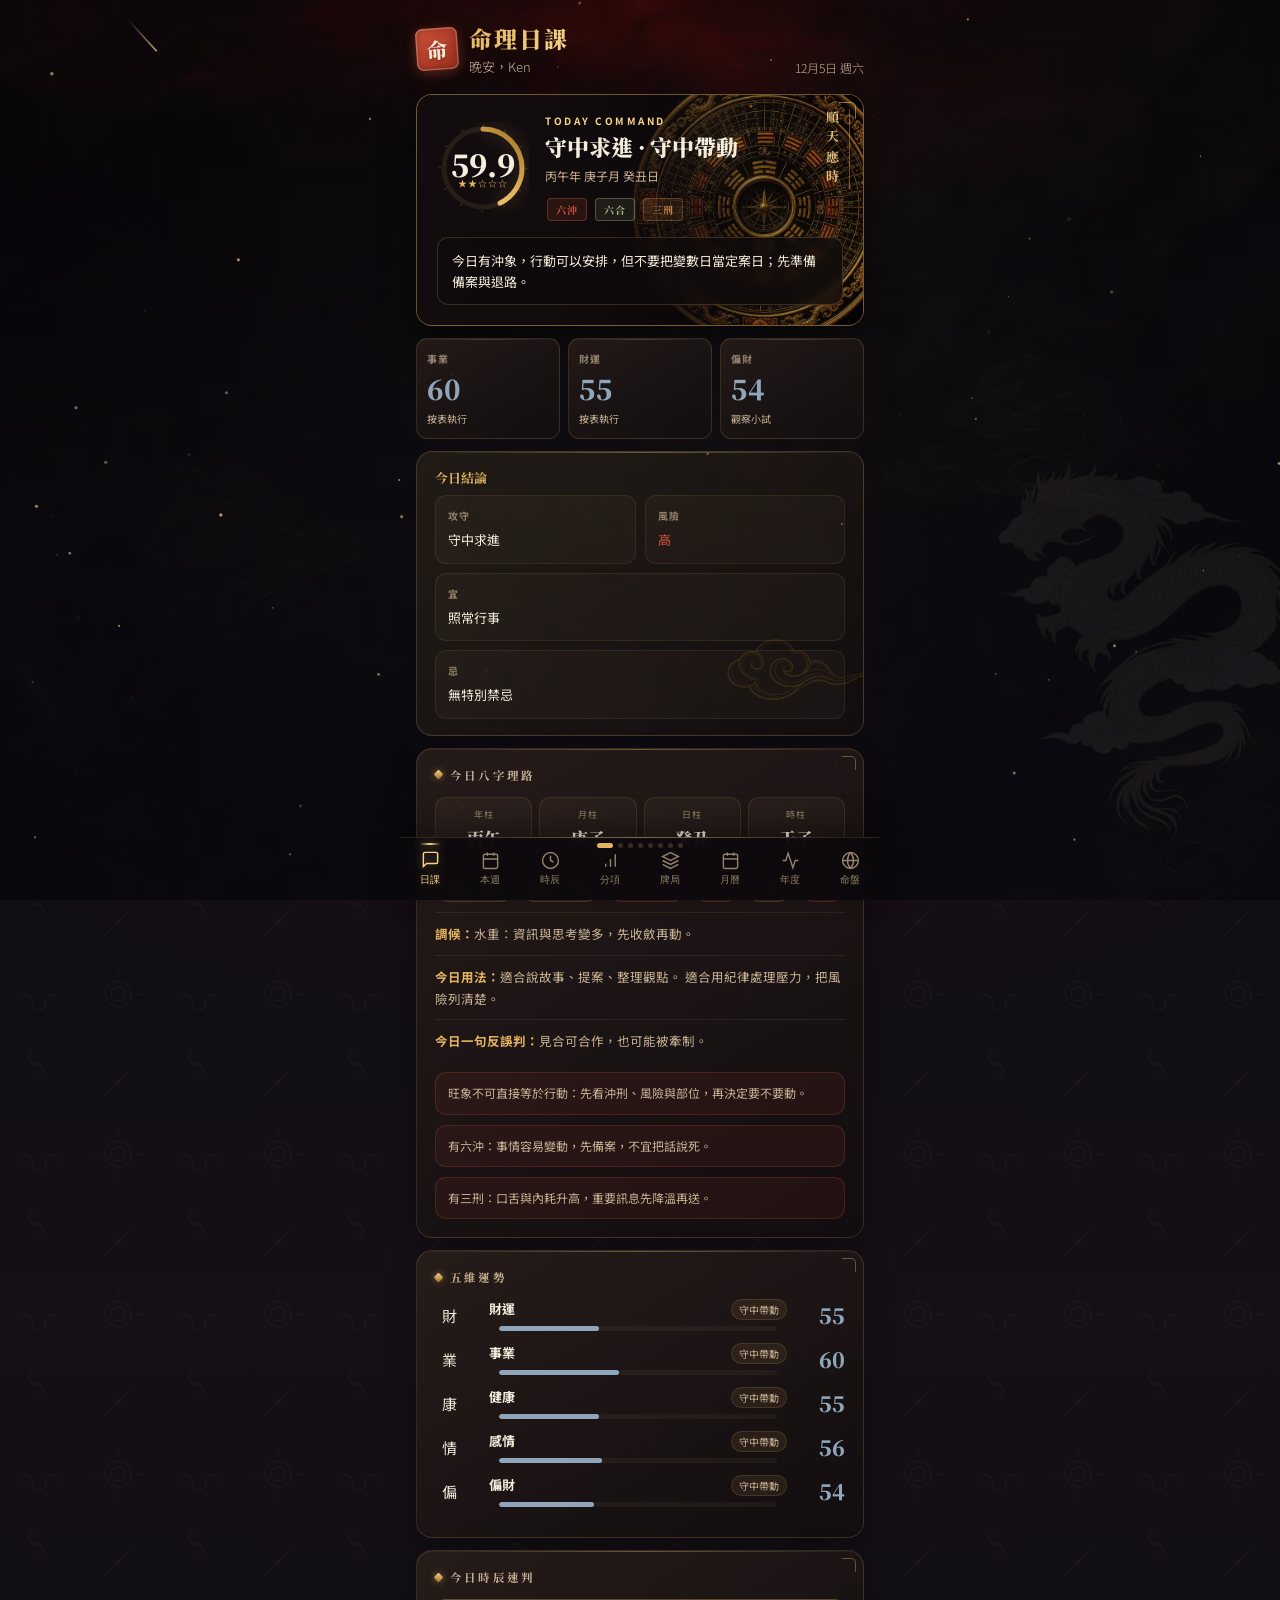
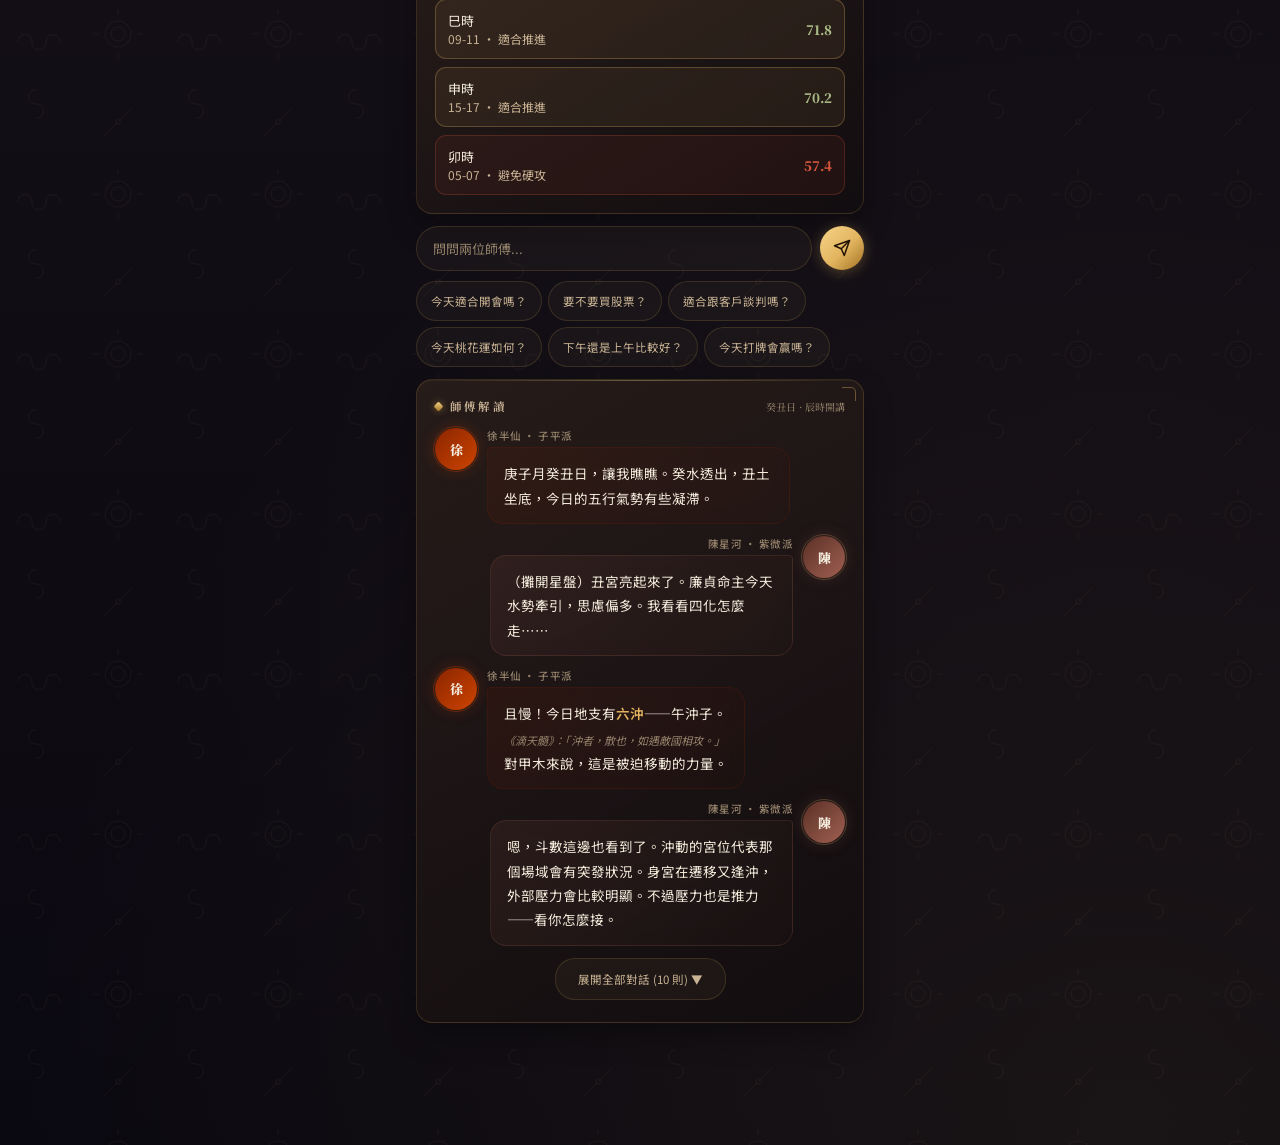
==== ken-bazi-app/index.html @ fc34e9b9 "ken-bazi v9.0: 美術大躍進（滿版羅盤 hero、全頁藝術橫幅＋硃砂頁印、金龍水印、SW v9.0）" ====
<!DOCTYPE html>
<html lang="zh-TW">
<head>
<meta charset="UTF-8">
<meta name="viewport" content="width=device-width, initial-scale=1.0, viewport-fit=cover">
<meta name="apple-mobile-web-app-capable" content="yes">
<meta name="theme-color" content="#0a0810">
<meta name="apple-mobile-web-app-status-bar-style" content="black-translucent">
<link rel="manifest" href="manifest.json">
<link rel="icon" href="favicon.ico" type="image/x-icon">
<link rel="apple-touch-icon" href="icon-192.png">
<title>Ken 命理 Dashboard</title>
<link rel="preconnect" href="https://fonts.googleapis.com">
<link href="https://fonts.googleapis.com/css2?family=Noto+Serif+TC:wght@400;700;900&family=Noto+Sans+TC:wght@300;400;500;600;700&display=swap" rel="stylesheet">
<style>
:root{--bg:#0a0810;--bg2:#120e17;--bg3:#1c1621;--bg4:#28202b;--card:linear-gradient(150deg,rgba(40,29,26,.92),rgba(18,13,16,.975));--card-border:rgba(224,178,95,.16);--text:#f4ecdc;--text2:#c9b394;--text3:#94826a;--accent:#e2b45f;--accent2:#a17122;--gold-hi:#f6d488;--gold-soft:rgba(226,180,95,.12);--cinnabar:#d4553c;--red:#d4553c;--red-bg:rgba(212,85,60,.13);--green:#a9b985;--green-bg:rgba(169,185,133,.11);--blue:#8fa6ba;--blue-bg:rgba(143,166,186,.1);--purple:#a06052;--purple-bg:rgba(160,96,82,.1);--orange:#c98544;--orange-bg:rgba(201,133,68,.12);--fire:#d4553c;--earth:#e2b45f;--metal:#d8cdb6;--water:#7e95a9;--wood:#82a887;--radius:16px;--radius-sm:11px;--font-display:'Noto Serif TC',serif;--font-body:'Noto Sans TC',sans-serif;color-scheme:dark}
input[type=date]{color-scheme:dark}
*{margin:0;padding:0;box-sizing:border-box;-webkit-tap-highlight-color:transparent}
body{font-family:var(--font-body);background:radial-gradient(circle at 50% -12%,rgba(160,51,34,.26),transparent 44%),radial-gradient(circle at 88% 100%,rgba(226,180,95,.07),transparent 38%),url("data:image/svg+xml,%3Csvg xmlns='http://www.w3.org/2000/svg' width='160' height='160'%3E%3Cg fill='none' stroke='%23e2b45f' stroke-opacity='.05'%3E%3Cpath d='M18 42c0-10 14-10 14 0s14 10 14 0 14-10 14 0'/%3E%3Ccircle cx='118' cy='34' r='7'/%3E%3Ccircle cx='118' cy='34' r='13'/%3E%3Cpath d='M118 15v-6M118 59v-6M99 34h-6M143 34h-6'/%3E%3Cpath d='M36 118c10 0 10-14 0-14s-10-14 0-14'/%3E%3Ccircle cx='118' cy='122' r='2.5'/%3E%3Cpath d='M104 136l28-28'/%3E%3C/g%3E%3C/svg%3E"),linear-gradient(180deg,#0a0810 0%,#151017 48%,#0a0810 100%);color:var(--text);min-height:100vh;overflow-x:hidden;-webkit-font-smoothing:antialiased;text-rendering:optimizeLegibility}
button{cursor:pointer}
:focus-visible{outline:2px solid var(--accent);outline-offset:2px;border-radius:4px}
.score-main,.kpi-value,.cat-score-pro,.cat-score,.hr-sc,.spec-score,.cal-stats .csv,.yr-stats .ysv,.yr-card .yr-avg,.wk-day .wd-sc,.hour-mini-score{font-variant-numeric:tabular-nums}
@media (prefers-reduced-motion:reduce){*,*::before,*::after{animation-duration:.01ms!important;animation-iteration-count:1!important;transition-duration:.01ms!important}#star-canvas{display:none}}
#star-canvas{position:fixed;inset:0;z-index:0;pointer-events:none}
.app{max-width:480px;margin:0 auto;padding-top:env(safe-area-inset-top,0);padding-bottom:110px;position:relative;z-index:1}
.nav{position:fixed;bottom:0;left:50%;transform:translateX(-50%);width:100%;max-width:480px;background:rgba(12,9,12,.95);backdrop-filter:blur(24px) saturate(1.15);-webkit-backdrop-filter:blur(24px) saturate(1.15);border-top:1px solid rgba(226,180,95,.14);display:flex;justify-content:space-around;padding:6px 0 calc(env(safe-area-inset-bottom,8px) + 10px);z-index:100;box-shadow:0 -10px 30px rgba(0,0,0,.35)}
.nav::before{content:'';position:absolute;top:-1px;left:8%;right:8%;height:1px;background:linear-gradient(90deg,transparent,rgba(246,212,136,.4),transparent)}
.nb{display:flex;flex-direction:column;align-items:center;justify-content:center;font-size:10px;color:var(--text3);flex:1;min-width:0;max-width:64px;min-height:46px;padding:6px 2px 3px;cursor:pointer;border:none;background:none;transition:color .25s,text-shadow .25s;position:relative;letter-spacing:.3px;border-radius:10px}
.nb:active{color:var(--text2)}
.nb.active{color:var(--gold-hi);text-shadow:0 0 12px rgba(226,180,95,.4)}.nb.active::before{content:'';position:absolute;top:-1px;left:50%;transform:translateX(-50%);width:22px;height:2px;background:linear-gradient(90deg,transparent,var(--gold-hi),transparent);border-radius:2px;box-shadow:0 0 8px rgba(246,212,136,.5)}
.nb svg{width:19px;height:19px;margin-bottom:3px;transition:all .3s}.nb.active svg{filter:drop-shadow(0 0 5px rgba(246,212,136,.45));transform:translateY(-1px)}
.card{background:var(--card);border:1px solid var(--card-border);border-radius:var(--radius);margin:12px 16px;padding:18px;position:relative;overflow:hidden;box-shadow:0 12px 30px rgba(0,0,0,.32),inset 0 1px 0 rgba(246,212,136,.05);background-image:linear-gradient(150deg,rgba(40,29,26,.92),rgba(18,13,16,.975)),linear-gradient(115deg,transparent 20%,rgba(226,180,95,.028) 40%,transparent 62%)}
.card::before{content:'';position:absolute;top:0;left:0;right:0;height:1px;background:linear-gradient(90deg,transparent 6%,rgba(246,212,136,.3) 50%,transparent 94%)}
.card::after{content:'';position:absolute;top:7px;right:7px;width:13px;height:13px;border-top:1px solid rgba(226,180,95,.4);border-right:1px solid rgba(226,180,95,.4);border-top-right-radius:5px;pointer-events:none}
.card-title{font-size:11.5px;color:var(--text2);font-weight:700;letter-spacing:2.2px;margin-bottom:14px;display:flex;align-items:center;gap:8px;font-family:var(--font-display)}
.card-title::before{content:'';width:7px;height:7px;flex-shrink:0;background:linear-gradient(135deg,var(--gold-hi),var(--accent2));transform:rotate(45deg);border-radius:1.5px;box-shadow:0 0 7px rgba(226,180,95,.5)}
.hdr{padding:22px 16px 6px;display:flex;justify-content:space-between;align-items:flex-end}
.hdr-left{display:flex;align-items:center;gap:11px}
.hdr-seal{width:42px;height:42px;flex-shrink:0;background:linear-gradient(140deg,#cf5138,#992f1f);color:#f6e9d6;font-family:var(--font-display);font-weight:900;font-size:21px;display:flex;align-items:center;justify-content:center;border-radius:7px;box-shadow:0 3px 12px rgba(201,79,53,.4),inset 0 0 0 1.5px rgba(246,233,214,.28),inset 0 0 10px rgba(60,10,4,.45);transform:rotate(-4deg);text-shadow:0 1px 2px rgba(60,10,4,.4)}
.hdr-logo{font-family:var(--font-display);font-size:23px;font-weight:900;letter-spacing:2px;background:linear-gradient(135deg,var(--accent),var(--gold-hi),var(--accent2));background-size:200% 200%;-webkit-background-clip:text;-webkit-text-fill-color:transparent;animation:shimmer 4s ease infinite}
@keyframes shimmer{0%,100%{background-position:0% 50%}50%{background-position:100% 50%}}
.hdr-date{font-size:12px;color:var(--text2);font-weight:300}
.sec{display:none;opacity:0;transform:translateY(6px);transition:opacity .35s ease,transform .35s ease}.sec.on{display:block;opacity:1;transform:none}
/* Chat */
.chat-wrap{padding:0 16px}.chat-day{text-align:center;margin:18px 0 10px}
.chat-day span{font-size:10px;color:var(--text3);background:linear-gradient(135deg,rgba(38,27,24,.85),rgba(18,13,16,.92));padding:5px 16px;border-radius:20px;border:1px solid rgba(226,180,95,.1);letter-spacing:1px}
.msg-row{display:flex;gap:10px;margin:12px 0;align-items:flex-start;opacity:0;transform:translateY(8px);transition:all .5s cubic-bezier(.4,0,.2,1)}.msg-row.vis{opacity:1;transform:none}
.msg-row.right{flex-direction:row-reverse}
.avatar{width:42px;height:42px;border-radius:50%;flex-shrink:0;display:flex;align-items:center;justify-content:center;font-size:13px;font-family:var(--font-display);font-weight:900;position:relative}
.avatar::after{content:'';position:absolute;inset:-2px;border-radius:50%;border:1.5px solid transparent;pointer-events:none}
.avatar.xu{background:linear-gradient(135deg,#8b2500,#cc4400);box-shadow:0 0 16px rgba(204,68,0,.28)}.avatar.xu::after{border-color:rgba(204,68,0,.32)}
.avatar.chen{background:linear-gradient(135deg,#5b3026,#a06052);box-shadow:0 0 16px rgba(160,96,82,.25)}.avatar.chen::after{border-color:rgba(226,180,95,.25)}
.msg-body{max-width:74%}.msg-name{font-size:10.5px;color:var(--text3);margin-bottom:4px;font-weight:500;letter-spacing:.5px}.msg-row.right .msg-name{text-align:right}
.bubble{padding:13px 16px;border-radius:16px;font-size:13.5px;line-height:1.8;word-break:break-word;backdrop-filter:blur(8px)}
.msg-row:not(.right) .bubble{background:linear-gradient(135deg,rgba(139,37,0,.12),rgba(139,37,0,.04));border:1px solid rgba(139,37,0,.18);border-top-left-radius:4px}
.msg-row.right .bubble{background:linear-gradient(135deg,rgba(160,96,82,.12),rgba(63,41,27,.09));border:1px solid rgba(160,96,82,.2);border-top-right-radius:4px}
.bubble .quote{font-family:var(--font-display);font-style:italic;color:var(--accent);font-size:12.5px;display:block;margin:8px 0 4px;padding:6px 0 6px 12px;border-left:2px solid rgba(226,180,95,.4);background:rgba(226,180,95,.04);border-radius:0 6px 6px 0}
.bubble em{color:var(--accent);font-style:normal;font-weight:600}.bubble .ref{font-size:11px;color:var(--text3);display:block;margin-top:6px;font-style:italic}
.chat-toggle{text-align:center;margin:8px 0 4px}.chat-toggle-btn{background:rgba(246,212,136,.04);border:1px solid var(--card-border);color:var(--text2);padding:12px 22px;border-radius:20px;font-size:11.5px;cursor:pointer;transition:all .2s;font-family:var(--font-body)}.chat-toggle-btn:active{background:rgba(246,212,136,.08)}
.h-chat-collapsed .msg-row:nth-child(n+5){display:none}
/* Q&A */
.qa-wrap{margin:12px 16px;position:relative}
.qa-input-row{display:flex;gap:8px}
.qa-input{flex:1;background:rgba(246,212,136,.035);border:1px solid var(--card-border);color:var(--text);padding:12px 16px;border-radius:24px;font-size:13px;font-family:var(--font-body);outline:none;transition:border-color .3s}
.qa-input:focus{border-color:rgba(226,180,95,.4)}
.qa-input::placeholder{color:var(--text3)}
.qa-send{width:44px;height:44px;border-radius:50%;background:linear-gradient(135deg,var(--gold-hi),var(--accent) 55%,var(--accent2));border:none;color:#221204;cursor:pointer;display:flex;align-items:center;justify-content:center;flex-shrink:0;transition:transform .2s,box-shadow .2s;box-shadow:0 2px 14px rgba(226,180,95,.32)}.qa-send:active{transform:scale(.9)}.qa-send svg{width:18px;height:18px}
.qa-tags{display:flex;gap:6px;flex-wrap:wrap;margin-top:10px}
.qa-tag{background:rgba(246,212,136,.035);border:1px solid var(--card-border);color:var(--text2);padding:11px 14px;border-radius:20px;font-size:11.5px;cursor:pointer;transition:all .2s;font-family:var(--font-body)}.qa-tag:active{background:rgba(226,180,95,.1);border-color:rgba(226,180,95,.25);color:var(--accent)}
.qa-response{margin-top:12px;display:none}.qa-response.show{display:block}
/* Typing animation */
.typing-dot{display:inline-flex;gap:3px;padding:8px 12px}.typing-dot span{width:5px;height:5px;border-radius:50%;background:var(--text3);animation:typingBounce 1.4s infinite}
.typing-dot span:nth-child(2){animation-delay:.2s}.typing-dot span:nth-child(3){animation-delay:.4s}
@keyframes typingBounce{0%,60%,100%{transform:translateY(0)}30%{transform:translateY(-4px)}}
/* Verdict */
.verdict-box{background:linear-gradient(135deg,rgba(226,180,95,.1),rgba(80,42,22,.08));border:1px solid rgba(226,180,95,.22);border-radius:var(--radius);padding:16px 18px;margin:12px 16px;overflow:hidden;position:relative}
.verdict-box::before{content:'';position:absolute;top:0;left:0;right:0;height:1px;background:linear-gradient(90deg,transparent,rgba(246,212,136,.35),transparent)}
.verdict-box h4{font-size:13px;color:var(--accent);margin-bottom:8px;font-weight:700;font-family:var(--font-display)}
.verdict-row{display:flex;justify-content:space-between;padding:5px 0;font-size:13px}.verdict-row .vl{color:var(--text2);font-weight:500}
/* Cat bars */
.cat-row{display:flex;align-items:center;margin:10px 0}.cat-icon{width:28px;font-size:15px;text-align:center;flex-shrink:0}.cat-name{width:34px;font-size:12px;font-weight:600;flex-shrink:0}
.cat-track{flex:1;height:5px;background:rgba(246,212,136,.05);border-radius:3px;margin:0 10px;overflow:hidden}.cat-fill{height:100%;border-radius:3px;transition:width 1s cubic-bezier(.4,0,.2,1)}
.cat-score{width:30px;text-align:right;font-size:13px;font-weight:700;font-family:var(--font-display)}
.radar-wrap{display:flex;justify-content:center;padding:10px 0}
/* Hours */
.hr-grid{display:grid;grid-template-columns:repeat(3,1fr);gap:8px}
.hr-card{background:rgba(246,212,136,.025);border:1px solid var(--card-border);border-radius:var(--radius-sm);padding:14px 8px;text-align:center;cursor:pointer;transition:all .3s}
.hr-card:active{transform:scale(.96)}.hr-card.best{border-color:rgba(226,180,95,.38);background:rgba(226,180,95,.06);animation:pulse-gold 2.5s infinite}.hr-card.worst{border-color:rgba(212,85,60,.25);background:rgba(212,85,60,.04)}
@keyframes pulse-gold{0%,100%{box-shadow:0 0 0 0 rgba(226,180,95,.18)}50%{box-shadow:0 0 0 8px rgba(226,180,95,0)}}
.hr-hz{font-family:var(--font-display);font-size:18px;font-weight:900}.hr-time{font-size:10px;color:var(--text3);margin:3px 0 8px}.hr-sc{font-size:22px;font-weight:800}
.hr-star{font-size:10px;color:var(--accent);letter-spacing:1px;margin-top:2px}.hr-badge{font-size:9.5px;margin-top:4px;display:inline-block;padding:2px 7px;border-radius:5px}
/* Spec */
.spec-hero{text-align:center;padding:24px 0}.spec-score{font-family:var(--font-display);font-size:56px;font-weight:900}.spec-verdict{font-size:15px;font-weight:600;margin-top:6px}
.spec-stars{font-size:14px;color:var(--accent);letter-spacing:3px;margin-top:4px}
.spec-row{display:flex;justify-content:space-between;padding:11px 0;border-bottom:1px solid rgba(246,212,136,.05);font-size:13px}.spec-row:last-child{border:none}
.strategy{background:rgba(246,212,136,.03);border-radius:var(--radius-sm);padding:16px;font-size:13px;line-height:1.8;margin-top:12px;border:1px solid rgba(226,180,95,.08)}.strategy .warn{color:var(--orange);font-size:12px;margin-top:10px;display:block;padding-top:8px;border-top:1px solid rgba(246,212,136,.06)}
/* Calendar */
.cal-nav{display:flex;justify-content:space-between;align-items:center;margin-bottom:14px}.cal-nav h3{font-family:var(--font-display);font-size:17px;font-weight:700}
.cal-btn{background:rgba(246,212,136,.04);border:1px solid var(--card-border);color:var(--text);min-width:44px;height:44px;padding:0 10px;border-radius:var(--radius-sm);font-size:14px;cursor:pointer;display:flex;align-items:center;justify-content:center;transition:all .2s;gap:2px}.cal-btn:active{background:rgba(246,212,136,.08)}.cal-btn.cal-today-btn{font-size:12px;font-weight:700;color:var(--accent);border-color:rgba(226,180,95,.28)}
.cal-wk{display:grid;grid-template-columns:repeat(7,1fr);text-align:center;margin-bottom:6px}.cal-wk span{font-size:10px;color:var(--text3);padding:6px 0;font-weight:600}
.cal-grid{display:grid;grid-template-columns:repeat(7,1fr);gap:3px}
.cal-cell{aspect-ratio:1;display:flex;flex-direction:column;align-items:center;justify-content:center;border-radius:var(--radius-sm);cursor:pointer;position:relative;transition:all .2s;background:rgba(246,212,136,.015)}
.cal-cell:active{transform:scale(.9)}.cal-cell.today{border:1.5px solid var(--accent);box-shadow:0 0 12px rgba(226,180,95,.18)}.cal-cell.cmp-sel{border:1.5px solid var(--accent);box-shadow:0 0 12px rgba(226,180,95,.2)}
.cal-cell.empty{pointer-events:none;opacity:0}.cal-cell .cd{font-weight:700;font-size:13px}.cal-cell .cs{font-size:9px;margin-top:1px;font-weight:600}
.cal-cell .cdot{width:4px;height:4px;border-radius:50%;position:absolute;bottom:3px}
.cal-cell .jq-mark{position:absolute;top:2px;right:3px;font-size:8px;color:var(--accent);font-weight:700}
.cal-stats{display:flex;justify-content:space-around;text-align:center;padding:8px 0}
.cal-stats .csv{font-family:var(--font-display);font-size:26px;font-weight:900}.cal-stats .csl{font-size:10px;color:var(--text2);margin-top:3px}
.trend-wrap{height:60px;display:flex;align-items:flex-end;gap:1px;padding:0 2px}
.trend-bar{flex:1;border-radius:2px 2px 0 0;transition:height .6s ease;min-width:2px;cursor:pointer;position:relative}
.trend-bar:hover::after,.trend-bar:active::after{content:attr(data-tip);position:absolute;bottom:calc(100% + 4px);left:50%;transform:translateX(-50%);background:var(--bg3);color:var(--text);font-size:10px;padding:3px 7px;border-radius:4px;white-space:nowrap;border:1px solid var(--card-border);z-index:5}
.compare-bar{display:none;margin:12px 16px;padding:12px 16px;background:linear-gradient(135deg,rgba(226,180,95,.1),rgba(226,180,95,.03));border:1px solid rgba(226,180,95,.2);border-radius:var(--radius-sm);font-size:12px;color:var(--accent);align-items:center;justify-content:space-between}
.compare-bar.on{display:flex}
.compare-bar button{background:var(--blue);color:#000;border:none;padding:5px 12px;border-radius:8px;font-size:11px;font-weight:700;cursor:pointer}
.compare-bar .cmp-cancel{background:rgba(246,212,136,.08);color:var(--text2);margin-left:6px}
/* Year */
.yr-grid{display:grid;grid-template-columns:repeat(3,1fr);gap:10px}
.yr-card{background:rgba(246,212,136,.025);border:1px solid var(--card-border);border-radius:var(--radius-sm);padding:16px 10px;text-align:center;cursor:pointer;transition:all .3s}
.yr-card:active{transform:scale(.96)}.yr-card .yr-mon{font-size:11px;color:var(--text2);font-weight:600;margin-bottom:6px}
.yr-card .yr-avg{font-family:var(--font-display);font-size:26px;font-weight:900}.yr-card .yr-star{font-size:9px;color:var(--accent);letter-spacing:1px;margin-top:3px}
.yr-spark{display:flex;align-items:flex-end;justify-content:center;gap:2px;height:40px;margin-top:8px}
.yr-spark .yr-bar{width:6px;border-radius:3px 3px 0 0;transition:height .8s cubic-bezier(.4,0,.2,1)}
.yr-stats{display:flex;justify-content:space-around;text-align:center;padding:8px 0}
.yr-stats .ysv{font-family:var(--font-display);font-size:26px;font-weight:900}.yr-stats .ysl{font-size:10px;color:var(--text2);margin-top:3px}
/* Week */
.wk-days{display:grid;grid-template-columns:repeat(7,minmax(0,1fr));gap:5px;margin-bottom:16px}
.wk-day{text-align:center;padding:12px 2px;min-width:0;overflow:hidden;border-radius:var(--radius-sm);background:rgba(246,212,136,.025);border:1px solid var(--card-border);cursor:pointer;transition:all .3s}
.wk-day:active{transform:scale(.95)}.wk-day.wk-best{border-color:rgba(226,180,95,.38);background:rgba(226,180,95,.06);animation:pulse-gold 2.5s infinite}
.wk-day.wk-today{border-color:var(--accent)}.wk-day .wd-name{font-size:10px;color:var(--text3);font-weight:600}.wk-day .wd-date{font-size:11px;color:var(--text2);margin:3px 0}
.wk-day .wd-sc{font-family:var(--font-display);font-size:20px;font-weight:900}.wk-day .wd-star{font-size:9px;color:var(--accent)}
.wk-rank{margin-top:8px}.wk-rank-row{display:flex;align-items:center;gap:10px;padding:8px 0;border-bottom:1px solid rgba(246,212,136,.05)}.wk-rank-row:last-child{border:none}
.wk-rank-num{width:24px;height:24px;border-radius:50%;display:flex;align-items:center;justify-content:center;font-size:12px;font-weight:900;flex-shrink:0}
/* Cats detail */
.cat-card{margin:12px 16px;cursor:pointer;transition:all .3s}.cat-card:active{transform:scale(.98)}
.cat-card-hdr{display:flex;align-items:center;justify-content:space-between;margin-bottom:10px}
.cat-card-title{font-size:16px;font-weight:700}.cat-card-score{font-family:var(--font-display);font-size:30px;font-weight:900}
.cat-advice{font-size:13px;color:var(--text2);line-height:1.8}
/* Natal */
.natal-pillar{display:flex;justify-content:center;gap:8px;margin:16px 0}
.pillar{text-align:center;background:linear-gradient(170deg,rgba(246,212,136,.05),rgba(246,212,136,.015));border:1px solid rgba(226,180,95,.18);border-radius:var(--radius-sm);padding:14px 16px;min-width:65px;transition:all .3s;position:relative;box-shadow:inset 0 1px 0 rgba(246,212,136,.08)}.pillar:active{transform:scale(.95)}
.pillar-label{font-size:9px;color:var(--text3);letter-spacing:1px;margin-bottom:8px;font-weight:600}
.pillar-g{font-family:var(--font-display);font-size:22px;font-weight:900;margin-bottom:2px}
.pillar-z{font-family:var(--font-display);font-size:22px;font-weight:900;color:var(--text2)}
.elem-tag{display:inline-block;font-size:9px;padding:2px 8px;border-radius:10px;margin-top:6px;font-weight:600}
/* Ten Gods */
.tengod-grid{display:grid;grid-template-columns:repeat(5,1fr);gap:6px;margin:12px 0}
.tg-cell{text-align:center;padding:10px 4px;border-radius:var(--radius-sm);border:1px solid var(--card-border);background:rgba(246,212,136,.025);cursor:pointer;transition:all .3s}
.tg-cell:active{transform:scale(.95)}.tg-cell.tg-active{border-color:rgba(226,180,95,.38);background:rgba(226,180,95,.06)}
.tg-name{font-family:var(--font-display);font-size:14px;font-weight:900}.tg-label{font-size:9px;color:var(--text3);margin-top:4px}
/* Compass */
.compass-wrap{display:flex;justify-content:center;padding:10px 0}
/* Fortune stick */
.stick-area{text-align:center;padding:20px 0}
.stick-btn{background:linear-gradient(140deg,#d4553c,#a03322);color:#f8ecd9;border:1px solid rgba(246,233,214,.18);padding:14px 32px;border-radius:var(--radius);font-size:15px;font-weight:900;font-family:var(--font-display);cursor:pointer;box-shadow:0 4px 20px rgba(212,85,60,.3),inset 0 0 12px rgba(60,10,4,.3);transition:all .3s;position:relative;overflow:hidden;letter-spacing:2px}
.stick-btn:active{transform:scale(.95)}
.stick-btn.shaking{animation:shake .5s ease}
@keyframes shake{0%,100%{transform:rotate(0)}20%{transform:rotate(-8deg)}40%{transform:rotate(8deg)}60%{transform:rotate(-5deg)}80%{transform:rotate(5deg)}}
.stick-result{margin-top:20px;opacity:0;transform:translateY(10px);transition:all .5s ease}.stick-result.show{opacity:1;transform:none}
/* Badges & misc */
.badge{display:inline-block;font-size:10px;padding:3px 8px;border-radius:4px;font-weight:700;margin:2px;font-family:var(--font-display);letter-spacing:1px;border:1px solid}
.b-chong{background:var(--red-bg);color:var(--red);border-color:rgba(212,85,60,.35)}.b-he{background:var(--green-bg);color:var(--green);border-color:rgba(169,185,133,.35)}.b-xing{background:var(--orange-bg);color:var(--orange);border-color:rgba(201,133,68,.35)}
.modal-bg{display:none;position:fixed;inset:0;background:rgba(4,2,6,.7);backdrop-filter:blur(8px);z-index:200;align-items:flex-end;justify-content:center}
.modal-bg.on{display:flex}
.modal-box{background:linear-gradient(180deg,#161019,#0f0b12);border:1px solid rgba(226,180,95,.2);border-radius:18px 18px 0 0;width:100%;max-width:480px;max-height:78vh;overflow-y:auto;animation:slideUp .3s ease;padding-bottom:env(safe-area-inset-bottom,0);box-shadow:0 -12px 40px rgba(0,0,0,.5)}
.modal-box::before{content:'';display:block;width:36px;height:4px;border-radius:2px;background:rgba(226,180,95,.35);margin:10px auto 0}
@keyframes slideUp{from{transform:translateY(100%)}to{transform:none}}
.modal-hdr{display:flex;justify-content:space-between;align-items:center;padding:20px 20px 12px;border-bottom:1px solid rgba(226,180,95,.1);position:sticky;top:0;background:#161019;z-index:1}
.modal-hdr h3{font-family:var(--font-display);font-size:17px;font-weight:700}
.modal-close{background:rgba(246,212,136,.06);border:none;color:var(--text);width:40px;height:40px;border-radius:50%;cursor:pointer;font-size:15px;display:flex;align-items:center;justify-content:center}.modal-close:active{background:rgba(246,212,136,.12)}
.modal-body{padding:16px 20px 28px}
.pg-title{padding:22px 16px 2px;font-family:var(--font-display);font-size:21px;font-weight:900;display:flex;align-items:center;gap:10px;letter-spacing:1px}
.pg-title::before{content:'';width:5px;height:20px;border-radius:2px;background:linear-gradient(180deg,var(--gold-hi),var(--accent2));box-shadow:0 0 8px rgba(226,180,95,.4);flex-shrink:0}
.pg-sub{padding:2px 16px 10px 31px;font-size:12px;color:var(--text2);font-weight:300}
.date-row{display:flex;gap:8px;padding:6px 16px}
.date-row input{background:rgba(246,212,136,.035);border:1px solid var(--card-border);color:var(--text);padding:10px 14px;min-height:44px;border-radius:var(--radius-sm);font-size:13px;flex:1;font-family:var(--font-body)}
.date-row button{background:linear-gradient(135deg,var(--gold-hi),var(--accent) 55%,var(--accent2));color:#221204;border:none;padding:10px 20px;min-height:44px;border-radius:var(--radius-sm);font-weight:700;font-size:13px;cursor:pointer;font-family:var(--font-body);box-shadow:0 2px 12px rgba(226,180,95,.25)}.date-row button:active{transform:scale(.97)}
.range-row{display:flex;gap:6px;padding:6px 16px;align-items:center;flex-wrap:wrap}
.range-row input{background:rgba(246,212,136,.035);border:1px solid var(--card-border);color:var(--text);padding:8px 10px;min-height:42px;border-radius:var(--radius-sm);font-size:12px;flex:1;font-family:var(--font-body);min-width:120px}
.range-row button{background:linear-gradient(135deg,var(--gold-hi),var(--accent) 55%,var(--accent2));color:#221204;border:none;padding:8px 14px;min-height:42px;border-radius:var(--radius-sm);font-weight:700;font-size:12px;cursor:pointer;font-family:var(--font-body)}
.home-hero{padding:18px 20px 20px;background:linear-gradient(150deg,rgba(60,38,24,.95),rgba(16,11,13,.98));border-color:rgba(226,180,95,.28)}
.home-hero::after{width:16px;height:16px;border-top-width:1.5px;border-right-width:1.5px;border-color:rgba(246,212,136,.5)}
.hero-top{display:flex;align-items:center;gap:16px}.score-orb{width:92px;height:92px;flex-shrink:0;position:relative}.score-orb svg{width:92px;height:92px;transform:rotate(-90deg)}.score-main{position:absolute;top:48%;left:50%;transform:translate(-50%,-55%);font-family:var(--font-display);font-size:30px;font-weight:900;width:100%;text-align:center;color:var(--text)}.score-stars{position:absolute;top:52%;left:50%;transform:translate(-50%,52%);font-size:9px;color:var(--accent);letter-spacing:1px}
.hero-copy{flex:1;min-width:0}.hero-label{font-size:10px;color:var(--gold-hi);letter-spacing:2.5px;font-weight:700;margin-bottom:6px}.hero-headline{font-family:var(--font-display);font-size:22px;font-weight:900;line-height:1.2}.hero-sub{font-size:12px;color:var(--text2);margin-top:6px;line-height:1.6}.hero-badges{margin-top:9px}
.strategy-line{margin-top:14px;padding:12px 14px;border-radius:var(--radius-sm);background:rgba(226,180,95,.09);border:1px solid rgba(226,180,95,.2);font-size:13px;line-height:1.65;color:var(--text)}
.kpi-grid{display:grid;grid-template-columns:repeat(3,1fr);gap:8px;margin:12px 16px}.kpi-card{background:linear-gradient(150deg,rgba(40,29,26,.85),rgba(18,13,16,.92));border:1px solid var(--card-border);border-radius:var(--radius-sm);padding:12px 10px;min-width:0;position:relative;overflow:hidden}.kpi-card::before{content:'';position:absolute;top:0;left:0;right:0;height:1px;background:linear-gradient(90deg,transparent,rgba(246,212,136,.2),transparent)}.kpi-label{font-size:10px;color:var(--text3);font-weight:700;letter-spacing:1px}.kpi-value{font-family:var(--font-display);font-size:27px;font-weight:900;margin-top:3px}.kpi-note{font-size:10px;color:var(--text2);margin-top:3px;white-space:nowrap;overflow:hidden;text-overflow:ellipsis}
.decision-grid{display:grid;grid-template-columns:1fr 1fr;gap:9px}.decision-item{padding:12px;border-radius:var(--radius-sm);background:rgba(246,212,136,.03);border:1px solid rgba(226,180,95,.1)}.decision-item.wide{grid-column:1/-1}.decision-label{font-size:10px;color:var(--text3);letter-spacing:1px;font-weight:700;margin-bottom:6px}.decision-text{font-size:13px;line-height:1.65;color:var(--text)}
.cat-row.pro{display:grid;grid-template-columns:44px 1fr 48px;gap:10px;align-items:center;margin:12px 0}.cat-meta{min-width:0}.cat-meta-top{display:flex;justify-content:space-between;gap:8px;margin-bottom:6px}.cat-name-pro{font-size:13px;font-weight:700}.cat-tag{font-size:10px;color:var(--text2);background:rgba(226,180,95,.09);border:1px solid rgba(226,180,95,.15);border-radius:999px;padding:2px 7px;white-space:nowrap}.cat-score-pro{text-align:right;font-family:var(--font-display);font-size:21px;font-weight:900}
.hour-mini{display:grid;gap:8px}.hour-mini-row{display:flex;align-items:center;justify-content:space-between;gap:10px;padding:11px 12px;border-radius:var(--radius-sm);background:rgba(246,212,136,.03);border:1px solid rgba(226,180,95,.1);font-size:13px}.hour-mini-row.best{border-color:rgba(226,180,95,.28);background:rgba(226,180,95,.08)}.hour-mini-row.avoid{border-color:rgba(212,85,60,.24);background:rgba(212,85,60,.08)}.hour-mini-label{color:var(--text2);font-size:12px}.hour-mini-score{font-family:var(--font-display);font-weight:900}
.insight-card .card-title{display:flex;align-items:center}.section-hint{font-size:10px;color:var(--text3);letter-spacing:0;text-transform:none;font-weight:500;margin-left:auto}.risk-note{margin-top:10px;padding-top:10px;border-top:1px solid rgba(226,180,95,.12);font-size:11px;color:var(--text2);line-height:1.7}
.bazi-pillars-mini{display:grid;grid-template-columns:repeat(4,1fr);gap:7px;margin-bottom:12px}.mini-pillar{text-align:center;background:linear-gradient(170deg,rgba(246,212,136,.05),rgba(246,212,136,.015));border:1px solid rgba(226,180,95,.12);border-radius:var(--radius-sm);padding:10px 4px}.mini-pillar .pl{font-size:9px;color:var(--text3);letter-spacing:1px}.mini-pillar .gz{font-family:var(--font-display);font-size:17px;font-weight:900;margin-top:4px}.bazi-tags{display:flex;gap:7px;flex-wrap:wrap;margin:8px 0 10px}.bazi-tag{font-size:10.5px;border-radius:999px;padding:6px 11px;background:rgba(226,180,95,.09);border:1px solid rgba(226,180,95,.16);color:var(--text2)}.bazi-warning{border-color:rgba(212,85,60,.22);background:rgba(212,85,60,.09);color:var(--red)}.bazi-guide-row{padding:10px 0;border-top:1px solid rgba(226,180,95,.1);font-size:12.5px;line-height:1.75;color:var(--text2)}.bazi-guide-row strong{color:var(--accent);font-weight:700}.glossary-grid{display:grid;grid-template-columns:repeat(3,1fr);gap:7px}.glossary-chip{background:rgba(246,212,136,.03);border:1px solid rgba(226,180,95,.13);border-radius:var(--radius-sm);padding:13px 6px;text-align:center;font-size:12px;color:var(--text);cursor:pointer;font-family:var(--font-display);font-weight:700;letter-spacing:1px}.glossary-chip:active{transform:scale(.96);background:rgba(226,180,95,.1)}.guide-section{font-size:12.5px;line-height:1.8;color:var(--text2);padding:9px 0;border-bottom:1px solid rgba(226,180,95,.1)}.guide-section:last-child{border:none}.guide-section h4{font-size:12px;color:var(--accent);margin-bottom:3px}.compass-legend{display:grid;grid-template-columns:1fr 1fr;gap:7px;margin-top:12px}.compass-item{padding:9px 10px;border-radius:var(--radius-sm);background:rgba(246,212,136,.03);border:1px solid rgba(226,180,95,.12);font-size:12px;line-height:1.55}.compass-item strong{font-family:var(--font-display);font-size:15px}.anti-misread{margin-top:10px;padding:10px 12px;border-radius:var(--radius-sm);border:1px solid rgba(212,85,60,.22);background:rgba(212,85,60,.08);font-size:12px;line-height:1.7;color:var(--text2)}
@keyframes fadeUp{from{opacity:0;transform:translateY(14px)}to{opacity:1;transform:none}}
.card,.verdict-box,.cat-card{animation:fadeUp .6s ease both}
@keyframes countPulse{0%{transform:scale(1)}50%{transform:scale(1.08)}100%{transform:scale(1)}}.count-done{animation:countPulse .4s ease}
.page-dots{position:fixed;bottom:calc(env(safe-area-inset-bottom,8px) + 52px);left:50%;transform:translateX(-50%);display:flex;gap:5px;z-index:101}
.page-dot{width:5px;height:5px;border-radius:50%;background:rgba(246,212,136,.18);transition:all .3s}
.page-dot.active{width:16px;border-radius:3px;background:var(--accent)}
.sec.slide-left{animation:slideLeft .3s ease both}
.sec.slide-right{animation:slideRight .3s ease both}
@keyframes slideLeft{from{opacity:0;transform:translateX(30px)}to{opacity:1;transform:none}}
@keyframes slideRight{from{opacity:0;transform:translateX(-30px)}to{opacity:1;transform:none}}
.greeting{font-size:13px;color:var(--text2);font-weight:300;margin-top:2px}
.card:active{transform:scale(.985);box-shadow:0 2px 12px rgba(0,0,0,.3)}
@keyframes luopanSpin{from{transform:rotate(0)}to{transform:rotate(360deg)}}
.luopan-ticks{transform-origin:center;animation:luopanSpin 120s linear infinite}
:root{--img-bg:url([data-uri]);--img-luopan:url([data-uri]);--img-cloud:url([data-uri]);--img-spec:url([data-uri]);--img-moon:url([data-uri]);--img-dragon:url([data-uri])}
body::before{content:'';position:fixed;inset:0;z-index:-1;background:linear-gradient(180deg,rgba(10,8,16,.4) 0%,rgba(10,8,16,.6) 55%,rgba(10,8,16,.85) 100%),var(--img-bg) center top/cover no-repeat;pointer-events:none}
body::after{content:'';position:fixed;right:-46px;bottom:52px;width:330px;height:396px;z-index:-1;background:var(--img-dragon) center/contain no-repeat;opacity:.06;pointer-events:none}
/* v9 home hero */
.home-hero{min-height:216px;border-color:rgba(226,180,95,.42);box-shadow:0 16px 36px rgba(0,0,0,.5),inset 0 0 0 1px rgba(226,180,95,.14)}
.hero-art{position:absolute;inset:0;background:#0d0910 var(--img-luopan) right -46px center/cover no-repeat}
.hero-art::after{content:'';position:absolute;inset:0;background:linear-gradient(90deg,rgba(18,12,14,.97) 30%,rgba(18,12,14,.58) 60%,rgba(18,12,14,.1))}
.home-hero .hero-top,.home-hero .strategy-line{position:relative;z-index:2}
.home-hero .strategy-line{background:rgba(14,10,12,.72);backdrop-filter:blur(3px)}
.hero-vert{position:absolute;top:14px;right:13px;z-index:2;writing-mode:vertical-rl;font-family:var(--font-display);font-weight:700;font-size:13px;letter-spacing:7px;color:rgba(246,212,136,.9);text-shadow:0 0 12px rgba(0,0,0,.9);border-right:1px solid rgba(226,180,95,.4);padding-right:7px}
/* v9 page hero banners */
.pg-hero{position:relative;margin:14px 16px 6px;height:120px;border-radius:var(--radius);overflow:hidden;border:1px solid rgba(226,180,95,.3);box-shadow:0 10px 26px rgba(0,0,0,.42);animation:fadeUp .5s ease both}
.pg-hero::before{content:'';position:absolute;inset:0;background:linear-gradient(90deg,rgba(10,7,10,.93) 16%,rgba(10,7,10,.5) 55%,rgba(10,7,10,.15))}
.pg-hero .pg-title{position:absolute;left:16px;bottom:30px;padding:0;z-index:2;font-size:24px;text-shadow:0 2px 12px rgba(0,0,0,.85)}
.pg-hero .pg-title::before{display:none}
.pg-hero .pg-sub{position:absolute;left:16px;bottom:10px;padding:0;z-index:2;color:#dcc9a6;font-weight:400;text-shadow:0 1px 8px rgba(0,0,0,.85)}
.ph-seal{position:absolute;right:12px;top:12px;z-index:2;width:38px;height:38px;background:linear-gradient(140deg,#cf5138,#992f1f);color:#f6e9d6;font-family:var(--font-display);font-weight:900;font-size:19px;display:flex;align-items:center;justify-content:center;border-radius:6px;box-shadow:0 3px 10px rgba(0,0,0,.5),inset 0 0 0 1.5px rgba(246,233,214,.28),inset 0 0 8px rgba(60,10,4,.45);transform:rotate(3deg)}
.ph-week{background:#0a0810 var(--img-bg) center 84%/cover no-repeat}
.ph-hours{background:#0a0810 var(--img-bg) center 52%/cover no-repeat}
.ph-cats{background:#0d0a10 var(--img-dragon) right -24px center/auto 170% no-repeat}
.ph-spec{background:#060406 var(--img-spec) right center/cover no-repeat}
.ph-cal{background:#060406 var(--img-moon) right center/cover no-repeat}
.ph-year{background:#0a0810 var(--img-bg) center 8%/cover no-repeat}
.ph-natal{height:152px;background:#060406 var(--img-luopan) right center/cover no-repeat}
/* cloud ornament moves to verdict box */
.verdict-box::after{content:'';position:absolute;right:-14px;bottom:-8px;width:150px;height:104px;background:var(--img-cloud) center/contain no-repeat;opacity:.13;pointer-events:none}
</style>
</head>
<body>
<canvas id="star-canvas"></canvas>
<div class="app">
<!-- HOME -->
<div id="s-home" class="sec on">
  <div class="hdr"><div class="hdr-left"><div class="hdr-seal" aria-hidden="true">命</div><div><div class="hdr-logo">命理日課</div><div class="greeting" id="h-greeting"></div></div></div><div class="hdr-date" id="h-date"></div></div>
  <div class="card home-hero" id="h-strip"><div class="hero-art" aria-hidden="true"></div><div class="hero-vert" aria-hidden="true">順天應時</div>
    <div class="hero-top">
      <div class="score-orb">
        <svg viewBox="0 0 92 92">
          <defs><linearGradient id="rg" x1="0%" y1="0%" x2="100%" y2="100%"><stop offset="0%" stop-color="#f6d488"/><stop offset="55%" stop-color="#e2b45f"/><stop offset="100%" stop-color="#a17122"/></linearGradient></defs>
          <circle cx="46" cy="46" r="43" fill="none" stroke="rgba(226,180,95,.2)" stroke-width="2.5" stroke-dasharray="1.2 21.3"/><circle cx="46" cy="46" r="39" fill="none" stroke="rgba(226,180,95,.1)" stroke-width="5"/>
          <circle id="h-ring" cx="46" cy="46" r="39" fill="none" stroke="url(#rg)" stroke-width="5" stroke-linecap="round" stroke-dasharray="245" stroke-dashoffset="245" style="transition:stroke-dashoffset 1.2s cubic-bezier(.4,0,.2,1);filter:drop-shadow(0 0 8px rgba(226,180,95,.3))"/>
        </svg>
        <div class="score-main" id="h-score">--</div>
        <div class="score-stars" id="h-stars"></div>
      </div>
      <div class="hero-copy">
        <div class="hero-label">TODAY COMMAND</div>
        <div class="hero-headline" id="h-headline"></div>
        <div class="hero-sub" id="h-gz-line"></div>
        <div class="hero-badges" id="h-badges"></div>
      </div>
    </div>
    <div class="strategy-line" id="h-strategy"></div>
  </div>
  <div class="kpi-grid" id="h-kpis"></div>
  <div class="verdict-box" id="h-verdict"></div>
  <div class="card"><div class="card-title">今日八字理路</div><div id="h-bazi-guide"></div></div>
  <div class="card"><div class="card-title">五維運勢</div><div id="h-cats"></div></div>
  <div class="card"><div class="card-title">今日時辰速判</div><div class="hour-mini" id="h-hours"></div></div>
  <div class="qa-wrap">
    <div class="qa-input-row"><input class="qa-input" id="qa-input" placeholder="問問兩位師傅..." maxlength="100" enterkeyhint="send" aria-label="向師傅提問"><button class="qa-send" onclick="askQA()" aria-label="送出問題"><svg viewBox="0 0 24 24" fill="none" stroke="currentColor" stroke-width="2" stroke-linecap="round" stroke-linejoin="round"><line x1="22" y1="2" x2="11" y2="13"/><polygon points="22 2 15 22 11 13 2 9 22 2"/></svg></button></div>
    <div class="qa-tags" id="qa-tags"></div>
    <div class="qa-response" id="qa-resp"></div>
  </div>
  <div class="card insight-card"><div class="card-title">師傅解讀 <span class="section-hint" id="h-chat-date"></span></div><div id="h-chat" class="h-chat-collapsed"></div><div class="chat-toggle" id="h-chat-toggle"></div></div>
</div>
<!-- WEEK -->
<div id="s-week" class="sec"><div class="pg-hero ph-week"><div class="ph-seal" aria-hidden="true">週</div><div class="pg-title">本週總覽</div><div class="pg-sub" id="wk-sub"></div></div><div class="card"><div id="wk-days"></div></div><div class="card"><div class="card-title">本週排行</div><div class="wk-rank" id="wk-rank"></div></div><div class="card"><div class="card-title">本週雷達</div><div class="radar-wrap" id="wk-radar"></div></div></div>
<!-- HOURS -->
<div id="s-hours" class="sec"><div class="pg-hero ph-hours"><div class="ph-seal" aria-hidden="true">辰</div><div class="pg-title">十二時辰</div><div class="pg-sub" id="hrs-sub"></div></div><div class="date-row"><input type="date" id="hrs-dt"><button onclick="loadHrs()">查詢</button></div><div class="card"><div class="hr-grid" id="hrs-grid"></div></div></div>
<!-- CATS -->
<div id="s-cats" class="sec"><div class="pg-hero ph-cats"><div class="ph-seal" aria-hidden="true">項</div><div class="pg-title">分項運勢</div><div class="pg-sub">點擊卡片展開詳細解讀</div></div><div class="card"><div class="radar-wrap" id="cats-radar"></div></div><div id="cats-list"></div></div>
<!-- SPEC -->
<div id="s-spec" class="sec"><div class="pg-hero ph-spec"><div class="ph-seal" aria-hidden="true">牌</div><div class="pg-title">投資 · 牌局</div><div class="pg-sub">偏財運分析與最佳時機</div></div><div class="date-row"><input type="date" id="sp-dt"><button onclick="loadSp()">查詢</button></div><div id="sp-body"></div></div>
<!-- CALENDAR -->
<div id="s-cal" class="sec">
  <div class="pg-hero ph-cal"><div class="ph-seal" aria-hidden="true">曆</div><div class="pg-title">月曆</div><div class="pg-sub">吉凶趨勢 · 點日期看詳解</div></div>
  <div class="compare-bar" id="cmp-bar"><span id="cmp-text">已選 0 天</span><div><button onclick="doCmp()">比較</button><button class="cmp-cancel" onclick="clearCmp()">取消</button></div></div>
  <div class="card"><div class="cal-nav"><button class="cal-btn" onclick="calN(-1)" aria-label="上個月">&#9664;</button><h3 id="cal-title"></h3><div style="display:flex;gap:6px"><button class="cal-btn cal-today-btn" onclick="calToday()" aria-label="回到今天">今</button><button class="cal-btn" onclick="calN(1)" aria-label="下個月">&#9654;</button></div></div><div class="cal-wk"><span>日</span><span>一</span><span>二</span><span>三</span><span>四</span><span>五</span><span>六</span></div><div class="cal-grid" id="cal-grid"></div></div>
  <div class="card"><div class="card-title">30 天趨勢</div><div class="trend-wrap" id="cal-trend"></div></div>
  <div class="card"><div class="card-title">月度統計</div><div id="cal-stats"></div></div>
  <div style="padding:6px 16px"><button onclick="toggleCmp()" id="cmp-btn" style="background:rgba(216,167,76,.08);border:1px solid rgba(216,167,76,.16);color:var(--accent);padding:12px 16px;border-radius:var(--radius-sm);font-size:12.5px;font-weight:600;width:100%;cursor:pointer;font-family:var(--font-body);display:flex;align-items:center;justify-content:center;gap:7px"><svg viewBox="0 0 24 24" fill="none" stroke="currentColor" stroke-width="2" stroke-linecap="round" style="width:15px;height:15px"><path d="M12 20V10M18 20V4M6 20v-4"/></svg>比較兩日運勢</button></div>
  <div class="card"><div class="card-title">自訂區間統計</div><div class="range-row"><input type="date" id="rng-from"><span style="color:var(--text3)">→</span><input type="date" id="rng-to"><button onclick="calcRange()">計算</button></div><div id="rng-result" style="margin-top:12px"></div></div>
</div>
<!-- YEAR -->
<div id="s-year" class="sec"><div class="pg-hero ph-year"><div class="ph-seal" aria-hidden="true">年</div><div class="pg-title">年度趨勢</div><div class="pg-sub" id="yr-sub"></div></div><div class="card"><div class="card-title">月均分趨勢</div><div class="yr-spark" id="yr-spark"></div></div><div class="card"><div class="yr-grid" id="yr-grid"></div></div><div class="card" style="margin-top:20px"><div class="card-title">年度統計</div><div class="yr-stats" id="yr-stats"></div></div></div>
<!-- NATAL -->
<div id="s-natal" class="sec">
  <div class="pg-hero ph-natal"><div class="ph-seal" aria-hidden="true">盤</div><div class="pg-title">個人命盤</div><div class="pg-sub">甲木日主 · 身強 · 喜用火土金</div></div>
  <div class="card"><div class="card-title">八字四柱</div><div class="natal-pillar" id="natal-pillars"></div></div>
  <div class="card"><div class="card-title">十神關係</div><div class="tengod-grid" id="tengod-grid"></div><div id="tengod-detail" style="margin-top:10px;font-size:12px;color:var(--text2);line-height:1.8"></div></div>
  <div class="card"><div class="card-title">八字小百科</div><div class="glossary-grid" id="bazi-glossary"></div></div>
  <div class="card"><div class="card-title">用神分析</div><div id="natal-yongshen"></div></div>
  <div class="card"><div class="card-title">今日方位與財位</div><div class="compass-wrap" id="compass-wrap"></div><div id="compass-detail" style="font-size:12px;color:var(--text2);margin-top:8px"></div></div>
  <div class="card"><div class="card-title">紫微斗數</div><div id="natal-ziwei"></div></div>
  <div class="card"><div class="card-title">大限 · 流年</div><div id="natal-daxian"></div></div>
  <div class="card"><div class="card-title">今日求籤</div><div class="stick-area" id="stick-area"><button class="stick-btn" onclick="drawStick()"><svg viewBox="0 0 24 24" fill="none" stroke="currentColor" stroke-width="2" stroke-linecap="round" style="width:17px;height:17px;vertical-align:-3px;margin-right:7px"><path d="M7 21V8M12 21V4M17 21V8"/><path d="M5 8h4M10 4h4M15 8h4"/></svg>搖籤問事</button><div class="stick-result" id="stick-result"></div></div></div>
</div>
</div>
<!-- NAV -->
<div class="page-dots" id="page-dots"></div>
<nav class="nav" id="main-nav">
  <button class="nb active" onclick="go('home')" id="n-home"><svg viewBox="0 0 24 24" fill="none" stroke="currentColor" stroke-width="1.8"><path d="M21 15a2 2 0 01-2 2H7l-4 4V5a2 2 0 012-2h14a2 2 0 012 2z"/></svg>日課</button>
  <button class="nb" onclick="go('week')" id="n-week"><svg viewBox="0 0 24 24" fill="none" stroke="currentColor" stroke-width="1.8"><rect x="3" y="4" width="18" height="18" rx="2"/><path d="M3 10h18M8 2v4M16 2v4"/></svg>本週</button>
  <button class="nb" onclick="go('hours')" id="n-hours"><svg viewBox="0 0 24 24" fill="none" stroke="currentColor" stroke-width="1.8"><circle cx="12" cy="12" r="10"/><polyline points="12 6 12 12 16 14"/></svg>時辰</button>
  <button class="nb" onclick="go('cats')" id="n-cats"><svg viewBox="0 0 24 24" fill="none" stroke="currentColor" stroke-width="1.8"><path d="M12 20V10M18 20V4M6 20v-4"/></svg>分項</button>
  <button class="nb" onclick="go('spec')" id="n-spec"><svg viewBox="0 0 24 24" fill="none" stroke="currentColor" stroke-width="1.8"><path d="M12 2L2 7l10 5 10-5-10-5zM2 17l10 5 10-5M2 12l10 5 10-5"/></svg>牌局</button>
  <button class="nb" onclick="go('cal')" id="n-cal"><svg viewBox="0 0 24 24" fill="none" stroke="currentColor" stroke-width="1.8"><rect x="3" y="4" width="18" height="18" rx="2"/><line x1="16" y1="2" x2="16" y2="6"/><line x1="8" y1="2" x2="8" y2="6"/><line x1="3" y1="10" x2="21" y2="10"/></svg>月曆</button>
  <button class="nb" onclick="go('year')" id="n-year"><svg viewBox="0 0 24 24" fill="none" stroke="currentColor" stroke-width="1.8"><polyline points="22 12 18 12 15 21 9 3 6 12 2 12"/></svg>年度</button>
  <button class="nb" onclick="go('natal')" id="n-natal"><svg viewBox="0 0 24 24" fill="none" stroke="currentColor" stroke-width="1.8"><circle cx="12" cy="12" r="10"/><path d="M12 2a15 15 0 010 20M12 2a15 15 0 000 20M2 12h20"/></svg>命盤</button>
</nav>
<div class="modal-bg" id="modal" onclick="if(event.target===this)closeM()"><div class="modal-box"><div class="modal-hdr"><h3 id="m-title"></h3><button class="modal-close" onclick="closeM()" aria-label="關閉視窗">✕</button></div><div class="modal-body" id="m-body"></div></div></div>
<script>
var TG=["甲","乙","丙","丁","戊","己","庚","辛","壬","癸"];
var DZ=["子","丑","寅","卯","辰","巳","午","未","申","酉","戌","亥"];
var GW={甲:"木",乙:"木",丙:"火",丁:"火",戊:"土",己:"土",庚:"金",辛:"金",壬:"水",癸:"水"};
var ZW={子:"水",丑:"土",寅:"木",卯:"木",辰:"土",巳:"火",午:"火",未:"土",申:"金",酉:"金",戌:"土",亥:"水"};
var ZC={子:["癸"],丑:["己","癸","辛"],寅:["甲","丙","戊"],卯:["乙"],辰:["戊","乙","癸"],巳:["丙","庚","戊"],午:["丁","己"],未:["己","丁","乙"],申:["庚","壬","戊"],酉:["辛"],戌:["戊","辛","丁"],亥:["壬","甲"]};
var FAV=new Set(["火","土","金"]);
var LC=[["子","午"],["丑","未"],["寅","申"],["卯","酉"],["辰","戌"],["巳","亥"]];
var LH=[["子","丑"],["寅","亥"],["卯","戌"],["辰","酉"],["巳","申"],["午","未"]];
var SX=[["寅","巳","申"],["丑","戌","未"],["子","卯"]];
var GHP=[["甲","己"],["乙","庚"],["丙","辛"],["丁","壬"],["戊","癸"]];
var GAN_TEN_GOD={甲:"比肩",乙:"劫財",丙:"食神",丁:"傷官",戊:"偏財",己:"正財",庚:"七殺",辛:"正官",壬:"偏印",癸:"正印"};
var baziGlossary={
  "六沖":{meaning:"地支正面相沖，像兩股力量互相推開。它主變動、翻案、移動、臨時狀況，不等於一定壞。",ken:"Ken 盤中有申、子、卯、丑，被沖時常落在客戶變動、溝通反覆、行程改動或心態浮動。",use:"用來提醒先準備備案、保留彈性、不要把話說死。",misuse:"不要看到沖就認定必凶；也不要在沖日硬敲長約、重倉或攤牌。"},
  "六合":{meaning:"地支相合，主黏著、合作、牽引、彼此有情。合不一定好，也可能拖住或讓界線變模糊。",ken:"合到財、官時利於談條件與建立關係；合到忌神時，容易被情緒、人情或舊問題黏住。",use:"適合談合作、修復關係、把分散資源收回來。",misuse:"不要把合當成保證成交；合也可能代表拖延、依賴或被綁住。"},
  "三刑":{meaning:"刑是內部摩擦、規則卡點、口舌與心理拉扯。它不像沖那麼外顯，但容易讓人不爽或鑽牛角尖。",ken:"子卯刑是本命重點，遇到刑動時要特別注意溝通語氣、情緒反應和過度解讀。",use:"用來提醒降溫、少硬話、重要訊息先寫草稿再送。",misuse:"不要用刑來恐嚇自己；刑日不是不能做事，是不能用情緒做事。"},
  "三合":{meaning:"三個地支形成一組五行局，代表某種能量被放大。半合也會引動該五行。",ken:"申子半合水是本命重點，水被引動時資訊多、想法多，但也容易焦慮和拖延。",use:"看哪一種五行被放大，再決定是推進、整理、表達或降溫。",misuse:"不要看到合局就覺得一定順；如果合出忌神，反而要減少沉溺。"},
  "天干五合":{meaning:"天干相合，代表表層事件、角色或意圖有牽連。合有合作，也有被牽制。",ken:"天干合到火土金多半可用；合到水木時，要留意想太多或同儕競爭分資源。",use:"看當天事情是否容易談成、被拉住、或需要協調。",misuse:"不要只看合就說好，還要看合出的五行對 Ken 是喜還是忌。"},
  "藏干":{meaning:"地支裡藏著天干，代表事情背後的動機、資源和壓力。",ken:"申中藏庚壬戊，代表壓力、資訊和財務資源常混在一起；子中癸水會放大思考和焦慮。",use:"用來看表面分數之外，底下真正被觸發的是財、官、印還是比劫。",misuse:"不要把藏干當成單一結論；它是背景，不是直接保證結果。"},
  "十神":{meaning:"十神是日主與其他天干的關係，轉成現代語言就是角色和事件類型。",ken:"財看資源與客戶，官殺看主管與規則，食傷看表達，印看文件支援，比劫看競爭與衝動。",use:"用來判斷今天主要該處理哪一類事。",misuse:"不要只看十神名稱下結論；要配合月令、調候、沖合刑和現實狀態。"},
  "調候":{meaning:"調候是看冷熱燥濕是否平衡。Ken 甲木生子月，寒木最需要火來暖局。",ken:"丙丁火出現時，表達、啟動、曝光通常較順，但火太急也會變成躁進。",use:"火起日適合開口、提案、整理方向；水重日適合收斂、睡飽、少看盤。",misuse:"看到丙丁火不能直接衝、加碼或硬碰硬；火是照明，不是免死金牌。"},
  "喜忌":{meaning:"喜忌是對命局有幫助或增加負擔的五行方向，不是絕對吉凶。",ken:"Ken 以火土金為喜，水木為忌；但喜神過猛或遇沖刑，仍然要控風險。",use:"用來判斷當日能量是否順手，以及該往表達、財務、規則哪邊走。",misuse:"不要看到喜神就放大部位或忽略現實條件。"},
  "財星":{meaning:"甲木剋土，土為財星。財不只錢，也代表客戶、資源、預算、條件與交換。",ken:"戊土偏財透月，Ken 本命商務與資源議題明顯；財動日適合談條件，但要守住底線。",use:"適合整理預算、談價格、盤點資源、規劃現金流。",misuse:"財星動不等於會賺錢，更不等於可以重倉、追損或賭。"},
  "官殺":{meaning:"金剋甲木，官殺代表規則、主管、制度、壓力、競爭和風控。",ken:"申中藏庚七殺，壓力場在本命日支，工作與競爭常需要靠紀律把壓力化成執行力。",use:"適合做合約、流程、報告、向上管理和風險控制。",misuse:"不要把殺壓當成壞事；但也不要硬槓權威或制度。"},
  "食傷":{meaning:"木生火，食傷代表輸出、表達、創作、簡報、反駁和曝光。",ken:"丁火時干是重要調候與輸出點，火起時你更容易把想法講清楚。",use:"適合提案、簡報、寫文案、說服客戶。",misuse:"食傷旺不代表可以口無遮攔；火起可開口，不代表可硬衝。"}
};
var formationExplanations={
  "六沖":"變動訊號：先備案、保彈性，不宜把變數日當定案日。",
  "六合":"黏著訊號：利合作與修復，但也可能拖住或讓界線模糊。",
  "三刑":"摩擦訊號：少硬話、少衝動，重要溝通先降溫。",
  "三合":"放大訊號：看合出的五行是喜還是忌，再決定攻守。"
};
var tenGodGuides={
  "比肩":{scene:"同儕、朋友、自我意志、競爭者",use:"適合自我整理、建立立場。",misuse:"不要意氣用事或為了面子硬撐。"},
  "劫財":{scene:"競爭、分資源、衝動花費、同伴拉扯",use:"適合檢查資源分配與合作界線。",misuse:"不要衝動消費、借錢加碼或被朋友情緒帶走。"},
  "食神":{scene:"表達、內容、提案、創意、溫和輸出",use:"適合說故事、提案、整理觀點。",misuse:"不要把順口當成可以承諾過多。"},
  "傷官":{scene:"強表達、反駁、技術、突破、鋒芒",use:"適合提出新做法與精準指出問題。",misuse:"不要頂撞主管、硬碰制度或講太滿。"},
  "正財":{scene:"薪資、固定收入、合約條件、穩定資源",use:"適合對帳、整理預算、談明確條件。",misuse:"不要把穩定財當投機財。"},
  "偏財":{scene:"客戶、商務、機會、副業、非固定資源",use:"適合談資源、拜訪客戶、找機會。",misuse:"偏財動不等於賭運保證，不可重倉或追損。"},
  "正官":{scene:"主管、制度、規則、正式評價",use:"適合流程、報告、正式會議。",misuse:"不要為了表現去挑戰規範。"},
  "七殺":{scene:"壓力、競爭、突發任務、硬規則",use:"適合用紀律處理壓力，把風險列清楚。",misuse:"不要把壓力轉成衝動攻擊。"},
  "正印":{scene:"文件、支援、學習、保護、長輩資源",use:"適合讀資料、補證據、請支援。",misuse:"不要想太多、等太久、不行動。"},
  "偏印":{scene:"直覺、偏門資訊、研究、孤獨思考",use:"適合研究冷門資料和策略。",misuse:"不要鑽牛角尖或用直覺取代風控。"}
};
function isC(a,b){return LC.some(function(p){return(p[0]===a&&p[1]===b)||(p[0]===b&&p[1]===a)})}
function isH(a,b){return LH.some(function(p){return(p[0]===a&&p[1]===b)||(p[0]===b&&p[1]===a)})}
function isGH(a,b){return GHP.some(function(p){return(p[0]===a&&p[1]===b)||(p[0]===b&&p[1]===a)})}
function yGZ(y){return{g:TG[(y-4)%10],z:DZ[(y-4)%12]}}
function mGZ(y,m){var mz={2:"寅",3:"卯",4:"辰",5:"巳",6:"午",7:"未",8:"申",9:"酉",10:"戌",11:"亥",12:"子",1:"丑"};var z=mz[m];var yi=TG.indexOf(yGZ(y).g);var sm=[2,4,6,8,0,2,4,6,8,0];var lm=m>=2?m-1:12;return{g:TG[(sm[yi]+lm-1)%10],z:z}}
function dGZ(dt){var b=Date.UTC(2000,0,7);var t=Date.UTC(dt.getFullYear(),dt.getMonth(),dt.getDate());var d=Math.floor((t-b)/864e5);return{g:TG[((d%10)+10)%10],z:DZ[((d%12)+12)%12]}}
function hGZ(dg,h){var hm=[[23,1,0],[1,3,1],[3,5,2],[5,7,3],[7,9,4],[9,11,5],[11,13,6],[13,15,7],[15,17,8],[17,19,9],[19,21,10],[21,23,11]];var zi=0;for(var i=0;i<hm.length;i++){var s=hm[i][0],e=hm[i][1],idx=hm[i][2];if(s>e?(h>=s||h<e):(h>=s&&h<e)){zi=idx;break}}var di=TG.indexOf(dg);var sm=[0,2,4,6,8,0,2,4,6,8];return{g:TG[(sm[di]+zi)%10],z:DZ[zi]}}
function getGZ(dt){var y=dt.getFullYear(),m=dt.getMonth()+1;if(m===1||(m===2&&dt.getDate()<4))y--;return{year:yGZ(y),month:mGZ(y,dt.getMonth()+1),day:dGZ(dt),hour:hGZ(dGZ(dt).g,dt.getHours())}}
function wxS(w){return{火:85,土:80,金:78,水:40,木:35}[w]||50}
function pBase(g,z){var gs=wxS(GW[g]),zs=wxS(ZW[z]),cg=ZC[z]||[];var ca=cg.length?cg.reduce(function(a,c){return a+wxS(GW[c])},0)/cg.length:50;return gs*.45+zs*.4+ca*.15}
function sP(g,z){var nz=["丑","子","申","卯"],ng=["乙","戊","甲","丁"];var base=pBase(g,z),ga=0;var i;for(i=0;i<ng.length;i++)if(isGH(g,ng[i]))ga+=FAV.has(GW[g])?5:-3;var cc=[],cn=0;for(i=0;i<nz.length;i++)if(isC(z,nz[i])){cn++;cc.push(z+"沖"+nz[i])}var xc=[],xn=0;for(var xi=0;xi<SX.length;xi++){var xs=SX[xi];if(xs.indexOf(z)>=0)for(i=0;i<nz.length;i++)if(xs.indexOf(nz[i])>=0&&nz[i]!==z){xn++;xc.push(z+"刑"+nz[i])}}var tp=Math.min(Math.min(cn*8,12)+Math.min(xn*5,12),12);var hc=[],hn=0;for(i=0;i<nz.length;i++)if(isH(z,nz[i])){hn++;hc.push(z+"合"+nz[i])}var hb=Math.min(hn*8,8);var f=Math.max(30,Math.min(100,base+ga-tp+hb));return{score:Math.round(f*10)/10,chong:cc,xing:xc,he:hc,penalty:-tp,bonus:hb,base:Math.round(base*10)/10}}
var WT={year:.1,month:.3,day:.35,hour:.25};
function calc(dt){var gz=getGZ(dt);var ps={},ds={};var pillars=["year","month","day","hour"];for(var pi=0;pi<pillars.length;pi++){var p=pillars[pi];var r=sP(gz[p].g,gz[p].z);ps[p]=r.score;ds[p]=r}var c=0;for(var k in WT)c+=ps[k]*WT[k];c=Math.max(30,Math.min(100,Math.round(c*10)/10));var ac=[],ah=[],ax=[];for(pi=0;pi<pillars.length;pi++){p=pillars[pi];ac=ac.concat(ds[p].chong);ah=ah.concat(ds[p].he);ax=ax.concat(ds[p].xing)}var sp=[];if(ac.length)sp.push({t:"六沖",d:Array.from(new Set(ac))});if(ah.length)sp.push({t:"六合",d:Array.from(new Set(ah))});if(ax.length)sp.push({t:"三刑",d:Array.from(new Set(ax))});return{gz:gz,ps:ps,ds:ds,comp:c,sp:sp,cats:catS(c,gz),star:toS(c)}}
function catS(c,gz){var dw=GW[gz.day.g],hw=GW[gz.hour.g];var w=c,ca=c,h=c,l=c,s=c;if(dw==="土"||hw==="土")w+=5;else if(dw==="水")w-=5;if(dw==="金"||hw==="金")ca+=5;else if(dw==="木")ca-=3;if(dw==="火")h+=5;else if(dw==="水")h-=5;if(dw==="火"||dw==="土")l+=4;else if(dw==="水")l-=4;var hg=gz.hour.g;if(hg==="己"||hg==="庚")s+=8;else if(hg==="壬"||hg==="癸")s-=6;if(dw==="土")s+=3;var cl=function(v){return Math.max(30,Math.min(100,Math.round(v)))};return{"財運":cl(w),"事業":cl(ca),"健康":cl(h),"感情":cl(l),"偏財":cl(s)}}
function toS(s){return s>=88?5:s>=75?4:s>=60?3:s>=45?2:1}
function stars(n){var r="";for(var i=0;i<n;i++)r+="★";for(var j=0;j<5-n;j++)r+="☆";return r}
function sCol(s){return s>=80?"var(--accent)":s>=65?"var(--green)":s>=50?"var(--blue)":s>=40?"var(--orange)":"var(--red)"}
function scoreTag(s){return s>=80?"強勢":s>=65?"可推進":s>=50?"守中帶動":s>=40?"保守觀察":"暫緩"}
function actionTone(s){return s>=80?"主動推進":s>=65?"穩健推進":s>=50?"按表執行":s>=40?"只做必要事":"延後重大決策"}
function hasSpecial(f,t){return f.sp.some(function(s){return s.t===t})}
function todayDecision(f){
  var comp=f.comp,c=f.cats,chong=hasSpecial(f,"六沖"),xing=hasSpecial(f,"三刑");
  var risk=chong||xing?"高":comp<50?"中高":c["偏財"]<50?"中":"低";
  var headline=comp>=80&&!chong?"攻勢日":comp>=65&&!chong?"穩推日":comp>=50?"守中求進":"守勢日";
  var strategy=comp>=80&&!chong?"今日可主動推進重要事項，但所有金錢與牌局仍以停損為先。":comp>=65&&!chong?"適合推進會議、客戶與既定計畫；節奏要穩，不急著擴大風險。":comp>=50?"今天以整理、溝通、收斂條件為主；可做小步測試，不做重壓決策。":"今日宜守，重大承諾、投資與衝突先延後，先保狀態與現金流。";
  if(chong)strategy="今日有沖象，行動可以安排，但不要把變數日當定案日；先準備備案與退路。";
  if(xing&&!chong)strategy="今日刑動，口舌與情緒摩擦風險較高；重要溝通先降溫、少用硬話。";
  return{headline:headline,strategy:strategy,risk:risk,work:actionTone(c["事業"]),wealth:actionTone(c["財運"]),spec:c["偏財"]>=70?"只限小部位":c["偏財"]>=50?"觀察小試":"不宜冒險"}
}
function getBaziWarnings(f){
  var gz=f.gz,c=f.cats,w=[],dayG=gz.day.g,hourG=gz.hour.g,fire=(dayG==="丙"||dayG==="丁"||hourG==="丙"||hourG==="丁");
  var wealth=(dayG==="戊"||dayG==="己"||hourG==="戊"||hourG==="己"||c["財運"]>=70||c["偏財"]>=70);
  var strongSignal=(fire||wealth||hasSpecial(f,"六合")),unstable=(hasSpecial(f,"六沖")||hasSpecial(f,"三刑")||c["偏財"]>=70||f.comp<60);
  if(strongSignal&&unstable)w.push("旺象不可直接等於行動：先看沖刑、風險與部位，再決定要不要動。");
  if(fire)w.push("見丙丁火：適合開口、提案、啟動，不代表可以衝動決策、加碼或硬碰硬。");
  if(wealth)w.push("財星被引動：適合談資源與盤點現金流，不等於今天一定能賺。");
  if(hasSpecial(f,"六沖"))w.push("有六沖：事情容易變動，先備案，不宜把話說死。");
  if(hasSpecial(f,"三刑"))w.push("有三刑：口舌與內耗升高，重要訊息先降溫再送。");
  if(c["偏財"]>=70)w.push("偏財分高：只代表狀態較活，不是下注或重倉理由。");
  if(!w.length)w.push("今日無強烈誤判訊號；照計畫執行，仍保留停損與現實檢查。");
  return w
}
function getWealthDirection(f){
  var branchDir={"子":"北","丑":"東北","寅":"東北","卯":"東","辰":"東南","巳":"東南","午":"南","未":"西南","申":"西南","酉":"西","戌":"西北","亥":"西北"};
  var chongMap={"子":"南","丑":"西南","寅":"西南","卯":"西","辰":"西北","巳":"西北","午":"北","未":"東北","申":"東北","酉":"東","戌":"東南","亥":"東南"};
  var wealthByDayGan={甲:"東北",乙:"西南",丙:"西",丁:"西北",戊:"北",己:"北",庚:"東",辛:"東南",壬:"南",癸:"南"};
  var dayZ=f.gz.day.z,dayG=f.gz.day.g,wealth=wealthByDayGan[dayG]||"東北";
  var move=branchDir[dayZ]||"東",avoid=chongMap[dayZ]||"西";
  var guard=(f.cats["財運"]<50||f.cats["偏財"]<50||hasSpecial(f,"六沖")||hasSpecial(f,"三刑"));
  return{wealth:wealth,move:move,avoid:avoid,guard:guard,guardText:guard?"有財位，但今日不宜重倉、追損或冒險；適合整理財務與談條件。":"財位可作為談財務、整理預算、安排行動的提示；仍不是獲利保證。"}
}
function pillarMiniHTML(gz){
  var labels=[["年",gz.year],["月",gz.month],["日",gz.day],["時",gz.hour]],h="";
  for(var i=0;i<labels.length;i++)h+='<div class="mini-pillar"><div class="pl">'+labels[i][0]+'柱</div><div class="gz">'+labels[i][1].g+labels[i][1].z+'</div></div>';
  return h
}
function getMainTenGods(f){
  var gz=f.gz,stems=[gz.year.g,gz.month.g,gz.hour.g],counts={};
  for(var i=0;i<stems.length;i++){var tg=GAN_TEN_GOD[stems[i]];if(tg)counts[tg]=(counts[tg]||0)+1}
  var c=f.cats;
  if(c["財運"]>=65)counts["偏財"]=(counts["偏財"]||0)+1;
  if(c["事業"]>=65)counts["正官"]=(counts["正官"]||0)+1;
  if(c["偏財"]>=70)counts["偏財"]=(counts["偏財"]||0)+1;
  var arr=Object.keys(counts).sort(function(a,b){return counts[b]-counts[a]});
  return{main:arr[0]||"傷官",assist:arr[1]||"偏財",risk:(counts["劫財"]||hasSpecial(f,"三刑"))?"劫財":(hasSpecial(f,"六沖")?"七殺":"偏印")}
}
function renderBaziGuide(f){
  var gz=f.gz,tg=getMainTenGods(f),warnings=getBaziWarnings(f),tags="";
  for(var i=0;i<f.sp.length;i++){var s=f.sp[i];tags+='<span class="bazi-tag '+(s.t==="六沖"||s.t==="三刑"?"bazi-warning":"")+'" onclick="showGlossary(\''+s.t+'\')">'+s.t+'</span>'}
  if(!tags)tags='<span class="bazi-tag">無明顯沖合刑</span>';
  var fire=(gz.day.g==="丙"||gz.day.g==="丁"||gz.hour.g==="丙"||gz.hour.g==="丁");
  var tiaohou=fire?"火起：表達與啟動較順，但不可硬衝。":(GW[gz.day.g]==="水"?"水重：資訊與思考變多，先收斂再動。":"調候普通：照計畫推進，靠紀律控節奏。");
  var misread=fire?"見火可開口，不代表可硬衝。":(hasSpecial(f,"六合")?"見合可合作，也可能被牽制。":(hasSpecial(f,"六沖")?"見沖先備案，不是一定壞。":"分數只是狀態，不是命令。"));
  var wh="";for(i=0;i<warnings.length;i++)wh+='<div class="anti-misread">'+warnings[i]+'</div>';
  return '<div class="bazi-pillars-mini">'+pillarMiniHTML(gz)+'</div><div class="bazi-tags"><span class="bazi-tag" onclick="showTenGodByName(\''+tg.main+'\')">主軸：'+tg.main+'</span><span class="bazi-tag" onclick="showTenGodByName(\''+tg.assist+'\')">輔助：'+tg.assist+'</span><span class="bazi-tag bazi-warning" onclick="showTenGodByName(\''+tg.risk+'\')">風險：'+tg.risk+'</span>'+tags+'</div><div class="bazi-guide-row"><strong>調候：</strong>'+tiaohou+'</div><div class="bazi-guide-row"><strong>今日用法：</strong>'+tenGodGuides[tg.main].use+' '+tenGodGuides[tg.assist].use+'</div><div class="bazi-guide-row"><strong>今日一句反誤判：</strong>'+misread+'</div>'+wh;
}
function rankedHours(base){
  var hrs=[[23,"子時","23-01"],[1,"丑時","01-03"],[3,"寅時","03-05"],[5,"卯時","05-07"],[7,"辰時","07-09"],[9,"巳時","09-11"],[11,"午時","11-13"],[13,"未時","13-15"],[15,"申時","15-17"],[17,"酉時","17-19"],[19,"戌時","19-21"],[21,"亥時","21-23"]];
  var out=[];for(var i=0;i<hrs.length;i++){var dt=new Date(base);dt.setHours(hrs[i][0]===23?23:hrs[i][0],0,0,0);var hf=calc(dt);out.push({name:hrs[i][1],time:hrs[i][2],comp:hf.comp,spec:hf.cats["偏財"]})}
  out.sort(function(a,b){return b.comp-a.comp});return out
}
function seededRng(seed){var s=seed;return function(){s=(s*16807+0)%2147483647;return(s-1)/2147483646}}
function genDialogue(dt){
  var f=calc(dt),gz=f.gz,dayGan=gz.day.g,dayZhi=gz.day.z,dw=GW[dayGan],zw=ZW[dayZhi];
  var comp=f.comp,cats=f.cats,sp=f.sp;
  var seed=dt.getFullYear()*10000+(dt.getMonth()+1)*100+dt.getDate();
  var rng=seededRng(seed);
  var pick=function(arr){return arr[Math.floor(rng()*arr.length)]};
  var dayLabel=dayGan+dayZhi,monthLabel=gz.month.g+gz.month.z;
  var isFire=dw==="火",isWater=dw==="水",isEarth=dw==="土",isMetal=dw==="金";
  var hasChong=sp.some(function(s){return s.t==="六沖"});
  var hasHe=sp.some(function(s){return s.t==="六合"});
  var highSpec=cats["偏財"]>=75,lowSpec=cats["偏財"]<45;
  var isGood=comp>=75,isBad=comp<50,isGreat=comp>=85;
  var cangGan=(ZC[dayZhi]||[]).join("、");
  var msgs=[];
  var xu=function(t){msgs.push({who:"xu",text:t})};
  var chen=function(t){msgs.push({who:"chen",text:t})};

  // === OPENING ===
  var dwDesc=isFire?"正旺":isWater?"沉重":isEarth?"厚實":isMetal?"肅殺":"舒展";
  xu(pick(["今日"+dayLabel+"日，"+dw+"氣"+dwDesc+"。我先看了一下甲木日主在這個干支組合下的狀態……",monthLabel+"月"+dayLabel+"日，讓我瞧瞧。"+dayGan+dw+"透出，"+dayZhi+zw+"坐底，今日的五行氣勢"+(isGood?"頗為流暢":"有些凝滯")+"。","嗯，"+dayLabel+"日。"+pick(["有意思","值得細看","且慢下結論"])+"。"+dayGan+"屬"+dw+"，"+dayZhi+"藏"+cangGan+"，跟甲木日主的關係"+(isFire||isEarth||isMetal?"倒是不錯":"需要留意")+"。","（翻開古書，撫了撫鬍子）"+dayLabel+"日……"+dw+"氣"+dwDesc+"，"+dayZhi+"為底。"+pick(["老夫掐指一算，今日格局有文章。","讓老夫細細看來。","嗯，這組合跟甲木日主的關係，說簡單也不簡單。"])]));

  chen(pick(["我這邊看紫微盤，今日流日走到"+dayZhi+"宮。Ken 的身宮在寅、落遷移，"+pick(["今天外部場域的能量"+(isGood?"挺活躍":"有點悶"),"跟遷移宮的互動"+(hasChong?"被沖動了":"還算穩定")])+"。","紫微這頭，"+dayLabel+"日，斗數盤上"+dayZhi+"宮被引動。配上太陰化忌的底色，"+(isGood?"今天還算舒展":"要注意情緒暗流")+"。天機化祿倒是讓資訊面"+pick(["比較靈光","有些門道"])+"。","（攤開星盤）"+dayZhi+"宮亮起來了。廉貞命主今天"+(isFire?"火氣被點燃，行動力強":isWater?"水勢牽引，思慮偏多":isEarth?"踩在實地上":"有些不安分")+"。我看看四化怎麼走……","星河翻了翻盤面——流日"+dayZhi+"宮，跟 Ken 的遷移宮形成對話。"+pick(["今天的命盤結構有些意思。","身宮被引動，外部能量"+( isGood?"正面居多":"需要留心")+"。"])]));

  // === SPECIAL FORMATIONS ===
  if(hasChong){
    var cd=sp.filter(function(s){return s.t==="六沖"})[0];
    xu("且慢！今日地支有<em>六沖</em>——"+cd.d.join("、")+"。"+pick(["<span class=\"ref\">《滴天髓》：「沖者，散也，如遇敵國相攻。」</span>對甲木來說，這是被迫移動的力量。","<span class=\"ref\">子平古法：沖則氣散，主變動、衝突、打破原有格局。</span>","（皺眉）沖局一起，事情容易失控。不是壞事，但必須有準備。"]));
    chen("嗯，斗數這邊也看到了。沖動的宮位代表那個場域會有突發狀況。"+pick(["Ken 做業務的，今天客戶端可能有變數。變數不一定是壞事，但要有備案。","遷移宮被沖，出門在外多留心。<span class=\"ref\">紫微口訣：「沖動遷移，主遠行、變局。」</span>","身宮在遷移又逢沖，外部壓力會比較明顯。不過壓力也是推力——看你怎麼接。"]));
  } else if(hasHe){
    var hd=sp.filter(function(s){return s.t==="六合"})[0];
    xu("今日地支有<em>六合</em>——"+hd.d.join("、")+"。"+pick(["<span class=\"ref\">《三命通會》：「合者，和也，如賓主相投。」</span>是穩定的力量。","合則氣聚，有情有義。今天做事會比較有助力。","（微笑）合局起來了，今天的能量是內聚型的，事緩則圓。"]));
    chen("合局在斗數看來，就是宮位之間有呼應。"+pick(["人際互動比較順暢，今天適合談事情。","貴人運比較明顯。天梁化權在這裡幫了一把。","（點頭）合局配上天機化祿，今天的資訊流是順的。"]));
  }

  // === ELEMENT DEEP DIVE ===
  if(isFire){
    xu("丁火是甲木的調候關鍵。今天天干見"+dayGan+"火，"+pick(["<span class=\"ref\">《窮通寶鑑》：「甲木生子月，專用丙丁火。」</span>今日正合此理，寒木得暖，可以舒展了。","火來暖局，甲木得以生發。這是調候到位的好格局。","（拍案）好！火透天干，甲木最需要的就是這個。思路清晰，決斷力強。"]));
    chen('<span class="quote">「寒木向陽，萬物生發。」</span>我也同意。火起的日子，Ken 表達力和決策力都會比較好。'+pick(["今天適合推事情，特別是需要說服力的場景。","提案、談判、面對客戶——今天的你比較有感染力。","HEINEKEN 的通路會議如果排在今天，應該能談出好結果。"]));
  } else if(isWater){
    xu("今日"+dayGan+"水透出，對甲木日主來說……"+pick(["<span class=\"ref\">《滴天髓》：「木賴水生，水多木漂。」</span>水是印星，助身太過。本來就身強，再加水就是思慮過多、猶豫不決。","水重則木浮。依調候法，缺火的日子容易沉溺在想法裡出不來。","（搖頭）水太多了。甲木身強再逢水，不是滋養是淹沒。今天容易想太多、做太少。"]));
    chen("太陰化忌遇到水重的日子，情緒面會比較敏感。"+pick(["福德宮的暗流要注意。今天不是做重大決定的好時機。","別讓焦慮影響判斷。建議今天少看盤、少滑手機，把注意力放在確定性高的事上。","（嘆氣）水重日，內心戲比較多。Ken 今天要特別注意不要過度解讀別人的態度。"]));
  } else if(isEarth){
    xu(dayGan+"土透出，是甲木的財星。"+pick(["<span class=\"ref\">《子平真詮》：「財為養命之源。」</span>今天跟錢、資源、合約有關的事都比較順。","土為財，甲木剋土取財。今天的資源整合能力比較好。"]));
    chen("命盤上看，財帛宮今天的能量是正面的。"+pick(["Ken 在 HEINEKEN 做通路的，今天如果要談年度合約條件，是個好時機。","大限走財帛宮，配上流日財星透出，雙重加成。"]));
  } else if(isMetal){
    xu(dayGan+"金透出，對甲木來說是七殺或正官。"+pick(["<span class=\"ref\">《滴天髓》：「甲木參天，脫胎要火。」</span>金來剋木，壓力感會比較強。但壓力也是規範，有時候反而能聚焦。","庚辛金壓甲木，今天要面對的現實面比較硬。"]));
    chen("金星引動官祿宮的力量，"+pick(["今天職場上可能有來自主管或制度面的壓力。不用抗拒，順勢處理。","工作上有被要求、被檢視的感覺。保持專業，用數據說話。"]));
  }

  // === CATEGORY HIGHLIGHTS ===
  if(cats["事業"]>=75){
    chen("官祿宮今天的狀態不錯。"+pick(["如果有重要會議或簡報，可以大膽一點。紫微化科在背後撐著，上面的人會看到你的表現。","今天的你在工作場合特別有說服力。抓住機會推重要的事。","Key Account 的事可以今天推進，客戶那邊的回應會比較正面。"]));
  }
  if(cats["財運"]>=75){
    xu("戊土偏財今天得力。"+pick(["<span class=\"ref\">《子平真詮》：「偏財者，眾人之財。」</span>正財方面，談合約、談條件都是好時機。","財氣通門戶，今天的資源面比較通暢。有什麼需要簽約、對帳、談價的，放心排上去。"]));
  }

  // === SPECULATIVE ===
  if(highSpec){
    xu("偏財星"+cats["偏財"]+"分，"+pick(["今天手感應該不差。","有些投機的味道在裡面。","偏財旺的日子，判斷力會比較好。"])+"不過——");
    chen(pick(["（舉手打斷）我知道你要說什麼。","別急，我來補一句。","等一下，讓我先說完——"])+"就算偏財旺，也要記住：<em>命理只是狀態參考，不是下注理由</em>。"+pick(["設好停損再說。記住你的紀律。","控制部位，見好就收。不要因為今天狀態好就加碼到超出計畫。","<span class=\"ref\">德州圈有句話：「結果導向是業餘的，過程導向是專業的。」</span>"]));
  } else if(lowSpec){
    chen("偏財星偏弱，只有"+cats["偏財"]+"分。"+pick(["今天不是出手的日子。好牌手知道什麼時候不打。","<span class=\"ref\">紫微口訣：「偏財受制，不宜妄動。」</span>","觀察日。收集資訊可以，動手不行。"]));
    xu("同意。"+pick(["庚金七殺壓著，偏財被制住了。今天的風險報酬比不好。","申中庚殺制財，進場只會被收割。","（正色）Ken，今天投資和牌局都建議觀望。沒有好的spot就不要硬打。"]));
  }

  // === HEALTH / EMOTION ===
  if(cats["健康"]<55){
    xu("健康面要注意。"+pick(["水木太旺的日子，肝膽容易不舒服。記得多喝溫水，少喝酒。","今天的氣比較鬱滯，注意作息。能早睡就早睡。","<span class=\"ref\">《黃帝內經》：「肝者，將軍之官，謀慮出焉。」</span>肝膽系統今天偏弱，避免過度勞累。"]));
  }
  if(cats["感情"]>=75){
    chen("感情運不錯喔。"+pick(["食傷星活躍，表達力好，很容易讓人留下印象。今天社交場合可以多走動。","今天的你比較有魅力。（笑）如果有想約的人，今天開口成功率比較高。","人際方面很順暢。不管是同事、客戶還是私人關係，今天的溝通品質都不錯。"]));
  }
  if(cats["感情"]<45){
    chen("感情宮今天偏弱。"+pick(["太陰化忌的影響比較明顯，容易對別人的話過度解讀。","今天不太適合處理感情問題或複雜的人際關係。","（嘆氣）溝通上容易有誤會。重要的話，今天想好，明天再說。"]));
  }

  // === BANTER & CLOSING ===
  var banter=pick(["","","xu:（喝了口茶）對了星河，你那個紫微盤跟我的子平看法，今天倒是出奇地一致。|chen:（笑）那是因為天象不會騙人。我們只是用不同的語言在讀同一本書。","xu:話說回來，斗數跟八字這次看法差不多。|chen:（挑眉）難得。下次分歧的時候你可別說我的盤不準。|xu:（笑）那要看誰先認錯了。","chen:半仙，你今天的分析比平常細。是不是昨晚多翻了幾頁書？|xu:（傲然）老夫每天都翻書。不像某人只靠星盤。|chen:（笑）星盤夠用了。不過你的調候分析，我服。"]);
  if(banter){var parts=banter.split("|");for(var bi=0;bi<parts.length;bi++){var bp=parts[bi];if(bp.indexOf("xu:")===0)xu(bp.substring(3));else if(bp.indexOf("chen:")===0)chen(bp.substring(5))}}

  xu(pick(["總結一下，今日甲木在"+dayLabel+"的格局下，綜合分數<em>"+comp+"</em>，"+(isGood?"氣勢不錯，積極把握。":"守穩就好，不必強求。"),"子平這邊看完了。<em>"+comp+"</em>分，"+(isGreat?"難得的好日子，值得好好利用。不要浪費。":isBad?"韜光養晦，等待轉機。有些日子就是用來蓄力的。":"中規中矩，穩穩地走。把該做的做好就夠了。"),"（合上書）甲木在"+dayLabel+"的格局，老夫給<em>"+comp+"</em>分。"+(isGood?"可以出手。":"宜靜不宜動。")]));

  chen(pick(["斗數也看完了。"+pick(["兩邊觀點大致一致。","八字跟斗數今天倒是難得意見相合。"])+"Ken，"+(isGood?"今天放手去做，但別忘了收。贏了要知道走。":"今天守為上策，養精蓄銳。明天又是新的格局。"),"最後一句——"+pick(["天機化祿提醒你，策略比衝動重要。想清楚再動。","天相身主告訴你，站穩立場，合理表達。你的判斷力比你以為的好。","記住，命理是羅盤不是方向盤。路還是你自己開。我們只是幫你看清路況。"]),"（收起星盤）"+pick(["今天就到這裡。去忙吧，HEINEKEN 的事業等著你。","好了，別看手機了，去創造業績吧。","明天同一時間，我們再來。"])]));

  return{msgs:msgs,fortune:f};
}
var curPage="home",calY,calM,cmpMode=false,cmpDates=[],curFortune=null;
var pages=["home","week","hours","cats","spec","cal","year","natal"];
function go(p,dir){
  var prev=document.getElementById("s-"+curPage);if(prev){prev.classList.remove("on");prev.classList.remove("slide-left");prev.classList.remove("slide-right");prev.style.display="";}
  var nbs=document.querySelectorAll(".nb");for(var j=0;j<nbs.length;j++)nbs[j].classList.remove("active");
  document.getElementById("n-"+p).classList.add("active");
  var oldIdx=pages.indexOf(curPage),newIdx=pages.indexOf(p);
  curPage=p;
  var sec=document.getElementById("s-"+p);sec.style.display="block";
  var slideClass=dir||(newIdx>oldIdx?"slide-left":"slide-right");
  sec.classList.add(slideClass);
  setTimeout(function(){sec.classList.add("on");sec.classList.remove(slideClass)},20);
  window.scrollTo(0,0);
  updateDots();
  if(p==="home")rHome();if(p==="week")rWeek();if(p==="hours")rHrs();if(p==="cats")rCats();if(p==="spec")rSpec();if(p==="cal")rCal();if(p==="year")rYear();if(p==="natal")rNatal()
}
var touchX=0,touchY=0;
document.addEventListener("touchstart",function(e){touchX=e.touches[0].clientX;touchY=e.touches[0].clientY},{passive:true});
document.addEventListener("touchend",function(e){var dx=e.changedTouches[0].clientX-touchX,dy=e.changedTouches[0].clientY-touchY;if(Math.abs(dx)<50||Math.abs(dy)>Math.abs(dx))return;var idx=pages.indexOf(curPage);if(dx<-50&&idx<pages.length-1)go(pages[idx+1],"slide-left");if(dx>50&&idx>0)go(pages[idx-1],"slide-right")},{passive:true});
function updateDots(){var dots=document.getElementById("page-dots");if(!dots)return;var h="";for(var i=0;i<pages.length;i++)h+='<div class="page-dot'+(pages[i]===curPage?" active":"")+'"></div>';dots.innerHTML=h}
setTimeout(updateDots,100);
function radarSVG(cats,size){
  size=size||140;var cx=size/2,cy=size/2,r=size/2-20;
  var cn=["財運","事業","健康","感情","偏財"],n=5,angles=[];
  for(var i=0;i<n;i++)angles.push(-Math.PI/2+2*Math.PI*i/n);
  var svg='<svg width="'+size+'" height="'+size+'" viewBox="0 0 '+size+" "+size+'">';
  for(var lv=1;lv<=4;lv++){var lr=r*lv/4,pts=[];for(i=0;i<n;i++)pts.push((cx+lr*Math.cos(angles[i])).toFixed(1)+","+(cy+lr*Math.sin(angles[i])).toFixed(1));svg+='<polygon points="'+pts.join(" ")+'" fill="none" stroke="rgba(255,255,255,.06)" stroke-width="1"/>'}
  for(i=0;i<n;i++)svg+='<line x1="'+cx+'" y1="'+cy+'" x2="'+(cx+r*Math.cos(angles[i])).toFixed(1)+'" y2="'+(cy+r*Math.sin(angles[i])).toFixed(1)+'" stroke="rgba(255,255,255,.04)"/>';
  var dpts=[];for(i=0;i<n;i++){var v=Math.max(0,Math.min(1,(cats[cn[i]]-30)/70));dpts.push((cx+r*v*Math.cos(angles[i])).toFixed(1)+","+(cy+r*v*Math.sin(angles[i])).toFixed(1))}
  svg+='<polygon points="'+dpts.join(" ")+'" fill="rgba(226,180,95,.14)" stroke="var(--accent)" stroke-width="1.5"/>';
  for(i=0;i<n;i++){svg+='<circle cx="'+dpts[i].split(",")[0]+'" cy="'+dpts[i].split(",")[1]+'" r="3" fill="var(--accent)"/>';var lx=cx+(r+14)*Math.cos(angles[i]),ly=cy+(r+14)*Math.sin(angles[i]);svg+='<text x="'+lx.toFixed(1)+'" y="'+ly.toFixed(1)+'" text-anchor="middle" dominant-baseline="middle" fill="var(--text2)" font-size="10" font-family="var(--font-body)">'+cn[i]+'</text>'}
  return svg+'</svg>'
}
function countUp(el,target,dur){dur=dur||800;var t0=null;function step(ts){if(!t0)t0=ts;var p=Math.min((ts-t0)/dur,1);el.textContent=(p<1?Math.round(target*(1-Math.pow(1-p,3))*10)/10:target);if(p<1)requestAnimationFrame(step);else el.classList.add("count-done")}requestAnimationFrame(step)}
function rHome(){
  var now=new Date(),result=genDialogue(now),msgs=result.msgs,f=result.fortune,gz=f.gz,comp=f.comp;
  var decision=todayDecision(f);
  curFortune=f;
  document.getElementById("h-date").textContent=now.toLocaleDateString("zh-TW",{month:"long",day:"numeric",weekday:"short"});
  var hr=now.getHours();var greet=hr<12?"早安":"午安";if(hr>=18)greet="晚安";document.getElementById("h-greeting").textContent=greet+"，Ken";
  countUp(document.getElementById("h-score"),comp);
  document.getElementById("h-stars").textContent=stars(f.star);
  document.getElementById("h-headline").textContent=decision.headline+" · "+scoreTag(comp);
  document.getElementById("h-gz-line").textContent=gz.year.g+gz.year.z+"年 "+gz.month.g+gz.month.z+"月 "+gz.day.g+gz.day.z+"日";
  document.getElementById("h-strategy").textContent=decision.strategy;
  var pct=(comp-30)/70;setTimeout(function(){document.getElementById("h-ring").style.strokeDashoffset=245*(1-pct)},200);
  var bdg="";for(var bi=0;bi<f.sp.length;bi++){var s=f.sp[bi];bdg+='<span class="badge '+(s.t==="六沖"?"b-chong":s.t==="六合"?"b-he":"b-xing")+'">'+s.t+"</span> "}
  document.getElementById("h-badges").innerHTML=bdg;
  document.getElementById("h-chat-date").textContent=gz.day.g+gz.day.z+"日 · 辰時開講";
  var kpis=[["事業",f.cats["事業"],decision.work],["財運",f.cats["財運"],decision.wealth],["偏財",f.cats["偏財"],decision.spec]],kpiH="";
  for(var kp=0;kp<kpis.length;kp++)kpiH+='<div class="kpi-card"><div class="kpi-label">'+kpis[kp][0]+'</div><div class="kpi-value" style="color:'+sCol(kpis[kp][1])+'">'+kpis[kp][1]+'</div><div class="kpi-note">'+kpis[kp][2]+'</div></div>';
  document.getElementById("h-kpis").innerHTML=kpiH;
  var chatEl=document.getElementById("h-chat"),chatHTML="";
  for(var ci=0;ci<msgs.length;ci++){var m=msgs[ci];var isXu=m.who==="xu";chatHTML+='<div class="msg-row '+(isXu?"":"right")+'" id="msg-'+ci+'"><div class="avatar '+(isXu?"xu":"chen")+'">'+(isXu?"徐":"陳")+'</div><div class="msg-body"><div class="msg-name">'+(isXu?"徐半仙 · 子平派":"陳星河 · 紫微派")+'</div><div class="bubble">'+m.text+'</div></div></div>'}
  chatEl.innerHTML=chatHTML;chatEl.classList.add("h-chat-collapsed");
  var togEl=document.getElementById("h-chat-toggle");
  if(msgs.length>4){togEl.innerHTML='<button class="chat-toggle-btn" onclick="toggleChat()">展開全部對話 ('+msgs.length+' 則) ▼</button>'}else{togEl.innerHTML="";chatEl.classList.remove("h-chat-collapsed")}
  for(var si=0;si<Math.min(msgs.length,4);si++){(function(idx){setTimeout(function(){var el=document.getElementById("msg-"+idx);if(el)el.classList.add("vis")},300+idx*350)})(si)}
  // Q&A tags
  var qTags=["今天適合開會嗎？","要不要買股票？","適合跟客戶談判嗎？","今天桃花運如何？","下午還是上午比較好？","今天打牌會贏嗎？"];
  var tagH="";for(var qi=0;qi<qTags.length;qi++)tagH+='<div class="qa-tag" onclick="askQADirect(\''+qTags[qi]+'\')">'+qTags[qi]+'</div>';
  document.getElementById("qa-tags").innerHTML=tagH;
  document.getElementById("qa-resp").classList.remove("show");document.getElementById("qa-resp").innerHTML="";
  var yj=yiJi(f);document.getElementById("h-verdict").innerHTML='<h4>今日結論</h4><div class="decision-grid"><div class="decision-item"><div class="decision-label">攻守</div><div class="decision-text">'+decision.headline+'</div></div><div class="decision-item"><div class="decision-label">風險</div><div class="decision-text" style="color:'+(decision.risk==="高"||decision.risk==="中高"?"var(--red)":"var(--accent)")+'">'+decision.risk+'</div></div><div class="decision-item wide"><div class="decision-label">宜</div><div class="decision-text">'+yj.yi.join("、")+'</div></div><div class="decision-item wide"><div class="decision-label">忌</div><div class="decision-text">'+yj.ji.join("、")+'</div></div></div>';
  document.getElementById("h-bazi-guide").innerHTML=renderBaziGuide(f);
  var cn=["財運","事業","健康","感情","偏財"],ciI=["財","業","康","情","偏"];
  var catH="";for(var ki=0;ki<cn.length;ki++){var sv=f.cats[cn[ki]];var w=((sv-30)/70*100).toFixed(0);catH+='<div class="cat-row pro"><span class="cat-icon">'+ciI[ki]+'</span><div class="cat-meta"><div class="cat-meta-top"><span class="cat-name-pro">'+cn[ki]+'</span><span class="cat-tag">'+scoreTag(sv)+'</span></div><div class="cat-track"><div class="cat-fill" style="width:'+w+"%;background:"+sCol(sv)+'"></div></div></div><span class="cat-score-pro" style="color:'+sCol(sv)+'">'+sv+"</span></div>"}
  document.getElementById("h-cats").innerHTML=catH
  var hours=rankedHours(new Date(now.getFullYear(),now.getMonth(),now.getDate())),bestH=hours.slice(0,2),avoidH=hours[hours.length-1],hourH="";
  for(var hh=0;hh<bestH.length;hh++)hourH+='<div class="hour-mini-row best"><div><div>'+bestH[hh].name+'</div><div class="hour-mini-label">'+bestH[hh].time+' · 適合推進</div></div><div class="hour-mini-score" style="color:'+sCol(bestH[hh].comp)+'">'+bestH[hh].comp+'</div></div>';
  hourH+='<div class="hour-mini-row avoid"><div><div>'+avoidH.name+'</div><div class="hour-mini-label">'+avoidH.time+' · 避免硬攻</div></div><div class="hour-mini-score" style="color:var(--red)">'+avoidH.comp+'</div></div>';
  document.getElementById("h-hours").innerHTML=hourH
}
// === Q&A System ===
function askQA(){var q=document.getElementById("qa-input").value.trim();if(!q)return;haptic();processQA(q);document.getElementById("qa-input").value="";document.getElementById("qa-input").blur()}
function askQADirect(q){document.getElementById("qa-input").value=q;processQA(q)}
function processQA(q){
  var resp=document.getElementById("qa-resp");
  resp.innerHTML='<div class="msg-row vis"><div class="avatar xu">徐</div><div class="msg-body"><div class="msg-name">徐半仙</div><div class="bubble"><div class="typing-dot"><span></span><span></span><span></span></div></div></div></div>';
  resp.classList.add("show");
  setTimeout(function(){
    var f=curFortune||calc(new Date());var ans=generateAnswer(q,f);
    resp.innerHTML='<div class="msg-row vis"><div class="avatar xu">徐</div><div class="msg-body"><div class="msg-name">徐半仙 · 子平派</div><div class="bubble">'+ans.xu+'</div></div></div><div class="msg-row right vis"><div class="avatar chen">陳</div><div class="msg-body"><div class="msg-name">陳星河 · 紫微派</div><div class="bubble">'+ans.chen+'</div></div></div>'
  },800)
}
function generateAnswer(q,f){
  var comp=f.comp,cats=f.cats,gz=f.gz,dayG=gz.day.g,dayZ=gz.day.z;
  var xu="",chen="";
  // Match question patterns
  if(/會議|開會|簡報|提案/.test(q)){
    if(cats["事業"]>=70){xu="今日"+dayG+dayZ+"日，官星得力。開會表現會不錯，尤其上午辰巳時最佳。你的觀點容易被採納，大膽發言。";chen="從星盤來看，今天事業宮活躍，"+cats["事業"]+"分。簡報、提案都很適合，把你的 HEINEKEN 通路策略講清楚，老闆會買單。"}
    else if(cats["事業"]>=50){xu="事業運普通，"+dayG+dayZ+"日不算特別有利。開會可以，但別主導太多，聽多說少。";chen="事業分"+cats["事業"]+"，不算差但也沒爆發力。會議上穩紮穩打，不要提太大膽的計畫。"}
    else{xu="今日事業星受制，開會的話容易踩雷。如果能推遲就推遲，非開不可就保守回應。";chen="事業分只有"+cats["事業"]+"，星盤上也看到阻力。會議上保持低調，別去挑戰上級的觀點。"}
  }else if(/股票|投資|買|基金|加密/.test(q)){
    xu="（搖頭）命理只能看狀態，不能當投資建議。今日偏財"+cats["偏財"]+"分，"+(cats["偏財"]>=70?"手感確實不錯，但還是要設停損。":"不建議冒進，觀望為上。");
    chen="我跟老徐難得意見一致。偏財星"+(cats["偏財"]>=70?"活躍":"受制")+"，但真金白銀的事，你自己的判斷比星盤重要。⚠️ 命理只能作為狀態與風險輔助，不能取代現實風控。";
  }else if(/牌|poker|德州|撲克|打牌/.test(q)){
    if(cats["偏財"]>=70){xu="今日偏財星較活，但這只能代表狀態，不代表勝率保證。若仍要玩，只能小部位、短時間、先設停損。";chen="偏財"+cats["偏財"]+"分，"+(comp>=70?"狀態不差，但不構成上桌理由；紀律比手感重要。":"綜合運勢一般，建議降級或休息。")}
    else{xu="偏財星不旺，今天不是上桌的好日子。好牌手知道何時離桌。";chen="同意。偏財只有"+cats["偏財"]+"分，今晚就休息吧，省下來的就是賺到的。"}
    xu+=" ⚠️ 命理不鼓勵賭博，僅供狀態參考。";
  }else if(/談判|客戶|合約|通路/.test(q)){
    if(cats["財運"]>=65&&cats["事業"]>=65){xu=dayG+dayZ+"日，財星與官星都算配合。談判有底氣，可以稍微強勢一點。";chen="今天財運"+cats["財運"]+"、事業"+cats["事業"]+"，兩項都不差。Key Account 的條件談判可以推進，你的邏輯會很清晰。"}
    else{xu="今天"+(cats["財運"]<60?"財星偏弱":"事業星不夠力")+"，談判上容易讓步太多。建議延後關鍵條件的討論。";chen="不急在今天。把資料準備好，等運勢更好的日子再出手。通路業務最重要的是長期關係，不差這一天。"}
  }else if(/桃花|感情|約會|相親|對象/.test(q)){
    if(cats["感情"]>=70){xu="今日感情宮活躍，人際魅力提升。出去走走、主動社交，會有好的互動。";chen="感情分"+cats["感情"]+"，星盤上桃花星有動靜。穿得好看一點，今天值得去認識新朋友。"}
    else{xu="感情運普通，不用刻意追求什麼。做好自己，緣分自然來。";chen="感情"+cats["感情"]+"分，不算特別好的日子。與其向外求，不如花時間經營現有的關係。"}
  }else if(/上午|下午|幾點|什麼時候|時間/.test(q)){
    var hrs=[[7,"辰"],[9,"巳"],[11,"午"],[13,"未"],[15,"申"]];
    var best={sc:0,n:""},bestAll=[];for(var i=0;i<hrs.length;i++){var dt=new Date();dt.setHours(hrs[i][0]);var hf=calc(dt);bestAll.push({n:hrs[i][1]+"時",sc:hf.comp});if(hf.comp>best.sc){best={sc:hf.comp,n:hrs[i][1]+"時"}}}
    bestAll.sort(function(a,b){return b.sc-a.sc});
    xu="以今日"+dayG+dayZ+"的時辰來看，"+best.n+"最佳（"+best.sc+"分）。重要的事安排在那個時段。";
    chen="我看了幾個時段："+bestAll.slice(0,3).map(function(x){return x.n+x.sc+"分"}).join("、")+"。排在前面的時段效率會更好。";
  }else{
    // Generic
    if(comp>=75){xu="今日"+dayG+dayZ+"，整體運勢不錯（"+comp+"分）。有什麼想做的事，今天是好時機。";chen="綜合"+comp+"分，五維也很均衡。放手去做，今天的能量支持你。"}
    else if(comp>=55){xu=dayG+dayZ+"日運勢中等（"+comp+"分），不好不壞。按部就班，不冒進就好。";chen="今天分數"+comp+"，屬於平穩的一天。不需要特別做什麼，也不用特別擔心。穩穩的就好。"}
    else{xu="今日運勢偏低（"+comp+"分），"+dayG+dayZ+"日的氣場有些壓抑。大事緩一緩，小事做好就夠了。";chen="綜合只有"+comp+"分。今天就休息、充電、規劃。低調是最好的策略。"}
  }
  return{xu:xu,chen:chen}
}
function toggleChat(){
  var el=document.getElementById("h-chat"),tog=document.getElementById("h-chat-toggle"),msgs=el.querySelectorAll(".msg-row");
  if(el.classList.contains("h-chat-collapsed")){el.classList.remove("h-chat-collapsed");tog.innerHTML='<button class="chat-toggle-btn" onclick="toggleChat()">收合對話 ▲</button>';for(var i=4;i<msgs.length;i++){(function(idx,m){setTimeout(function(){m.classList.add("vis")},150*(idx-4))})(i,msgs[i])}}
  else{el.classList.add("h-chat-collapsed");tog.innerHTML='<button class="chat-toggle-btn" onclick="toggleChat()">展開全部對話 ('+msgs.length+' 則) ▼</button>'}
}
function yiJi(f){var c=f.cats,comp=f.comp,yi=[],ji=[];if(c["財運"]>=70)yi.push("理財規劃");else if(c["財運"]<50)ji.push("大額消費");if(c["事業"]>=70)yi.push("商業談判");else if(c["事業"]<50)ji.push("重大決策");if(c["健康"]>=70)yi.push("運動健身");else if(c["健康"]<50)ji.push("熬夜過勞");if(c["感情"]>=70)yi.push("社交聚會");else if(c["感情"]<50)ji.push("情緒化溝通");if(c["偏財"]>=75)yi.push("資金檢視");else if(c["偏財"]<45)ji.push("投機冒險");if(comp>=75)yi.push("新計畫");if(comp<45)ji.push("簽約合作");return{yi:yi.length?yi:["照常行事"],ji:ji.length?ji:["無特別禁忌"]}}
function rWeek(){
  var now=new Date(),dow=now.getDay(),mon=new Date(now);mon.setDate(now.getDate()-((dow+6)%7));
  document.getElementById("wk-sub").textContent=(mon.getMonth()+1)+"/"+mon.getDate()+" ~ "+(mon.getMonth()+1)+"/"+(mon.getDate()+6);
  var dayNames=["一","二","三","四","五","六","日"],days=[],avgCats={};
  var cn=["財運","事業","健康","感情","偏財"];for(var ci=0;ci<cn.length;ci++)avgCats[cn[ci]]=0;
  for(var i=0;i<7;i++){var d=new Date(mon);d.setDate(mon.getDate()+i);var f=calc(d);days.push({d:d,f:f,name:dayNames[i]});for(ci=0;ci<cn.length;ci++)avgCats[cn[ci]]+=f.cats[cn[ci]]}
  for(ci=0;ci<cn.length;ci++)avgCats[cn[ci]]=Math.round(avgCats[cn[ci]]/7);
  var best=0;for(i=1;i<7;i++){if(days[i].f.comp>days[best].f.comp)best=i}
  var todayIdx=(dow+6)%7;
  var dhtml="<div class=\"wk-days\">";
  for(i=0;i<7;i++){var dd=days[i],cls="wk-day";if(i===best)cls+=" wk-best";if(i===todayIdx)cls+=" wk-today";
    dhtml+='<div class="'+cls+'" onclick="showDay('+dd.d.getFullYear()+","+dd.d.getMonth()+","+dd.d.getDate()+')"><div class="wd-name">'+dd.name+'</div><div class="wd-date">'+(dd.d.getMonth()+1)+"/"+dd.d.getDate()+'</div><div class="wd-sc" style="color:'+sCol(dd.f.comp)+'">'+Math.round(dd.f.comp)+'</div><div class="wd-star">'+stars(dd.f.star)+'</div></div>'}
  dhtml+="</div>";document.getElementById("wk-days").innerHTML=dhtml;
  var ranked=days.slice().sort(function(a,b){return b.f.comp-a.f.comp});
  var rhtml="";for(i=0;i<7;i++){var rd=ranked[i],nc=i===0?"background:rgba(216,167,76,.15);color:var(--accent)":i===1?"background:rgba(159,92,74,.12);color:var(--purple)":i===2?"background:rgba(179,138,100,.12);color:var(--blue)":"background:rgba(255,255,255,.03);color:var(--text3)";
    rhtml+='<div class="wk-rank-row"><div class="wk-rank-num" style="'+nc+'">'+(i+1)+'</div><div style="flex:1;font-size:13px">'+rd.name+" "+(rd.d.getMonth()+1)+"/"+rd.d.getDate()+'</div><div style="font-family:var(--font-display);font-weight:900;font-size:16px;color:'+sCol(rd.f.comp)+'">'+rd.f.comp+'</div><div style="font-size:9px;color:var(--accent);margin-left:6px">'+stars(rd.f.star)+'</div></div>'}
  document.getElementById("wk-rank").innerHTML=rhtml;
  document.getElementById("wk-radar").innerHTML=radarSVG(avgCats,160)
}
function rHrs(){var i=document.getElementById("hrs-dt");if(!i.value)i.value=new Date().toISOString().slice(0,10);loadHrs()}
function loadHrs(){
  var d=document.getElementById("hrs-dt").value,base=new Date(d+"T00:00:00");
  document.getElementById("hrs-sub").textContent=base.toLocaleDateString("zh-TW",{year:"numeric",month:"long",day:"numeric"});
  var hrs=[[23,"子","23-01"],[1,"丑","01-03"],[3,"寅","03-05"],[5,"卯","05-07"],[7,"辰","07-09"],[9,"巳","09-11"],[11,"午","11-13"],[13,"未","13-15"],[15,"申","15-17"],[17,"酉","17-19"],[19,"戌","19-21"],[21,"亥","21-23"]];
  var res=[];for(var hi=0;hi<hrs.length;hi++){var h=hrs[hi][0],n=hrs[hi][1],t=hrs[hi][2];var dt=new Date(base);dt.setHours(h===23?23:h);var ff=calc(dt);res.push({h:h,n:n,t:t,comp:ff.comp,spec:ff.cats["偏財"],star:ff.star,cats:ff.cats,gz:ff.gz,sp:ff.sp})}
  var mx=0,mn=999;for(var ri=0;ri<res.length;ri++){if(res[ri].comp>mx)mx=res[ri].comp;if(res[ri].comp<mn)mn=res[ri].comp}
  var html="";for(ri=0;ri<res.length;ri++){var r=res[ri],cls=r.comp===mx?"best":r.comp===mn?"worst":"";var bdg="";if(r.sp.length){var ss=r.sp[0];bdg='<div class="hr-badge '+(ss.t==="六沖"?"b-chong":ss.t==="六合"?"b-he":"b-xing")+'">'+ss.t+"</div>"}
    html+='<div class="hr-card '+cls+"\" onclick='showHr("+JSON.stringify(r).replace(/'/g,"&#39;")+")'><div class=\"hr-hz\">"+r.n+'</div><div class="hr-time">'+r.t+'</div><div class="hr-sc" style="color:'+sCol(r.comp)+'">'+r.comp+'</div><div class="hr-star">'+stars(r.star)+"</div>"+bdg+"</div>"}
  document.getElementById("hrs-grid").innerHTML=html
}
function rCats(){
  var f=calc(new Date()),cn=["財運","事業","健康","感情","偏財"],ciI=["💰","💼","❤️","💕","🎰"];
  document.getElementById("cats-radar").innerHTML=radarSVG(f.cats,180);
  var adv={"財運":{h:"財星旺相，適合處理財務事項、談判薪資或投資佈局。",m:"財運平穩，日常收支無礙，不宜做大額投資決策。",l:"財星受制，避免衝動消費和高風險投資。"},"事業":{h:"官星得力，工作表現突出。適合提案、簡報、向上管理。",m:"事業運平穩，按部就班即可。",l:"工作可能遇阻力。低調務實，避免正面衝突。"},"健康":{h:"身體狀態良好。精力充沛，適合運動。",m:"健康無大礙，注意作息規律。",l:"注意肝膽、腸胃或睡眠品質。建議早睡。"},"感情":{h:"人際魅力提升。適合約會、社交或修復關係。",m:"感情運普通，真誠溝通比花招更有效。",l:"溝通上較為固執。多傾聽，少爭辯。"},"偏財":{h:"偏財星活躍！手感好，但設好停損。",m:"小試可以，大賭不宜。控制風險。",l:"偏財星受剋，不宜冒險。觀望為上。"}};
  var tips={"財運":{h:["今天適合跟客戶談價格條件","通路合約談判可以推進"],m:["日常財務處理OK","不急著做大決定"],l:["延後大額支出","保守理財"]},"事業":{h:["適合做簡報、提案","向上管理效果好"],m:["按節奏走就好","不需要特別積極"],l:["避開衝突場合","默默做事比較安全"]},"健康":{h:["可以安排運動","精神狀態佳"],m:["正常作息即可","別太晚睡"],l:["注意腸胃","早點休息"]},"感情":{h:["適合約會聚會","表達心意的好時機"],m:["平淡相處就好","不需刻意"],l:["少說多聽","控制情緒"]},"偏財":{h:["只適合檢查狀態與紀律","不可因分數高而加碼"],m:["觀察即可","別壓重注"],l:["今天不是進場時機","觀望為上"]}};
  var html="";for(var ki=0;ki<cn.length;ki++){var n=cn[ki],sv=f.cats[n],t=sv>=70?"h":sv>=50?"m":"l",pct=((sv-30)/70*100).toFixed(0);
    var tipArr=tips[n][t];var tipH='<div style="margin-top:10px;padding-top:10px;border-top:1px solid rgba(255,255,255,.04)">';
    for(var ti=0;ti<tipArr.length;ti++)tipH+='<div style="font-size:12px;color:var(--text2);padding:3px 0">💡 '+tipArr[ti]+'</div>';tipH+='</div>';
    html+='<div class="card cat-card" onclick="this.classList.toggle(\'expanded\')"><div class="cat-card-hdr"><div class="cat-card-title">'+ciI[ki]+" "+n+'</div><div class="cat-card-score" style="color:'+sCol(sv)+'">'+sv+'</div></div><div class="cat-track" style="height:5px;margin-bottom:12px"><div class="cat-fill" style="width:'+pct+"%;background:"+sCol(sv)+'"></div></div><div class="cat-advice">'+adv[n][t]+tipH+"</div></div>"}
  document.getElementById("cats-list").innerHTML=html
}
function rSpec(){var i=document.getElementById("sp-dt");if(!i.value)i.value=new Date().toISOString().slice(0,10);loadSp()}
function loadSp(){
  var d=document.getElementById("sp-dt").value,base=new Date(d+"T12:00:00"),f=calc(base),ss=f.cats["偏財"];
  var vt,vc;if(ss>=80){vt="狀態偏旺，但只適合小部位觀察";vc="var(--accent)"}else if(ss>=65){vt="偏財尚可，仍以紀律為先";vc="var(--green)"}else if(ss>=50){vt="偏財普通，建議保守";vc="var(--orange)"}else{vt="今日不宜冒險";vc="var(--red)"}
  var hrs=[[23,"子時"],[1,"丑時"],[3,"寅時"],[5,"卯時"],[7,"辰時"],[9,"巳時"],[11,"午時"],[13,"未時"],[15,"申時"],[17,"酉時"],[19,"戌時"],[21,"亥時"]];
  var hd=[];for(var hi=0;hi<hrs.length;hi++){var h=hrs[hi][0],n=hrs[hi][1];var dt=new Date(base);dt.setHours(h===23?23:h);var hf=calc(dt);hd.push({h:h,n:n,spec:hf.cats["偏財"],comp:hf.comp})}
  hd.sort(function(a,b){return b.spec-a.spec});var t3=hd.slice(0,3),w2=hd.slice(-2).reverse();
  var strat;if(ss>=70)strat="分數偏高只代表狀態較順，不代表勝率或報酬保證。若仍要參與，只能小部位、短時間，且先寫好停損與停玩條件。";else if(ss>=50)strat="觀察為主，不追高殺低。保持紀律比追求利潤更重要。";else strat="今日觀望。好牌手知道何時離桌，好投資人知道何時空手。";
  var t3h="";for(var ti=0;ti<t3.length;ti++)t3h+='<div class="spec-row"><span style="color:var(--text2)">'+t3[ti].n+'</span><span style="color:'+sCol(t3[ti].spec)+'">偏財 '+t3[ti].spec+" · 綜合 "+t3[ti].comp+"</span></div>";
  var w2h="";for(var wi=0;wi<w2.length;wi++)w2h+='<div class="spec-row"><span style="color:var(--text2)">'+w2[wi].n+'</span><span style="color:var(--red)">偏財 '+w2[wi].spec+"</span></div>";
  document.getElementById("sp-body").innerHTML='<div class="card"><div class="spec-hero"><div class="spec-score" style="color:'+vc+'">'+ss+'</div><div class="spec-stars">'+stars(toS(ss))+'</div><div class="spec-verdict" style="color:'+vc+'">'+vt+'</div></div></div><div class="card"><div class="card-title">狀態較佳時辰</div>'+t3h+'</div><div class="card"><div class="card-title">應避開時辰</div>'+w2h+'</div><div class="card"><div class="card-title">策略建議</div><div class="strategy">'+strat+'<span class="warn">命理只能作為狀態與風險輔助，不能取代現實風控。</span></div></div>'
}
// === CALENDAR ===
function rCal(){
  var now=new Date();if(!calY)calY=now.getFullYear();if(!calM)calM=now.getMonth();
  document.getElementById("cal-title").textContent=calY+"年 "+(calM+1)+"月";
  drawCal();calStats();calTrend();
  // Set default range
  var rf=document.getElementById("rng-from"),rt=document.getElementById("rng-to");
  if(!rf.value){rf.value=calY+"-"+String(calM+1).padStart(2,"0")+"-01";var ld=new Date(calY,calM+1,0);rt.value=calY+"-"+String(calM+1).padStart(2,"0")+"-"+String(ld.getDate()).padStart(2,"0")}
}
function calN(d){calM+=d;if(calM>11){calM=0;calY++}if(calM<0){calM=11;calY--}rCal()}
function calToday(){var n=new Date();calY=n.getFullYear();calM=n.getMonth();haptic();rCal()}
function haptic(ms){if(navigator.vibrate)try{navigator.vibrate(ms||10)}catch(e){}}
function drawCal(){
  var first=new Date(calY,calM,1),days=new Date(calY,calM+1,0).getDate(),start=first.getDay();
  var today=new Date(),isThisMonth=today.getFullYear()===calY&&today.getMonth()===calM;
  var html="";for(var e=0;e<start;e++)html+='<div class="cal-cell empty"></div>';
  for(var d=1;d<=days;d++){
    var dt=new Date(calY,calM,d,12,0,0),f=calc(dt),sc=f.comp;
    var cls="cal-cell";if(isThisMonth&&d===today.getDate())cls+=" today";
    if(cmpMode){for(var ci=0;ci<cmpDates.length;ci++){if(cmpDates[ci].d===d&&cmpDates[ci].m===calM&&cmpDates[ci].y===calY)cls+=" cmp-sel"}}
    var dotCol=sc>=70?"var(--accent)":sc>=50?"var(--blue)":"var(--red)",heat=sc>=70?"rgba(216,167,76,.09)":sc>=50?"rgba(179,138,100,.055)":"rgba(198,93,73,.075)";
    html+='<div class="'+cls+'" style="background:'+heat+'" onclick="calClick('+calY+","+(calM)+","+d+')"><div class="cd">'+d+'</div><div class="cs" style="color:'+sCol(sc)+'">'+sc+'</div><div class="cdot" style="background:'+dotCol+'"></div></div>'
  }
  document.getElementById("cal-grid").innerHTML=html
}
function calClick(y,m,d){if(cmpMode){if(cmpDates.length<2){cmpDates.push({y:y,m:m,d:d});document.getElementById("cmp-text").textContent="已選 "+cmpDates.length+" 天"+(cmpDates.length<2?"，再選一天":"，點擊比較");drawCal()}if(cmpDates.length>=2)doCmp()}else{showDay(y,m,d)}}
function calStats(){
  var days=new Date(calY,calM+1,0).getDate(),sum=0,mx=0,mn=999,best=0,worst=0;
  for(var d=1;d<=days;d++){var sc=calc(new Date(calY,calM,d,12,0,0)).comp;sum+=sc;if(sc>mx){mx=sc;best=d}if(sc<mn){mn=sc;worst=d}}
  var avg=Math.round(sum/days);
  document.getElementById("cal-stats").innerHTML='<div class="cal-stats"><div><div class="csv" style="color:'+sCol(avg)+'">'+avg+'</div><div class="csl">月均分</div></div><div><div class="csv" style="color:var(--green)">'+best+'日</div><div class="csl">最佳 '+mx+'</div></div><div><div class="csv" style="color:var(--red)">'+worst+'日</div><div class="csl">最低 '+mn+'</div></div></div>'
}
function calTrend(){
  var days=new Date(calY,calM+1,0).getDate(),scores=[];
  for(var d=1;d<=days;d++)scores.push(calc(new Date(calY,calM,d,12,0,0)).comp);
  var mn=Math.min.apply(null,scores),mx=Math.max.apply(null,scores),range=mx-mn||1;
  var html="";for(var i=0;i<scores.length;i++){var h=((scores[i]-mn)/range*48+10).toFixed(0);html+='<div class="trend-bar" style="height:'+h+"px;background:"+sCol(scores[i])+'" data-tip="'+(i+1)+'日: '+scores[i]+'" onclick="showDay('+calY+","+calM+","+(i+1)+')"></div>'}
  document.getElementById("cal-trend").innerHTML=html
}
// Compare
function toggleCmp(){cmpMode=!cmpMode;cmpDates=[];document.getElementById("cmp-bar").classList.toggle("on",cmpMode);document.getElementById("cmp-text").textContent="已選 0 天，再選一天比較";document.getElementById("cmp-btn").style.display=cmpMode?"none":"block";drawCal()}
function clearCmp(){cmpMode=false;cmpDates=[];document.getElementById("cmp-bar").classList.remove("on");document.getElementById("cmp-btn").style.display="block";drawCal()}
function doCmp(){
  if(cmpDates.length<2)return;
  var a=cmpDates[0],b=cmpDates[1],fa=calc(new Date(a.y,a.m,a.d,12,0,0)),fb=calc(new Date(b.y,b.m,b.d,12,0,0));
  var cn=["財運","事業","健康","感情","偏財"],rows="";
  for(var i=0;i<cn.length;i++){var n=cn[i],va=fa.cats[n],vb=fb.cats[n],diff=vb-va;var ds=diff>0?'<span style="color:var(--green)">+'+diff+'</span>':diff<0?'<span style="color:var(--red)">'+diff+'</span>':'<span style="color:var(--text3)">±0</span>';rows+='<div style="display:flex;justify-content:space-between;padding:8px 0;border-bottom:1px solid rgba(255,255,255,.04);font-size:13px"><span>'+n+'</span><span style="color:'+sCol(va)+'">'+va+'</span><span>→</span><span style="color:'+sCol(vb)+'">'+vb+'</span>'+ds+'</div>'}
  var dayA=(a.m+1)+"/"+a.d,dayB=(b.m+1)+"/"+b.d,cd=fb.comp-fa.comp;
  showM(dayA+" vs "+dayB,'<div style="display:flex;justify-content:space-around;text-align:center;margin-bottom:16px"><div><div style="font-size:32px;font-weight:900;color:'+sCol(fa.comp)+';font-family:var(--font-display)">'+fa.comp+'</div><div style="font-size:12px;color:var(--text2)">'+dayA+'</div></div><div style="font-size:24px;color:var(--text3);align-self:center">vs</div><div><div style="font-size:32px;font-weight:900;color:'+sCol(fb.comp)+';font-family:var(--font-display)">'+fb.comp+'</div><div style="font-size:12px;color:var(--text2)">'+dayB+'</div></div></div><div style="text-align:center;margin-bottom:16px;font-size:13px;color:var(--text2)">差異 <span style="font-weight:700;color:'+(cd>=0?"var(--green)":"var(--red)")+'">'+(cd>=0?"+":"")+cd+'</span></div>'+rows);
  clearCmp()
}
// Date range
function calcRange(){
  var from=document.getElementById("rng-from").value,to=document.getElementById("rng-to").value;
  if(!from||!to)return;
  var d1=new Date(from+"T12:00:00"),d2=new Date(to+"T12:00:00");if(d1>d2){var tmp=d1;d1=d2;d2=tmp}
  var scores=[],best={sc:0},worst={sc:999},sum=0,cn=["財運","事業","健康","感情","偏財"],catSum={};
  for(var i=0;i<cn.length;i++)catSum[cn[i]]=0;
  var cur=new Date(d1);
  while(cur<=d2){var f=calc(cur),sc=f.comp;scores.push(sc);sum+=sc;
    if(sc>best.sc){best={sc:sc,d:new Date(cur)}}if(sc<worst.sc){worst={sc:sc,d:new Date(cur)}}
    for(i=0;i<cn.length;i++)catSum[cn[i]]+=f.cats[cn[i]];cur.setDate(cur.getDate()+1)}
  var n=scores.length,avg=Math.round(sum/n);
  var catH="";for(i=0;i<cn.length;i++){var ca=Math.round(catSum[cn[i]]/n);catH+='<div style="display:flex;justify-content:space-between;padding:4px 0;font-size:13px"><span>'+cn[i]+'</span><span style="color:'+sCol(ca)+';font-weight:700">'+ca+'</span></div>'}
  var bd=best.d,wd=worst.d;
  document.getElementById("rng-result").innerHTML='<div style="text-align:center;margin-bottom:12px"><div style="font-size:11px;color:var(--text3)">'+n+' 天統計</div><div style="font-family:var(--font-display);font-size:36px;font-weight:900;color:'+sCol(avg)+'">'+avg+'</div><div style="font-size:11px;color:var(--text2)">平均分</div></div><div style="display:flex;justify-content:space-around;margin-bottom:12px;font-size:12px;text-align:center"><div>🏆 '+(bd.getMonth()+1)+"/"+bd.getDate()+' <span style="color:var(--green);font-weight:700">'+best.sc+'</span></div><div>⚠️ '+(wd.getMonth()+1)+"/"+wd.getDate()+' <span style="color:var(--red);font-weight:700">'+worst.sc+'</span></div></div>'+catH
}
// === YEAR ===
function rYear(){
  var yr=new Date().getFullYear();document.getElementById("yr-sub").textContent=yr+"年 每月運勢總覽";
  var months=[],allScores=[];
  for(var m=0;m<12;m++){var days=new Date(yr,m+1,0).getDate(),sum=0,mx=0,mn=999;for(var d=1;d<=days;d++){var sc=calc(new Date(yr,m,d,12,0,0)).comp;sum+=sc;if(sc>mx)mx=sc;if(sc<mn)mn=sc}var avg=Math.round(sum/days);months.push({m:m,avg:avg,mx:mx,mn:mn});allScores.push(avg)}
  var sMin=Math.min.apply(null,allScores),sMax=Math.max.apply(null,allScores);
  var sparkH="";for(var si=0;si<12;si++){var h=((allScores[si]-sMin)/(sMax-sMin||1)*32+8).toFixed(0);sparkH+='<div class="yr-bar" style="height:'+h+"px;background:"+sCol(allScores[si])+'" title="'+(si+1)+'月 '+allScores[si]+'"></div>'}
  document.getElementById("yr-spark").innerHTML=sparkH;
  var gridH="";for(var gi=0;gi<12;gi++){var mo=months[gi];gridH+='<div class="yr-card" onclick="showMon('+yr+","+mo.m+')"><div class="yr-mon">'+(mo.m+1)+'月</div><div class="yr-avg" style="color:'+sCol(mo.avg)+'">'+mo.avg+'</div><div class="yr-star">'+stars(toS(mo.avg))+'</div></div>'}
  document.getElementById("yr-grid").innerHTML=gridH;
  var yearAvg=Math.round(allScores.reduce(function(a,b){return a+b},0)/12),bestM=0,worstM=0;
  for(var yi=0;yi<12;yi++){if(allScores[yi]>allScores[bestM])bestM=yi;if(allScores[yi]<allScores[worstM])worstM=yi}
  document.getElementById("yr-stats").innerHTML='<div><div class="ysv" style="color:'+sCol(yearAvg)+'">'+yearAvg+'</div><div class="ysl">年均分</div></div><div><div class="ysv" style="color:var(--green)">'+(bestM+1)+'月</div><div class="ysl">最旺 '+allScores[bestM]+'</div></div><div><div class="ysv" style="color:var(--red)">'+(worstM+1)+'月</div><div class="ysl">最低 '+allScores[worstM]+'</div></div>'
}
// === MODAL ===
function showM(title,body){document.getElementById("m-title").textContent=title;document.getElementById("m-body").innerHTML=body;document.getElementById("modal").classList.add("on")}
function closeM(){document.getElementById("modal").classList.remove("on")}
function showHr(r){
  var cn=["財運","事業","健康","感情","偏財"],b="";
  for(var i=0;i<cn.length;i++){var n=cn[i],v=r.cats[n],pct=((v-30)/70*100).toFixed(0);b+='<div style="display:flex;align-items:center;gap:8px;margin:6px 0"><span style="width:40px;font-size:13px">'+n+'</span><div style="flex:1;height:5px;background:rgba(255,255,255,.08);border-radius:3px"><div style="width:'+pct+"%;height:100%;background:"+sCol(v)+';border-radius:3px"></div></div><span style="width:28px;text-align:right;font-size:13px;color:'+sCol(v)+'">'+v+"</span></div>"}
  var bdg="",expl="";for(var si=0;si<r.sp.length;si++){var s=r.sp[si],txt=formationExplanations[s.t]||"";bdg+='<span class="badge '+(s.t==="六沖"?"b-chong":s.t==="六合"?"b-he":"b-xing")+'" onclick="showGlossary(\''+s.t+'\')">'+s.t+"</span> ";if(txt)expl+='<div class="guide-section"><h4>'+s.t+'</h4>'+txt+'</div>'}
  showM(r.n+"時 詳細",'<div style="text-align:center;margin-bottom:12px"><div style="font-size:32px;font-weight:700;color:'+sCol(r.comp)+'">'+r.comp+'</div><div>'+stars(r.star)+'</div></div><div style="font-size:13px;color:var(--text2);margin-bottom:12px">'+r.gz.day.g+r.gz.day.z+"日 "+r.gz.hour.g+r.gz.hour.z+"時</div>"+b+(bdg?'<div style="margin-top:10px">'+bdg+"</div>":"")+(expl?'<div style="margin-top:10px">'+expl+"</div>":""))
}
function showDay(y,m,d){
  var dt=new Date(y,m,d,12,0,0),f=calc(dt),gz=f.gz,cn=["財運","事業","健康","感情","偏財"],b="";
  for(var i=0;i<cn.length;i++){var n=cn[i],v=f.cats[n],pct=((v-30)/70*100).toFixed(0);b+='<div style="display:flex;align-items:center;gap:8px;margin:6px 0"><span style="width:40px;font-size:13px">'+n+'</span><div style="flex:1;height:5px;background:rgba(255,255,255,.08);border-radius:3px"><div style="width:'+pct+"%;height:100%;background:"+sCol(v)+';border-radius:3px"></div></div><span style="width:28px;text-align:right;font-size:13px;color:'+sCol(v)+'">'+v+"</span></div>"}
  var bdg="",expl="",warns=getBaziWarnings(f);for(var si=0;si<f.sp.length;si++){var s=f.sp[si],txt=formationExplanations[s.t]||"";bdg+='<span class="badge '+(s.t==="六沖"?"b-chong":s.t==="六合"?"b-he":"b-xing")+'" onclick="showGlossary(\''+s.t+'\')">'+s.t+"</span> ";if(txt)expl+='<div class="guide-section"><h4>'+s.t+'</h4>'+txt+'</div>'}
  var warnHtml='<div class="anti-misread">'+warns[0]+'</div>';
  showM((m+1)+"月"+d+"日",'<div style="text-align:center;margin-bottom:12px"><div style="font-size:32px;font-weight:700;color:'+sCol(f.comp)+'">'+f.comp+'</div><div>'+stars(f.star)+'</div></div><div style="font-size:13px;color:var(--text2);margin-bottom:12px">'+gz.year.g+gz.year.z+"年 "+gz.month.g+gz.month.z+"月 "+gz.day.g+gz.day.z+"日</div>"+b+(bdg?'<div style="margin-top:10px">'+bdg+"</div>":"")+warnHtml+(expl?'<div style="margin-top:10px">'+expl+"</div>":""))
}
function showMon(y,m){
  var days=new Date(y,m+1,0).getDate(),rows="";
  for(var d=1;d<=days;d++){var f=calc(new Date(y,m,d,12,0,0));rows+='<div style="display:flex;justify-content:space-between;padding:6px 0;border-bottom:1px solid rgba(255,255,255,.04);cursor:pointer" onclick="closeM();setTimeout(function(){showDay('+y+","+m+","+d+')},350)"><span>'+d+'日</span><span style="color:'+sCol(f.comp)+'">'+f.comp+' '+stars(f.star)+'</span></div>'}
  showM((m+1)+"月 每日運勢",rows)
}
// part6 merged into part7_v5.js
// === STAR PARTICLE SYSTEM ===
function initStars(){
  var c=document.getElementById("star-canvas");if(!c)return;
  if(window.matchMedia&&window.matchMedia("(prefers-reduced-motion: reduce)").matches)return;
  var ctx=c.getContext("2d");var w,h,particles=[];
  function resize(){w=c.width=window.innerWidth;h=c.height=window.innerHeight}
  resize();window.addEventListener("resize",resize);
  for(var i=0;i<60;i++)particles.push({x:Math.random()*w,y:Math.random()*h,r:Math.random()*1.5+.3,dx:(Math.random()-.5)*.15,dy:Math.random()*.1+.02,o:Math.random()*.5+.2,phase:Math.random()*Math.PI*2});
  var shootTimer=0;var shoots=[];
  function frame(t){
    ctx.clearRect(0,0,w,h);
    // Stars
    for(var i=0;i<particles.length;i++){var p=particles[i];p.x+=p.dx;p.y+=p.dy;
      if(p.y>h){p.y=0;p.x=Math.random()*w}if(p.x<0)p.x=w;if(p.x>w)p.x=0;
      var twinkle=p.o+Math.sin(t/1000+p.phase)*.15;
      ctx.beginPath();ctx.arc(p.x,p.y,p.r,0,Math.PI*2);ctx.fillStyle="rgba(238,206,140,"+twinkle+")";ctx.fill()}
    // Shooting stars
    if(t-shootTimer>6000&&Math.random()<.02){shoots.push({x:Math.random()*w*.6,y:0,vx:3+Math.random()*2,vy:2+Math.random()*2,life:1});shootTimer=t}
    for(i=shoots.length-1;i>=0;i--){var s=shoots[i];s.x+=s.vx;s.y+=s.vy;s.life-=.015;
      if(s.life<=0){shoots.splice(i,1);continue}
      ctx.beginPath();ctx.moveTo(s.x,s.y);ctx.lineTo(s.x-s.vx*8,s.y-s.vy*8);
      var g=ctx.createLinearGradient(s.x,s.y,s.x-s.vx*8,s.y-s.vy*8);
      g.addColorStop(0,"rgba(238,206,140,"+s.life+")");g.addColorStop(1,"rgba(238,206,140,0)");
      ctx.strokeStyle=g;ctx.lineWidth=1.5;ctx.stroke()}
    requestAnimationFrame(frame)
  }
  requestAnimationFrame(frame)
}
// === TEN GODS (十神) ===
var tenGods=[
  {name:"比肩",label:"同我",el:"木",desc:"甲木見甲木。代表同輩、朋友、競爭者。身強則忌，助身太過。",color:"var(--wood)"},
  {name:"劫財",label:"奪我",el:"木",desc:"甲木見乙木。代表手足、競爭、破財風險。身強時要注意。",color:"var(--wood)"},
  {name:"食神",label:"我生",el:"火",desc:"甲木見丙火。代表才華、表達、口福。洩身生財，身強時大吉。",color:"var(--fire)"},
  {name:"傷官",label:"我洩",el:"火",desc:"甲木見丁火。代表創意、反叛、技藝。用好是才華，用壞是口舌。",color:"var(--fire)"},
  {name:"正財",label:"我剋",el:"土",desc:"甲木見己土。代表正當收入、薪資、妻子。身強可任財，喜用。",color:"var(--earth)"},
  {name:"偏財",label:"我制",el:"土",desc:"甲木見戊土。代表投資、副業、父親。身強時偏財可得。",color:"var(--earth)"},
  {name:"正官",label:"剋我",el:"金",desc:"甲木見辛金。代表上司、紀律、工作壓力。身強喜見，有利事業。",color:"var(--metal)"},
  {name:"七殺",label:"攻我",el:"金",desc:"甲木見庚金。代表壓力、挑戰、魄力。用好是幹勁，用壞是災禍。",color:"var(--metal)"},
  {name:"正印",label:"生我",el:"水",desc:"甲木見癸水。代表學習、母親、貴人。身強時忌印，生身太過。",color:"var(--water)"},
  {name:"偏印",label:"養我",el:"水",desc:"甲木見壬水。代表偏門學問、直覺、孤獨。又稱梟神。",color:"var(--water)"}
];
function renderTenGods(){
  var html="";var activeGods=getTodayActiveGods();
  for(var i=0;i<tenGods.length;i++){var g=tenGods[i];var isActive=activeGods.indexOf(g.name)>=0;
    html+='<div class="tg-cell'+(isActive?" tg-active":"")+'" onclick="showTenGod('+i+')" style="border-color:'+(isActive?g.color+"55":"")+'"><div class="tg-name" style="color:'+g.color+'">'+g.name+'</div><div class="tg-label">'+g.label+'</div></div>'}
  document.getElementById("tengod-grid").innerHTML=html;
  document.getElementById("tengod-detail").innerHTML='<div style="color:var(--text3);text-align:center">點擊十神查看詳細解說</div>'
}
function getTodayActiveGods(){
  var f=curFortune||calc(new Date()),gz=f.gz;
  // Check which elements are present in today's stems
  var active=[];var stems=[gz.year.g,gz.month.g,gz.day.g,gz.hour.g];
  var branches=[gz.year.z,gz.month.z,gz.day.z,gz.hour.z];
  // Map stems to ten-god relationships with 甲 day master
  var stemMap={"甲":"比肩","乙":"劫財","丙":"食神","丁":"傷官","戊":"偏財","己":"正財","庚":"七殺","辛":"正官","壬":"偏印","癸":"正印"};
  for(var i=0;i<stems.length;i++){if(i===2)continue;var g=stemMap[stems[i]];if(g&&active.indexOf(g)<0)active.push(g)}
  return active
}
function showTenGod(idx){
  var g=tenGods[idx];var isActive=getTodayActiveGods().indexOf(g.name)>=0;
  var guide=tenGodGuides[g.name]||{scene:"",use:"",misuse:""};
  document.getElementById("tengod-detail").innerHTML='<div style="padding:12px;background:rgba(255,255,255,.02);border-radius:var(--radius-sm);border:1px solid '+g.color+'22"><div style="font-size:15px;font-weight:700;color:'+g.color+';margin-bottom:6px">'+g.name+' <span style="font-size:11px;color:var(--text3)">'+g.label+' · '+g.el+'</span>'+(isActive?' <span style="font-size:10px;background:rgba(216,167,76,.1);color:var(--accent);padding:2px 8px;border-radius:8px">今日出現</span>':'')+'</div><div class="guide-section"><h4>命理意思</h4>'+g.desc+'</div><div class="guide-section"><h4>現實場景</h4>'+guide.scene+'</div><div class="guide-section"><h4>今天怎麼用</h4>'+guide.use+'</div><div class="guide-section"><h4>不要誤用</h4>'+guide.misuse+'</div></div>'
}
function showTenGodByName(name){for(var i=0;i<tenGods.length;i++){if(tenGods[i].name===name){var idx=i;go("natal");setTimeout(function(){showTenGod(idx)},120);break}}}
function renderGlossary(){
  var order=["六沖","六合","三刑","三合","天干五合","藏干","十神","調候","喜忌","財星","官殺","食傷"],h="";
  for(var i=0;i<order.length;i++)h+='<button class="glossary-chip" onclick="showGlossary(\''+order[i]+'\')">'+order[i]+'</button>';
  document.getElementById("bazi-glossary").innerHTML=h
}
function showGlossary(name){
  var g=baziGlossary[name];if(!g)return;
  showM(name,'<div class="guide-section"><h4>命理意思</h4>'+g.meaning+'</div><div class="guide-section"><h4>對 Ken 的意義</h4>'+g.ken+'</div><div class="guide-section"><h4>今天怎麼用</h4>'+g.use+'</div><div class="guide-section"><h4>不要誤用</h4>'+g.misuse+'</div>')
}
// === COMPASS (方位) ===
function renderCompass(){
  var f=curFortune||calc(new Date()),gz=f.gz;
  var wd=getWealthDirection(f);
  var dayZ=gz.day.z;
  var goodDir=wd.move,badDir=wd.avoid,wealthDir=wd.wealth;
  var size=210,cx=105,cy=105;
  var dirs=[["北",0],["東北",45],["東",90],["東南",135],["南",180],["西南",225],["西",270],["西北",315]];
  var trig={"北":"☵","東北":"☶","東":"☳","東南":"☴","南":"☲","西南":"☷","西":"☱","西北":"☰"};
  var svg='<svg width="'+size+'" height="'+size+'" viewBox="0 0 '+size+' '+size+'">';
  svg+='<defs><radialGradient id="lpbg" cx="50%" cy="42%" r="66%"><stop offset="0%" stop-color="rgba(62,44,28,.5)"/><stop offset="72%" stop-color="rgba(24,16,14,.65)"/><stop offset="100%" stop-color="rgba(12,8,10,.15)"/></radialGradient></defs>';
  svg+='<circle cx="'+cx+'" cy="'+cy+'" r="96" fill="url(#lpbg)"/>';
  svg+='<circle cx="'+cx+'" cy="'+cy+'" r="96" fill="none" stroke="rgba(226,180,95,.45)" stroke-width="1.5"/>';
  svg+='<circle cx="'+cx+'" cy="'+cy+'" r="91" fill="none" stroke="rgba(226,180,95,.14)" stroke-width="1"/>';
  var ticks='';
  for(var t=0;t<24;t++){var ta=t*15*Math.PI/180;
    var tx1=cx+87*Math.cos(ta),ty1=cy+87*Math.sin(ta),tx2=cx+92*Math.cos(ta),ty2=cy+92*Math.sin(ta);
    ticks+='<line x1="'+tx1.toFixed(1)+'" y1="'+ty1.toFixed(1)+'" x2="'+tx2.toFixed(1)+'" y2="'+ty2.toFixed(1)+'" stroke="rgba(226,180,95,'+(t%3===0?'.5':'.2')+')" stroke-width="'+(t%3===0?'1.5':'1')+'"/>'}
  svg+='<g class="luopan-ticks" style="transform-box:fill-box">'+ticks+'</g>';
  for(var i=0;i<dirs.length;i++){var d=dirs[i],name=d[0],ang=(d[1]-90)*Math.PI/180;
    var bx=cx+76*Math.cos(ang),by=cy+76*Math.sin(ang);
    svg+='<text x="'+bx.toFixed(1)+'" y="'+by.toFixed(1)+'" text-anchor="middle" dominant-baseline="middle" fill="rgba(226,180,95,.6)" font-size="13">'+trig[name]+'</text>';
    var sx1=cx+36*Math.cos(ang),sy1=cy+36*Math.sin(ang),sx2=cx+64*Math.cos(ang),sy2=cy+64*Math.sin(ang);
    svg+='<line x1="'+sx1.toFixed(1)+'" y1="'+sy1.toFixed(1)+'" x2="'+sx2.toFixed(1)+'" y2="'+sy2.toFixed(1)+'" stroke="rgba(226,180,95,.08)"/>'}
  svg+='<circle cx="'+cx+'" cy="'+cy+'" r="66" fill="none" stroke="rgba(226,180,95,.18)"/>';
  for(i=0;i<dirs.length;i++){var d2=dirs[i],name2=d2[0],ang2=(d2[1]-90)*Math.PI/180;
    var lx=cx+51*Math.cos(ang2),ly=cy+51*Math.sin(ang2);
    var col="var(--text3)",fw="600";
    if(name2===wealthDir){col="var(--gold-hi)";fw="900"}
    if(name2===goodDir){col="var(--green)";fw="800"}
    if(name2===badDir){col="var(--red)";fw="800"}
    var fs=name2.length>1?10:12;
    if(name2===wealthDir)svg+='<circle cx="'+lx.toFixed(1)+'" cy="'+ly.toFixed(1)+'" r="12" fill="rgba(226,180,95,.13)" stroke="rgba(226,180,95,.45)" stroke-width="1"/>';
    svg+='<text x="'+lx.toFixed(1)+'" y="'+ly.toFixed(1)+'" text-anchor="middle" dominant-baseline="middle" fill="'+col+'" font-size="'+fs+'" font-weight="'+fw+'" font-family="var(--font-display)">'+name2+'</text>'}
  svg+='<circle cx="'+cx+'" cy="'+cy+'" r="33" fill="none" stroke="rgba(226,180,95,.22)"/>';
  svg+='<circle cx="'+cx+'" cy="'+cy+'" r="12" fill="#14100f" stroke="rgba(226,180,95,.5)" stroke-width="1"/>';
  svg+='<path d="M '+cx+' '+(cy-12)+' A 12 12 0 0 1 '+cx+' '+(cy+12)+' A 6 6 0 0 1 '+cx+' '+cy+' A 6 6 0 0 0 '+cx+' '+(cy-12)+' Z" fill="rgba(226,180,95,.78)"/>';
  svg+='<circle cx="'+cx+'" cy="'+(cy-6)+'" r="2" fill="#14100f"/><circle cx="'+cx+'" cy="'+(cy+6)+'" r="2" fill="rgba(226,180,95,.9)"/>';
  svg+='</svg>';
  document.getElementById("compass-wrap").innerHTML=svg;
  document.getElementById("compass-detail").innerHTML='<div class="compass-legend"><div class="compass-item"><span style="color:var(--accent)">財位</span><br><strong>'+wealthDir+'</strong><br>談條件、整理預算</div><div class="compass-item"><span style="color:var(--green)">宜動方</span><br><strong>'+goodDir+'</strong><br>拜訪、溝通、推進</div><div class="compass-item"><span style="color:var(--red)">沖方</span><br><strong>'+badDir+'</strong><br>少硬碰、留備案</div><div class="compass-item"><span style="color:var(--text2)">宜守方</span><br><strong>'+dayZ+'</strong><br>'+gz.day.g+gz.day.z+'日參考</div></div><div class="anti-misread">'+wd.guardText+' 命理只能作為狀態與風險輔助，不能取代現實風控。</div>'
}
var jieqiData=[
  [1,5,"小寒"],[1,20,"大寒"],[2,4,"立春"],[2,19,"雨水"],[3,5,"驚蟄"],[3,20,"春分"],
  [4,4,"清明"],[4,20,"穀雨"],[5,5,"立夏"],[5,21,"小滿"],[6,5,"芒種"],[6,21,"夏至"],
  [7,7,"小暑"],[7,22,"大暑"],[8,7,"立秋"],[8,23,"處暑"],[9,7,"白露"],[9,23,"秋分"],
  [10,8,"寒露"],[10,23,"霜降"],[11,7,"立冬"],[11,22,"小雪"],[12,7,"大雪"],[12,22,"冬至"]
];
function getJieqi(m,d){for(var i=0;i<jieqiData.length;i++){var j=jieqiData[i];if(j[0]===m+1&&Math.abs(j[1]-d)<=1)return j[2]}return null}
// === NATAL RENDER (expanded) ===
function rNatal(){
  var pillars=[{label:"年柱",g:"乙",z:"丑",gEl:"木",zEl:"土"},{label:"月柱",g:"戊",z:"子",gEl:"土",zEl:"水"},{label:"日柱",g:"甲",z:"申",gEl:"木",zEl:"金"},{label:"時柱",g:"丁",z:"卯",gEl:"火",zEl:"木"}];
  var elCol={"木":"var(--wood)","火":"var(--fire)","土":"var(--earth)","金":"var(--metal)","水":"var(--water)"};
  var pH="";for(var i=0;i<4;i++){var p=pillars[i];pH+='<div class="pillar"><div class="pillar-label">'+p.label+'</div><div class="pillar-g" style="color:'+elCol[p.gEl]+'">'+p.g+'</div><div class="pillar-z" style="color:'+elCol[p.zEl]+'">'+p.z+'</div><div class="elem-tag" style="background:'+elCol[p.gEl]+'22;color:'+elCol[p.gEl]+'">'+p.gEl+'</div></div>'}
  document.getElementById("natal-pillars").innerHTML=pH;
  renderTenGods();
  renderGlossary();
  document.getElementById("natal-yongshen").innerHTML='<div style="font-size:13px;line-height:2"><div style="margin-bottom:8px"><span style="color:var(--accent);font-weight:700;font-family:var(--font-display)">日主：甲木</span> · 身強</div><div style="padding:8px 0;border-top:1px solid rgba(216,167,76,.1)"><span style="color:var(--accent)">✅ 喜用神</span><div style="display:flex;gap:6px;margin-top:6px;flex-wrap:wrap"><span class="elem-tag" style="background:rgba(198,93,73,.12);color:var(--fire)">火 — 洩秀</span><span class="elem-tag" style="background:rgba(216,167,76,.12);color:var(--earth)">土 — 財星</span><span class="elem-tag" style="background:rgba(199,181,155,.12);color:var(--metal)">金 — 官殺</span></div></div><div style="padding:8px 0;border-top:1px solid rgba(216,167,76,.1)"><span style="color:var(--red)">❌ 忌神</span><div style="display:flex;gap:6px;margin-top:6px"><span class="elem-tag" style="background:rgba(143,115,89,.14);color:var(--water)">水 — 印星生身</span><span class="elem-tag" style="background:rgba(183,141,79,.12);color:var(--wood)">木 — 比劫助身</span></div></div><div style="padding:10px 0;border-top:1px solid rgba(216,167,76,.1);color:var(--text2);font-size:12px">甲木生於子月水旺，地支有卯木助身，得令得地，身強無疑。需火洩秀、土耗身取財、金制身為佳。</div></div>';
  renderCompass();
  document.getElementById("natal-ziwei").innerHTML='<div style="font-size:13px;line-height:2"><div style="display:grid;grid-template-columns:1fr 1fr;gap:8px;margin-bottom:12px"><div style="background:rgba(255,255,255,.02);padding:10px;border-radius:var(--radius-sm);border:1px solid var(--card-border)"><div style="font-size:10px;color:var(--text3);margin-bottom:4px">局數</div><div style="font-weight:700;color:var(--water)">水二局</div></div><div style="background:rgba(255,255,255,.02);padding:10px;border-radius:var(--radius-sm);border:1px solid var(--card-border)"><div style="font-size:10px;color:var(--text3);margin-bottom:4px">命主星</div><div style="font-weight:700;color:var(--purple)">廉貞</div></div><div style="background:rgba(255,255,255,.02);padding:10px;border-radius:var(--radius-sm);border:1px solid var(--card-border)"><div style="font-size:10px;color:var(--text3);margin-bottom:4px">身主星</div><div style="font-weight:700;color:var(--blue)">天相</div></div><div style="background:rgba(255,255,255,.02);padding:10px;border-radius:var(--radius-sm);border:1px solid var(--card-border)"><div style="font-size:10px;color:var(--text3);margin-bottom:4px">身宮</div><div style="font-weight:700;color:var(--green)">遷移宮（寅）</div></div></div><div style="font-size:11px;color:var(--text2);border-top:1px solid rgba(216,167,76,.1);padding-top:10px"><strong style="color:var(--accent)">生年四化：</strong>天機化祿、天梁化權、紫微化科、太陰化忌</div><div style="margin-top:10px;padding:10px 12px;border-radius:var(--radius-sm);background:rgba(198,93,73,.08);border:1px solid rgba(198,93,73,.16);font-size:11px;color:var(--text2);line-height:1.7"><strong style="color:var(--red)">TODO：</strong>完整十二宮星曜尚未載入，目前只顯示已知固定資料，不自行補斷宮位主星。</div></div>';
  var now=new Date(),yr=now.getFullYear(),age=yr-1985,dxPct=Math.min(100,Math.max(0,(yr-2026)/9*100)).toFixed(0);
  document.getElementById("natal-daxian").innerHTML='<div style="font-size:13px;line-height:2"><div style="margin-bottom:12px"><span style="color:var(--accent);font-weight:700">當前大限：</span>2026~2035 · <span style="color:var(--earth)">財帛宮</span></div><div style="margin-bottom:8px"><div style="display:flex;justify-content:space-between;font-size:11px;color:var(--text3);margin-bottom:4px"><span>2026</span><span>'+yr+' ('+age+'歲)</span><span>2035</span></div><div style="height:6px;background:rgba(255,255,255,.03);border-radius:3px;overflow:hidden"><div style="width:'+dxPct+'%;height:100%;background:linear-gradient(90deg,var(--accent),var(--accent2));border-radius:3px"></div></div></div><div style="color:var(--text2);font-size:12px;padding:10px 0;border-top:1px solid rgba(255,255,255,.04)">大限走財帛宮，此十年重心在財務經營、商業佈局。適合深耕 HEINEKEN 通路、建立長期收入來源。</div><div style="background:rgba(226,180,95,.04);border:1px solid rgba(226,180,95,.1);border-radius:var(--radius-sm);padding:12px;font-size:12px;color:var(--text2)"><div style="color:var(--accent);font-weight:700;margin-bottom:4px">💡 '+yr+' 流年提示</div>丙午年火旺，喜用神得力。火洩木秀，利於事業與財務。午火旺時需防急躁，宜穩中求進。</div></div>'
}
// === FORTUNE STICK ===
var stickTexts=[
  {num:"第一籤",level:"上上",poem:"春風得意馬蹄疾，一日看盡長安花。",interp:"今日諸事皆順，大膽行動，把握機會。"},
  {num:"第七籤",level:"上吉",poem:"山重水複疑無路，柳暗花明又一村。",interp:"遇到困難別急著放棄，轉機就在眼前。"},
  {num:"第十三籤",level:"中吉",poem:"千里之行始於足下，萬事開頭先穩心。",interp:"今日適合規劃與準備，不急於見成果。"},
  {num:"第十九籤",level:"中平",poem:"守得雲開見月明，靜待天時自然成。",interp:"耐心等待比急躁行動更明智，時機未到。"},
  {num:"第二十五籤",level:"中平",poem:"風平浪靜好行船，穩字當頭利萬年。",interp:"平穩的一天，按部就班，不宜冒進。"},
  {num:"第三十一籤",level:"下吉",poem:"三思而後行，謹言慎行保安寧。",interp:"今日決策需格外謹慎，多聽少說。"},
  {num:"第三十七籤",level:"中吉",poem:"鶴鳴九霄聲自遠，不在高處也超然。",interp:"低調做事反而效果好，不必爭搶風頭。"},
  {num:"第四十三籤",level:"上吉",poem:"天助自助者，勤能補拙天不負。",interp:"努力會有回報的一天，全力以赴。"}
];
function drawStick(){
  var btn=document.querySelector(".stick-btn"),res=document.getElementById("stick-result");
  btn.classList.add("shaking");res.classList.remove("show");res.innerHTML="";haptic(18);
  setTimeout(function(){
    btn.classList.remove("shaking");
    var now=new Date(),seed=now.getFullYear()*10000+(now.getMonth()+1)*100+now.getDate();
    var idx=seed%stickTexts.length;var s=stickTexts[idx];
    var lvCol=s.level.includes("上")?"var(--green)":s.level.includes("下")?"var(--orange)":"var(--accent)";
    res.innerHTML='<div class="card" style="margin:0;text-align:center"><div style="font-size:12px;color:var(--text3);margin-bottom:6px">'+s.num+'</div><div style="font-family:var(--font-display);font-size:20px;font-weight:900;color:'+lvCol+';margin-bottom:10px">'+s.level+'</div><div style="font-family:var(--font-display);font-size:14px;color:var(--accent);line-height:2;margin-bottom:12px;font-style:italic">'+s.poem+'</div><div style="font-size:13px;color:var(--text2);line-height:1.8;padding-top:10px;border-top:1px solid rgba(255,255,255,.04)">'+s.interp+'</div></div>';
    res.classList.add("show")
  },600)
}
// === INIT ===
document.addEventListener("DOMContentLoaded",function(){
  go("home");
  initStars();
  var qaIn=document.getElementById("qa-input");
  if(qaIn)qaIn.addEventListener("keydown",function(e){if(e.key==="Enter"){e.preventDefault();askQA()}});
  if("serviceWorker" in navigator&&location.protocol!=="file:"){navigator.serviceWorker.register("sw.js").catch(function(){})}
});
</script>
</body>
</html>
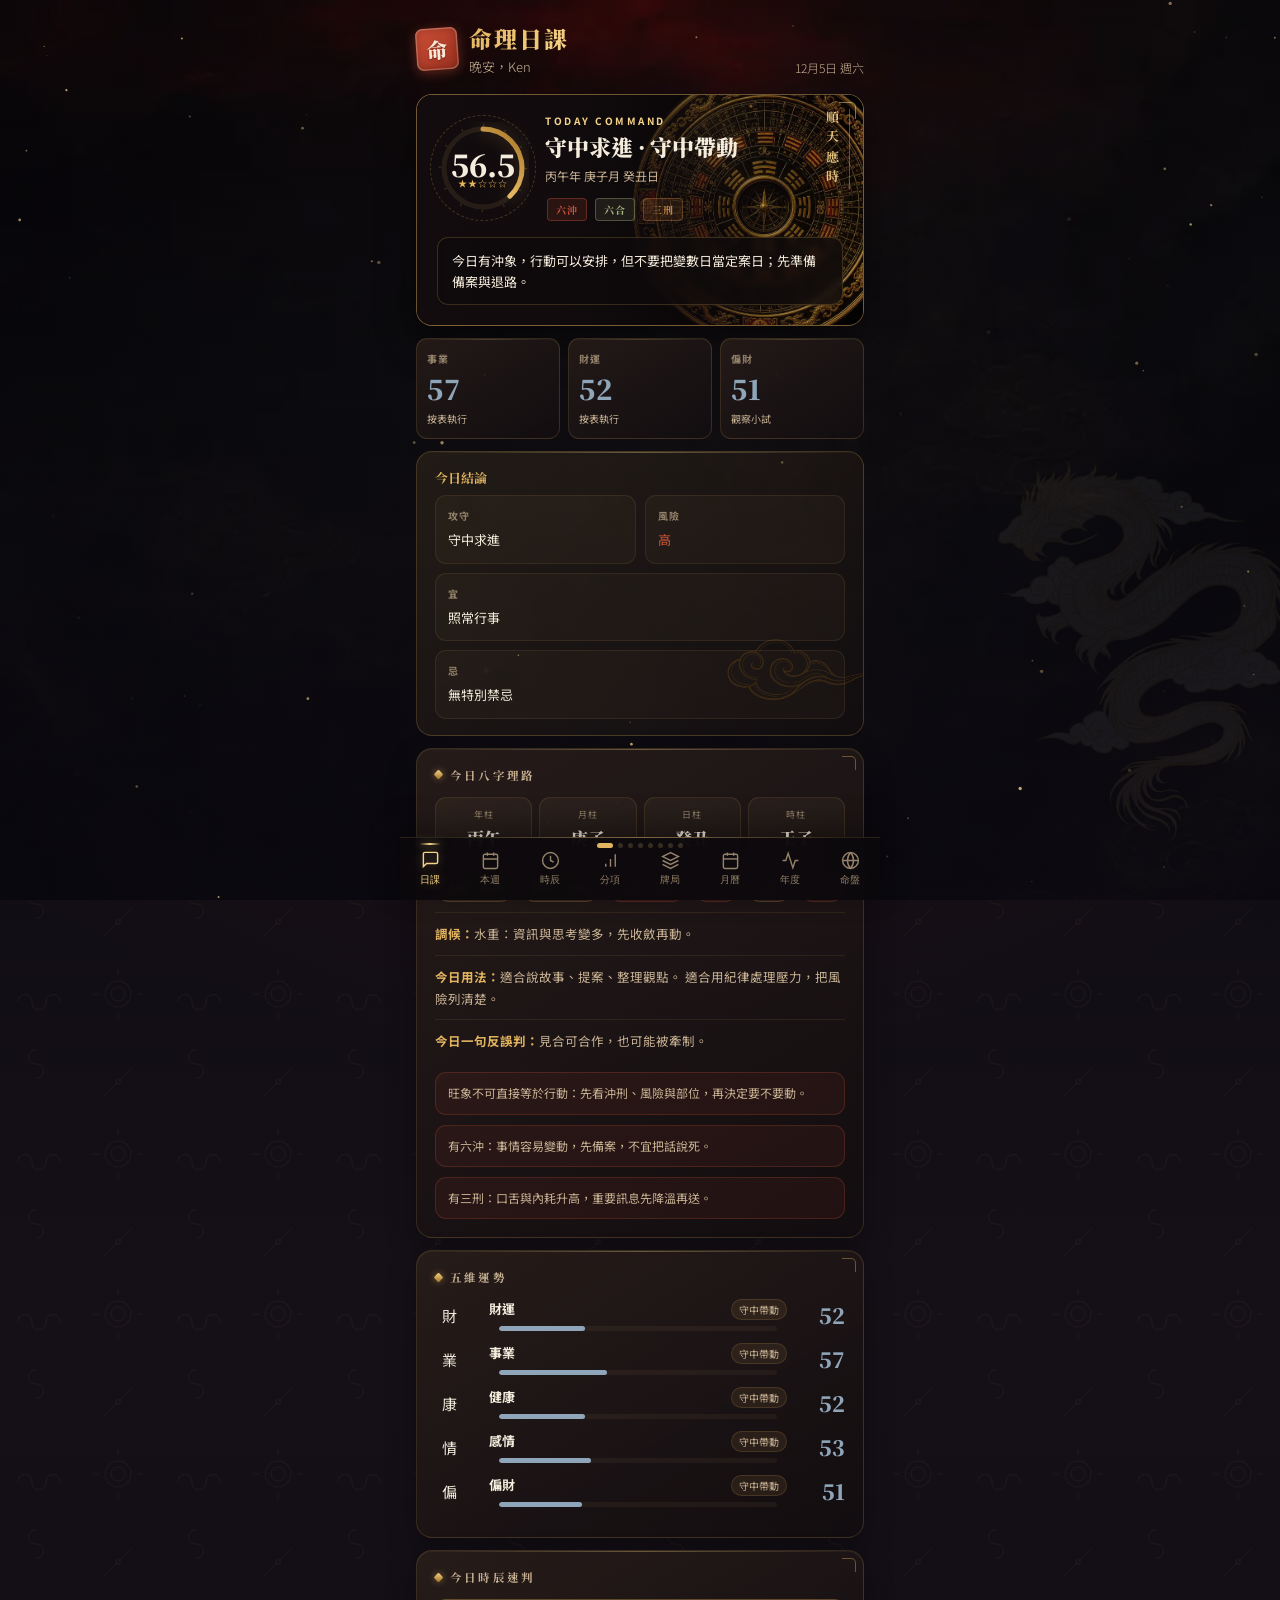
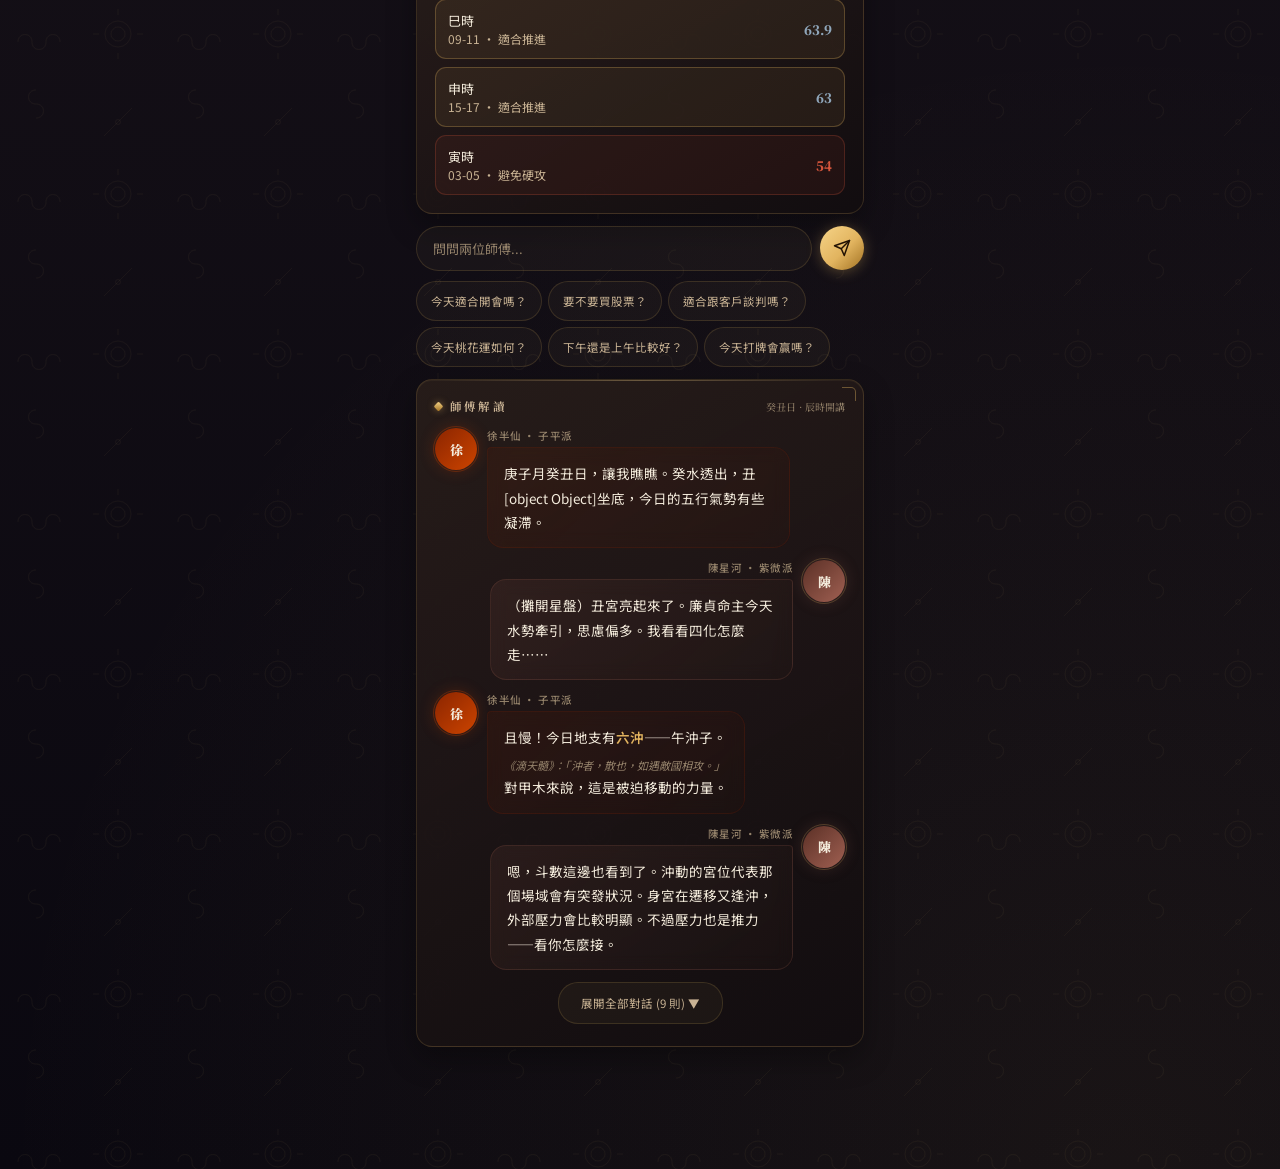
==== commit 36070729: "ken-bazi v10.0: 紫微十二宮互動命盤補完＋全站動畫升級（scroll-reveal/金光sweep/雷達羅盤求籤動畫、SW v10.0）" ====
--- a/ken-bazi-app/index.html
+++ b/ken-bazi-app/index.html
@@ -228,6 +228,48 @@
 .ph-natal{height:152px;background:#060406 var(--img-luopan) right center/cover no-repeat}
 /* cloud ornament moves to verdict box */
 .verdict-box::after{content:'';position:absolute;right:-14px;bottom:-8px;width:150px;height:104px;background:var(--img-cloud) center/contain no-repeat;opacity:.13;pointer-events:none}
+
+/* ===== v10 ziwei chart ===== */
+.zw-grid{display:grid;grid-template-columns:repeat(4,1fr);grid-auto-rows:minmax(94px,auto);gap:5px;margin:12px 0}
+.zw-cell{position:relative;border:1px solid rgba(226,180,95,.16);border-radius:9px;background:rgba(246,212,136,.03);padding:7px 7px 20px;cursor:pointer;overflow:hidden;transition:transform .2s,background .3s,border-color .3s}
+.zw-cell:active{transform:scale(.94);background:rgba(226,180,95,.08)}
+.zw-center{grid-column:2/4;grid-row:2/4;display:flex;flex-direction:column;align-items:center;justify-content:center;text-align:center;border:1px solid rgba(226,180,95,.28);border-radius:9px;background:radial-gradient(circle at 50% 35%,rgba(62,44,28,.5),rgba(18,12,14,.85));cursor:default;padding:8px}
+.zw-center .zc-t{font-family:var(--font-display);font-size:15px;font-weight:900;letter-spacing:2px;background:linear-gradient(135deg,var(--gold-hi),var(--accent2));-webkit-background-clip:text;-webkit-text-fill-color:transparent;margin-bottom:5px}
+.zw-center .zc-s{font-size:10px;color:var(--text2);line-height:1.9}
+.zw-stars{display:flex;gap:4px;flex-wrap:wrap;align-items:baseline}
+.zw-star{font-family:var(--font-display);font-size:12.5px;font-weight:900;line-height:1.35;white-space:nowrap}
+.zw-none{font-size:10px;color:var(--text3);font-style:italic}
+.zw-aux{font-size:8.5px;color:var(--text3);margin-top:3px;line-height:1.5}
+.zw-hua{display:inline-block;font-size:8px;padding:0 3px;border-radius:3px;margin-left:1px;vertical-align:2px;font-weight:700;font-family:var(--font-body)}
+.zw-hua.lu{background:rgba(169,185,133,.2);color:var(--green)}
+.zw-hua.quan{background:rgba(226,180,95,.2);color:var(--gold-hi)}
+.zw-hua.ke{background:rgba(143,166,186,.2);color:var(--blue)}
+.zw-hua.ji{background:rgba(212,85,60,.22);color:var(--red)}
+.zw-gong{position:absolute;bottom:5px;left:7px;font-size:9px;color:var(--text2);font-weight:700;letter-spacing:1px}
+.zw-gz{position:absolute;bottom:5px;right:7px;font-size:8.5px;color:var(--text3)}
+.zw-badge{position:absolute;top:4px;right:4px;font-size:8.5px;padding:1px 5px;border-radius:4px;font-weight:900;font-family:var(--font-display);letter-spacing:1px}
+.zw-badge.ming{background:linear-gradient(140deg,#cf5138,#992f1f);color:#f6e9d6;box-shadow:0 1px 5px rgba(201,79,53,.4)}
+.zw-badge.shen{background:rgba(226,180,95,.2);color:var(--gold-hi);border:1px solid rgba(226,180,95,.4)}
+.zw-badge.dx{background:rgba(226,180,95,.14);color:var(--gold-hi);border:1px solid rgba(226,180,95,.35)}
+.zw-cell.dx-active{border-color:rgba(226,180,95,.55);background:rgba(226,180,95,.06);animation:pulse-gold 2.5s infinite}
+@keyframes zwIn{from{opacity:0;transform:scale(.85)}to{opacity:1;transform:scale(1)}}
+.zw-cell,.zw-center{animation:zwIn .5s cubic-bezier(.22,1,.36,1) both}
+.zw-note{font-size:10.5px;color:var(--text3);line-height:1.7;margin-top:8px;padding-top:8px;border-top:1px solid rgba(226,180,95,.1)}
+/* ===== v10 motion ===== */
+@media (prefers-reduced-motion: no-preference){
+.sec .card,.sec .verdict-box,.sec .cat-card,.sec .kpi-card{animation:none;opacity:0;transform:translateY(18px);transition:opacity .55s ease,transform .55s cubic-bezier(.22,1,.36,1)}
+.sec .card.rev,.sec .verdict-box.rev,.sec .cat-card.rev,.sec .kpi-card.rev{opacity:1;transform:none}
+}
+@keyframes goldSweep{0%{transform:translateX(-120%) skewX(-18deg)}100%{transform:translateX(340%) skewX(-18deg)}}
+.gold-sweep{position:absolute;top:0;bottom:0;left:0;width:38%;z-index:3;pointer-events:none;background:linear-gradient(90deg,transparent,rgba(246,212,136,.13) 50%,transparent);animation:goldSweep 2.6s cubic-bezier(.4,0,.2,1) .5s 1 both}
+.pg-hero::after{content:'';position:absolute;top:0;bottom:0;left:0;width:44%;z-index:2;pointer-events:none;background:linear-gradient(90deg,transparent,rgba(246,212,136,.12) 50%,transparent);transform:translateX(-120%) skewX(-18deg);animation:goldSweep 2.4s cubic-bezier(.4,0,.2,1) .4s 1 both}
+@keyframes radarIn{from{opacity:0;transform:scale(.2)}to{opacity:1;transform:scale(1)}}
+.radar-poly{transform-box:fill-box;transform-origin:center;animation:radarIn 1s cubic-bezier(.22,1,.36,1) both}
+@keyframes compassIn{from{opacity:0;transform:rotate(-50deg) scale(.85)}to{opacity:1;transform:rotate(0) scale(1)}}
+.compass-wrap svg{animation:compassIn 1.1s cubic-bezier(.22,1,.36,1) both}
+@keyframes flipIn{0%{opacity:0;transform:perspective(700px) rotateX(70deg) translateY(24px)}100%{opacity:1;transform:none}}
+.stick-result.show .card{animation:flipIn .7s cubic-bezier(.22,1,.36,1) both}
+.score-orb::before{content:'';position:absolute;inset:-7px;border-radius:50%;border:1px dashed rgba(226,180,95,.25);animation:luopanSpin 60s linear infinite}
 </style>
 </head>
 <body>
@@ -236,7 +278,7 @@
 <!-- HOME -->
 <div id="s-home" class="sec on">
   <div class="hdr"><div class="hdr-left"><div class="hdr-seal" aria-hidden="true">命</div><div><div class="hdr-logo">命理日課</div><div class="greeting" id="h-greeting"></div></div></div><div class="hdr-date" id="h-date"></div></div>
-  <div class="card home-hero" id="h-strip"><div class="hero-art" aria-hidden="true"></div><div class="hero-vert" aria-hidden="true">順天應時</div>
+  <div class="card home-hero" id="h-strip"><div class="hero-art" aria-hidden="true"></div><div class="gold-sweep" aria-hidden="true"></div><div class="hero-vert" aria-hidden="true">順天應時</div>
     <div class="hero-top">
       <div class="score-orb">
         <svg viewBox="0 0 92 92">
@@ -556,7 +598,7 @@
   for(var lv=1;lv<=4;lv++){var lr=r*lv/4,pts=[];for(i=0;i<n;i++)pts.push((cx+lr*Math.cos(angles[i])).toFixed(1)+","+(cy+lr*Math.sin(angles[i])).toFixed(1));svg+='<polygon points="'+pts.join(" ")+'" fill="none" stroke="rgba(255,255,255,.06)" stroke-width="1"/>'}
   for(i=0;i<n;i++)svg+='<line x1="'+cx+'" y1="'+cy+'" x2="'+(cx+r*Math.cos(angles[i])).toFixed(1)+'" y2="'+(cy+r*Math.sin(angles[i])).toFixed(1)+'" stroke="rgba(255,255,255,.04)"/>';
   var dpts=[];for(i=0;i<n;i++){var v=Math.max(0,Math.min(1,(cats[cn[i]]-30)/70));dpts.push((cx+r*v*Math.cos(angles[i])).toFixed(1)+","+(cy+r*v*Math.sin(angles[i])).toFixed(1))}
-  svg+='<polygon points="'+dpts.join(" ")+'" fill="rgba(226,180,95,.14)" stroke="var(--accent)" stroke-width="1.5"/>';
+  svg+='<polygon class="radar-poly" points="'+dpts.join(" ")+'" fill="rgba(226,180,95,.14)" stroke="var(--accent)" stroke-width="1.5"/>';
   for(i=0;i<n;i++){svg+='<circle cx="'+dpts[i].split(",")[0]+'" cy="'+dpts[i].split(",")[1]+'" r="3" fill="var(--accent)"/>';var lx=cx+(r+14)*Math.cos(angles[i]),ly=cy+(r+14)*Math.sin(angles[i]);svg+='<text x="'+lx.toFixed(1)+'" y="'+ly.toFixed(1)+'" text-anchor="middle" dominant-baseline="middle" fill="var(--text2)" font-size="10" font-family="var(--font-body)">'+cn[i]+'</text>'}
   return svg+'</svg>'
 }
@@ -932,6 +974,55 @@
 ];
 function getJieqi(m,d){for(var i=0;i<jieqiData.length;i++){var j=jieqiData[i];if(j[0]===m+1&&Math.abs(j[1]-d)<=1)return j[2]}return null}
 // === NATAL RENDER (expanded) ===
+
+// === ZIWEI CHART (乙丑年十月三十日卯時 男命；安星已與水二局/命主廉貞/身主天相/身宮寅/財帛大限五項既知盤面交叉驗證一致) ===
+var ZW={
+"巳":{gz:"辛巳",gong:"子女宮",main:[["天梁","quan"]],aux:[],d:"天梁化權坐子女宮。天梁是蔭星、長者星，化權後管教與承擔的味道更重——對晚輩、部屬、學生帶有「照顧＋要求」的雙重姿態。也代表你在團隊裡容易扮演罩人的角色，但要留意好為人師、替人扛過頭。"},
+"午":{gz:"壬午",gong:"夫妻宮",main:[["七殺",""]],aux:["火星"],d:"七殺坐夫妻宮，加會火星。感情模式偏「快、烈、直」，欣賞有主見有稜角的對象，關係中容易速熱，也容易硬碰硬。經營之道是留白：給彼此獨立空間，衝突時先降溫再談，別在氣頭上做決定。"},
+"未":{gz:"癸未",gong:"兄弟宮",main:[],aux:["文昌","文曲"],d:"無主星，借對宮（丑）日月來看，昌曲同守。兄弟朋友緣偏文氣——身邊容易聚集會讀書、會表達的人，手足或平輩間以理相交多於以情相黏。合作找互補的軍師型人物，比找哥們更順。"},
+"申":{gz:"甲申",gong:"命宮",main:[["廉貞",""]],aux:["天鉞"],badge:"ming",d:"廉貞坐命，天鉞貴人同宮。廉貞是「次桃花＋政治星」：公關手腕、企圖心、原則性並存，擅長在體制內把關係與資源盤活——很符合你在通路業務的路子。天鉞加持，一生多長輩型貴人提攜。要留意的是廉貞的擰勁：認定的事不易回頭，偶爾要提醒自己「認錯不丟人」。"},
+"酉":{gz:"乙酉",gong:"父母宮",main:[],aux:[],d:"無主星，借對宮（卯）天機巨門來看。與父母的相處偏「講道理」的互動模式，觀念交流多但也容易有代溝式的辯論。長輩緣分不薄，但深度交心需要刻意經營。"},
+"戌":{gz:"丙戌",gong:"福德宮",main:[["破軍",""]],aux:[],d:"破軍坐福德宮。內在世界不安分——喜歡開新局、換跑道、打掉重練，靜不下來是常態。這股勁用對了是開創力，用歪了是自我消耗。給自己安排「合法的破壞出口」：運動、策略遊戲、牌局研究，都比悶著好。"},
+"亥":{gz:"丁亥",gong:"田宅宮",main:[["天同",""]],aux:[],d:"天同坐田宅宮。天同是福星，落田宅代表居住環境求舒適、家裡是你的充電站。置產緣分平順、偏晚更穩，適合「住得舒服」優先於「炒得漂亮」的置產邏輯。"},
+"子":{gz:"戊子",gong:"官祿宮",main:[["武曲",""],["天府",""]],aux:["天魁"],d:"武曲天府坐事業宮，天魁貴人守。這是相當硬的財經組合：武曲主財務執行力，天府主庫藏管理，事業格局天生跟「錢、資源、通路」綁在一起——業務、財務、營運管理都是對盤的跑道。天魁加持，職場中每逢關卡多有貴人開門。"},
+"丑":{gz:"己丑",gong:"交友宮",main:[["太陽",""],["太陰","ji"]],aux:["左輔","右弼","鈴星"],d:"日月同守交友宮，左輔右弼來拱，但太陰化忌也落在這裡。人脈是你的大資產——輔弼拱照，朋友、同事、客戶關係網豐厚，關鍵時刻有人幫。但太陰化忌提醒：情感帳與金錢帳要分開，對「私下的、檯面下的」人情往來要多一分核實，防被暗著消耗。合夥、借貸、代持一類的事，寧可白紙黑字。"},
+"寅":{gz:"戊寅",gong:"遷移宮",main:[["貪狼",""]],aux:["陀羅"],badge:"shen",d:"貪狼坐遷移，且是你的身宮——後天的重心在外面的世界。貪狼主慾望與交際，出外應酬、飯局、牌桌都是你的主場，機會也多從外緣來。陀羅同宮是唯一的但書：外面的局容易「拖」與「纏」，爛攤子型的應酬要果斷抽身，別讓沉沒成本綁住你。"},
+"卯":{gz:"己卯",gong:"疾厄宮",main:[["天機","lu"],["巨門",""]],aux:["祿存"],d:"機巨同守疾厄，天機化祿＋祿存雙祿聚。健康面主「神經與腸胃」——想太多、吃飯不定時是主要風險源；化祿與祿存守疾厄反而是保護傘，小病多、大病少，但前提是別揮霍。具體就三件事：睡眠、腸胃、資訊焦慮（少滑盤面）。"},
+"辰":{gz:"庚辰",gong:"財帛宮",main:[["紫微","ke"],["天相",""]],aux:["擎羊"],badge:"dx",d:"紫微天相坐財帛，紫微化科——財富格局走「正財＋名聲財」路線：地位、專業、信用帶財，越有名聲錢越順。擎羊同宮是刀：賺得到也切得快，投機槓桿是你財帛宮的天敵。2026–2035 大限正走到這裡，這十年是財務佈局的主場——重心放在本業深耕、現金流結構與長期部位，而不是短打。"}
+};
+var ZW_LAYOUT=["巳","午","未","申","辰","CENTER","酉","卯","戌","寅","丑","子","亥"];
+var ZW_HUA={lu:"祿",quan:"權",ke:"科",ji:"忌"};
+function renderZiwei(){
+  var h='<div style="display:grid;grid-template-columns:repeat(4,1fr);gap:8px;margin-bottom:4px">'
+  +'<div style="background:rgba(246,212,136,.03);padding:9px 6px;border-radius:var(--radius-sm);border:1px solid var(--card-border);text-align:center"><div style="font-size:9px;color:var(--text3);margin-bottom:3px">局數</div><div style="font-weight:700;font-size:12px;color:var(--water)">水二局</div></div>'
+  +'<div style="background:rgba(246,212,136,.03);padding:9px 6px;border-radius:var(--radius-sm);border:1px solid var(--card-border);text-align:center"><div style="font-size:9px;color:var(--text3);margin-bottom:3px">命主</div><div style="font-weight:700;font-size:12px;color:var(--purple)">廉貞</div></div>'
+  +'<div style="background:rgba(246,212,136,.03);padding:9px 6px;border-radius:var(--radius-sm);border:1px solid var(--card-border);text-align:center"><div style="font-size:9px;color:var(--text3);margin-bottom:3px">身主</div><div style="font-weight:700;font-size:12px;color:var(--blue)">天相</div></div>'
+  +'<div style="background:rgba(246,212,136,.03);padding:9px 6px;border-radius:var(--radius-sm);border:1px solid var(--card-border);text-align:center"><div style="font-size:9px;color:var(--text3);margin-bottom:3px">身宮</div><div style="font-weight:700;font-size:12px;color:var(--green)">遷移（寅）</div></div></div>';
+  h+='<div class="zw-grid">';
+  for(var i=0;i<ZW_LAYOUT.length;i++){
+    var k=ZW_LAYOUT[i];
+    if(k==="CENTER"){h+='<div class="zw-center" style="animation-delay:'+(i*45)+'ms"><div class="zc-t">紫微命盤</div><div class="zc-s">乙丑年 十月三十 卯時<br>陰男 · 水二局<br>命主廉貞 · 身主天相<br><span style="color:var(--gold-hi)">大限 2026–35 財帛宮</span></div></div>';continue}
+    var p=ZW[k],stars='';
+    if(p.main.length){for(var s=0;s<p.main.length;s++){var st=p.main[s];stars+='<span class="zw-star">'+st[0]+(st[1]?'<span class="zw-hua '+st[1]+'">'+ZW_HUA[st[1]]+'</span>':'')+'</span>'}}
+    else stars='<span class="zw-none">無主星·借對宮</span>';
+    var badge=p.badge==="ming"?'<span class="zw-badge ming">命</span>':p.badge==="shen"?'<span class="zw-badge shen">身</span>':p.badge==="dx"?'<span class="zw-badge dx">大限</span>':'';
+    h+='<div class="zw-cell'+(p.badge==="dx"?' dx-active':'')+'" style="animation-delay:'+(i*45)+'ms" onclick="showZW(\''+k+'\')">'+badge+'<div class="zw-stars">'+stars+'</div>'+(p.aux.length?'<div class="zw-aux">'+p.aux.join("·")+'</div>':'')+'<div class="zw-gong">'+p.gong.replace("宮","")+'</div><div class="zw-gz">'+p.gz+'</div></div>'
+  }
+  h+='</div><div style="font-size:11px;color:var(--text2);padding-top:10px;border-top:1px solid rgba(226,180,95,.1)"><strong style="color:var(--accent)">生年四化：</strong><span class="zw-hua lu" style="font-size:10px">祿</span>天機（疾厄）　<span class="zw-hua quan" style="font-size:10px">權</span>天梁（子女）　<span class="zw-hua ke" style="font-size:10px">科</span>紫微（財帛）　<span class="zw-hua ji" style="font-size:10px">忌</span>太陰（交友）</div>';
+  h+='<div class="zw-note">點宮位看詳解。安星依乙丑年十月三十日卯時（陰男）標準法推排，已與既知五項定盤資料（水二局、命主廉貞、身主天相、身宮寅、2026–35 財帛大限）交叉驗證一致；如與老師手排有出入，以手排為準。命盤描述的是傾向與結構，不是保證。</div>';
+  document.getElementById("natal-ziwei").innerHTML=h;
+}
+function showZW(k){
+  var p=ZW[k];haptic(10);
+  var stars=p.main.length?p.main.map(function(s){return s[0]+(s[1]?"（化"+ZW_HUA[s[1]]+"）":"")}).join("、"):"無主星（借對宮）";
+  var badgeTxt=p.badge==="ming"?'<div style="margin-bottom:8px"><span class="zw-badge ming" style="position:static">命宮</span></div>':p.badge==="shen"?'<div style="margin-bottom:8px"><span class="zw-badge shen" style="position:static">身宮所在</span></div>':p.badge==="dx"?'<div style="margin-bottom:8px"><span class="zw-badge dx" style="position:static">2026–2035 大限</span></div>':'';
+  showM(p.gong+" · "+p.gz,badgeTxt
+  +'<div style="font-size:13px;margin-bottom:6px"><strong style="color:var(--accent);font-family:var(--font-display)">主星：</strong>'+stars+'</div>'
+  +(p.aux.length?'<div style="font-size:12px;color:var(--text2);margin-bottom:10px"><strong style="color:var(--text2)">輔佐煞曜：</strong>'+p.aux.join("、")+'</div>':'')
+  +'<div style="font-size:13px;line-height:1.9;color:var(--text)">'+p.d+'</div>'
+  +'<div class="anti-misread" style="margin-top:12px">宮位解讀是結構傾向，不是宿命，更不是行動指令。重大決策仍以現實條件與風控為準。</div>')
+}
+
 function rNatal(){
   var pillars=[{label:"年柱",g:"乙",z:"丑",gEl:"木",zEl:"土"},{label:"月柱",g:"戊",z:"子",gEl:"土",zEl:"水"},{label:"日柱",g:"甲",z:"申",gEl:"木",zEl:"金"},{label:"時柱",g:"丁",z:"卯",gEl:"火",zEl:"木"}];
   var elCol={"木":"var(--wood)","火":"var(--fire)","土":"var(--earth)","金":"var(--metal)","水":"var(--water)"};
@@ -941,7 +1032,7 @@
   renderGlossary();
   document.getElementById("natal-yongshen").innerHTML='<div style="font-size:13px;line-height:2"><div style="margin-bottom:8px"><span style="color:var(--accent);font-weight:700;font-family:var(--font-display)">日主：甲木</span> · 身強</div><div style="padding:8px 0;border-top:1px solid rgba(216,167,76,.1)"><span style="color:var(--accent)">✅ 喜用神</span><div style="display:flex;gap:6px;margin-top:6px;flex-wrap:wrap"><span class="elem-tag" style="background:rgba(198,93,73,.12);color:var(--fire)">火 — 洩秀</span><span class="elem-tag" style="background:rgba(216,167,76,.12);color:var(--earth)">土 — 財星</span><span class="elem-tag" style="background:rgba(199,181,155,.12);color:var(--metal)">金 — 官殺</span></div></div><div style="padding:8px 0;border-top:1px solid rgba(216,167,76,.1)"><span style="color:var(--red)">❌ 忌神</span><div style="display:flex;gap:6px;margin-top:6px"><span class="elem-tag" style="background:rgba(143,115,89,.14);color:var(--water)">水 — 印星生身</span><span class="elem-tag" style="background:rgba(183,141,79,.12);color:var(--wood)">木 — 比劫助身</span></div></div><div style="padding:10px 0;border-top:1px solid rgba(216,167,76,.1);color:var(--text2);font-size:12px">甲木生於子月水旺，地支有卯木助身，得令得地，身強無疑。需火洩秀、土耗身取財、金制身為佳。</div></div>';
   renderCompass();
-  document.getElementById("natal-ziwei").innerHTML='<div style="font-size:13px;line-height:2"><div style="display:grid;grid-template-columns:1fr 1fr;gap:8px;margin-bottom:12px"><div style="background:rgba(255,255,255,.02);padding:10px;border-radius:var(--radius-sm);border:1px solid var(--card-border)"><div style="font-size:10px;color:var(--text3);margin-bottom:4px">局數</div><div style="font-weight:700;color:var(--water)">水二局</div></div><div style="background:rgba(255,255,255,.02);padding:10px;border-radius:var(--radius-sm);border:1px solid var(--card-border)"><div style="font-size:10px;color:var(--text3);margin-bottom:4px">命主星</div><div style="font-weight:700;color:var(--purple)">廉貞</div></div><div style="background:rgba(255,255,255,.02);padding:10px;border-radius:var(--radius-sm);border:1px solid var(--card-border)"><div style="font-size:10px;color:var(--text3);margin-bottom:4px">身主星</div><div style="font-weight:700;color:var(--blue)">天相</div></div><div style="background:rgba(255,255,255,.02);padding:10px;border-radius:var(--radius-sm);border:1px solid var(--card-border)"><div style="font-size:10px;color:var(--text3);margin-bottom:4px">身宮</div><div style="font-weight:700;color:var(--green)">遷移宮（寅）</div></div></div><div style="font-size:11px;color:var(--text2);border-top:1px solid rgba(216,167,76,.1);padding-top:10px"><strong style="color:var(--accent)">生年四化：</strong>天機化祿、天梁化權、紫微化科、太陰化忌</div><div style="margin-top:10px;padding:10px 12px;border-radius:var(--radius-sm);background:rgba(198,93,73,.08);border:1px solid rgba(198,93,73,.16);font-size:11px;color:var(--text2);line-height:1.7"><strong style="color:var(--red)">TODO：</strong>完整十二宮星曜尚未載入，目前只顯示已知固定資料，不自行補斷宮位主星。</div></div>';
+  renderZiwei();
   var now=new Date(),yr=now.getFullYear(),age=yr-1985,dxPct=Math.min(100,Math.max(0,(yr-2026)/9*100)).toFixed(0);
   document.getElementById("natal-daxian").innerHTML='<div style="font-size:13px;line-height:2"><div style="margin-bottom:12px"><span style="color:var(--accent);font-weight:700">當前大限：</span>2026~2035 · <span style="color:var(--earth)">財帛宮</span></div><div style="margin-bottom:8px"><div style="display:flex;justify-content:space-between;font-size:11px;color:var(--text3);margin-bottom:4px"><span>2026</span><span>'+yr+' ('+age+'歲)</span><span>2035</span></div><div style="height:6px;background:rgba(255,255,255,.03);border-radius:3px;overflow:hidden"><div style="width:'+dxPct+'%;height:100%;background:linear-gradient(90deg,var(--accent),var(--accent2));border-radius:3px"></div></div></div><div style="color:var(--text2);font-size:12px;padding:10px 0;border-top:1px solid rgba(255,255,255,.04)">大限走財帛宮，此十年重心在財務經營、商業佈局。適合深耕 HEINEKEN 通路、建立長期收入來源。</div><div style="background:rgba(226,180,95,.04);border:1px solid rgba(226,180,95,.1);border-radius:var(--radius-sm);padding:12px;font-size:12px;color:var(--text2)"><div style="color:var(--accent);font-weight:700;margin-bottom:4px">💡 '+yr+' 流年提示</div>丙午年火旺，喜用神得力。火洩木秀，利於事業與財務。午火旺時需防急躁，宜穩中求進。</div></div>'
 }
@@ -976,6 +1067,19 @@
   if(qaIn)qaIn.addEventListener("keydown",function(e){if(e.key==="Enter"){e.preventDefault();askQA()}});
   if("serviceWorker" in navigator&&location.protocol!=="file:"){navigator.serviceWorker.register("sw.js").catch(function(){})}
 });
+
+// === v10 scroll reveal ===
+var _revObs=null;
+function initReveal(){
+  var sel=".sec.on .card:not(.rev),.sec.on .verdict-box:not(.rev),.sec.on .cat-card:not(.rev),.sec.on .kpi-card:not(.rev)";
+  var els=document.querySelectorAll(sel);
+  if(!("IntersectionObserver" in window)){for(var i=0;i<els.length;i++)els[i].classList.add("rev");return}
+  if(!_revObs)_revObs=new IntersectionObserver(function(es){for(var j=0;j<es.length;j++){if(es[j].isIntersecting){es[j].target.classList.add("rev");_revObs.unobserve(es[j].target)}}},{threshold:.06,rootMargin:"0px 0px -3% 0px"});
+  for(var i2=0;i2<els.length;i2++){els[i2].style.transitionDelay=(i2%5*70)+"ms";_revObs.observe(els[i2])}
+}
+var _goOrig=go;
+go=function(p,dir){_goOrig(p,dir);setTimeout(initReveal,80);setTimeout(initReveal,450)};
+setTimeout(initReveal,120);
 </script>
 </body>
 </html>
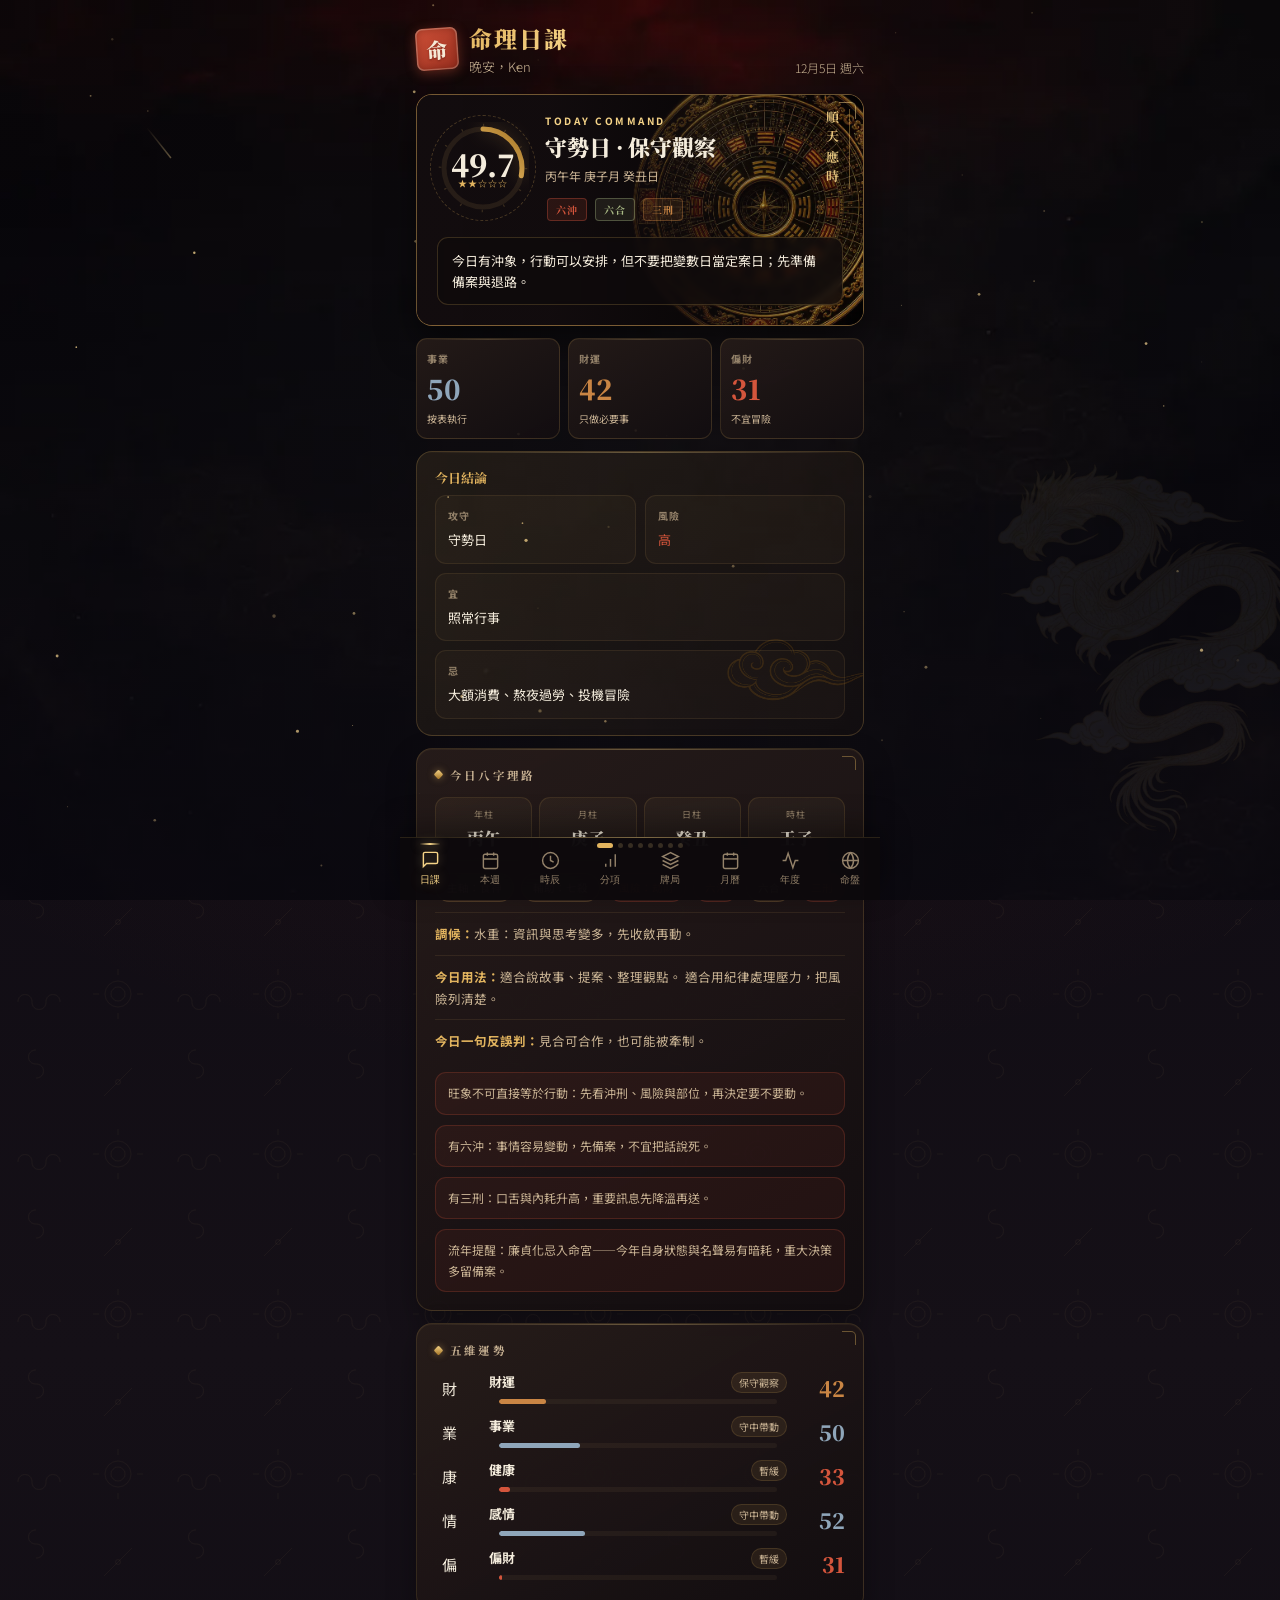
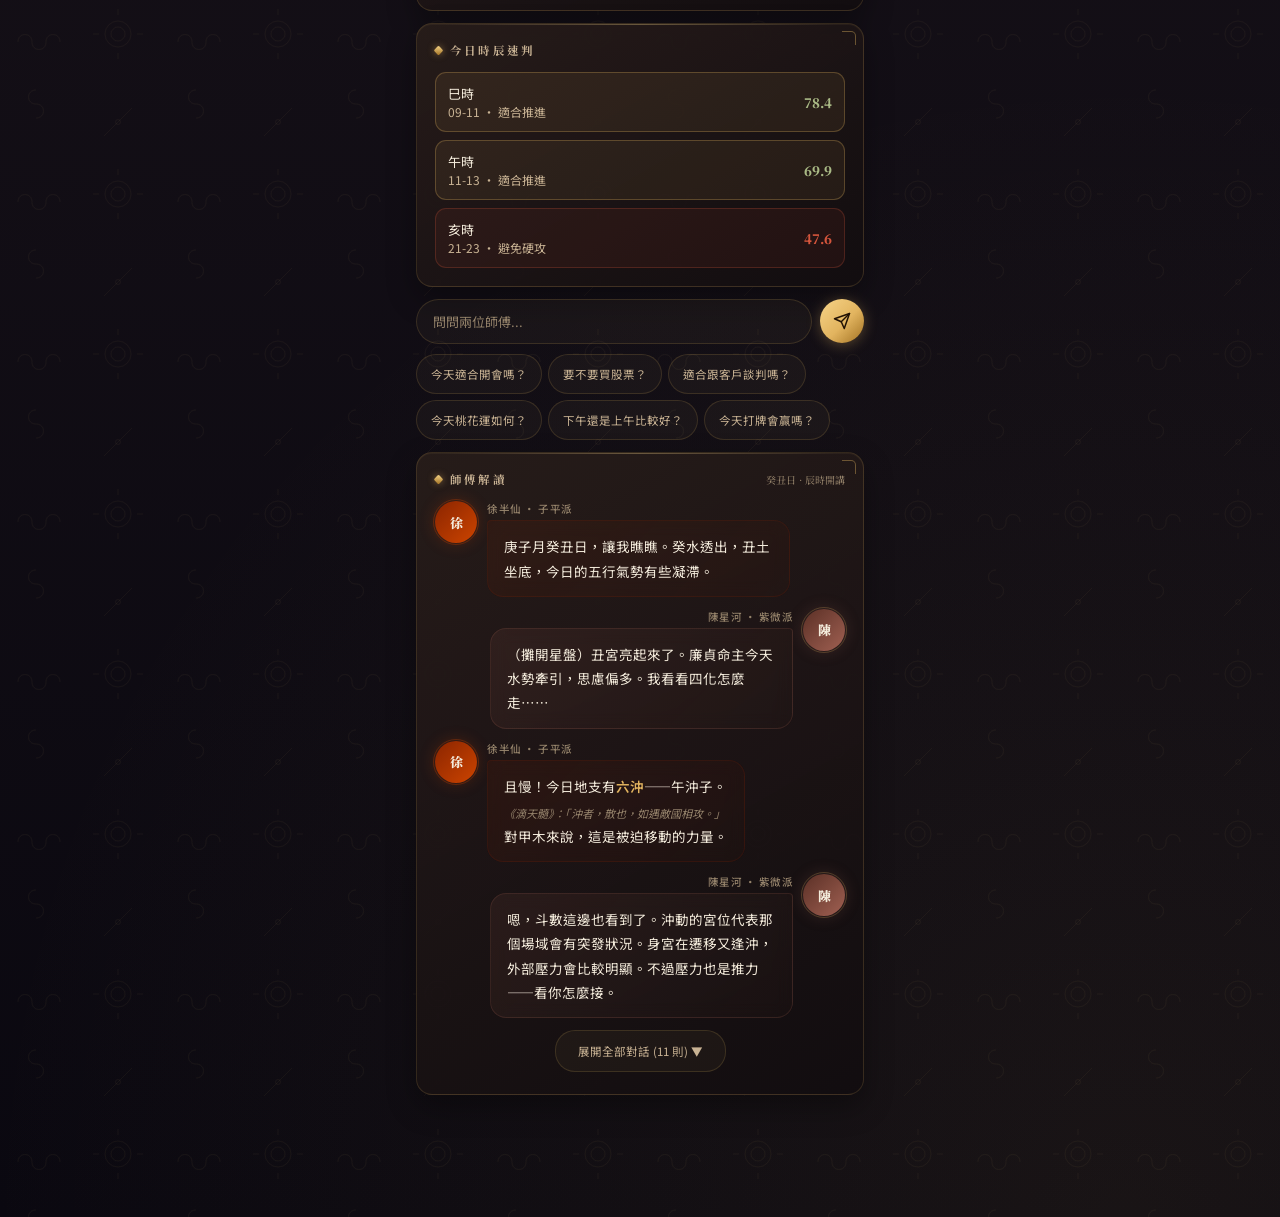
==== commit 09ede076: "ken-bazi v11.0: 評分引擎重寫（十神×調候×會局＋紫微流年四化，分數離散度大增）＋牌局即時快照＋修ZW撞名、SW v11.0" ====
--- a/ken-bazi-app/index.html
+++ b/ken-bazi-app/index.html
@@ -410,10 +410,115 @@
 function getGZ(dt){var y=dt.getFullYear(),m=dt.getMonth()+1;if(m===1||(m===2&&dt.getDate()<4))y--;return{year:yGZ(y),month:mGZ(y,dt.getMonth()+1),day:dGZ(dt),hour:hGZ(dGZ(dt).g,dt.getHours())}}
 function wxS(w){return{火:85,土:80,金:78,水:40,木:35}[w]||50}
 function pBase(g,z){var gs=wxS(GW[g]),zs=wxS(ZW[z]),cg=ZC[z]||[];var ca=cg.length?cg.reduce(function(a,c){return a+wxS(GW[c])},0)/cg.length:50;return gs*.45+zs*.4+ca*.15}
-function sP(g,z){var nz=["丑","子","申","卯"],ng=["乙","戊","甲","丁"];var base=pBase(g,z),ga=0;var i;for(i=0;i<ng.length;i++)if(isGH(g,ng[i]))ga+=FAV.has(GW[g])?5:-3;var cc=[],cn=0;for(i=0;i<nz.length;i++)if(isC(z,nz[i])){cn++;cc.push(z+"沖"+nz[i])}var xc=[],xn=0;for(var xi=0;xi<SX.length;xi++){var xs=SX[xi];if(xs.indexOf(z)>=0)for(i=0;i<nz.length;i++)if(xs.indexOf(nz[i])>=0&&nz[i]!==z){xn++;xc.push(z+"刑"+nz[i])}}var tp=Math.min(Math.min(cn*8,12)+Math.min(xn*5,12),12);var hc=[],hn=0;for(i=0;i<nz.length;i++)if(isH(z,nz[i])){hn++;hc.push(z+"合"+nz[i])}var hb=Math.min(hn*8,8);var f=Math.max(30,Math.min(100,base+ga-tp+hb));return{score:Math.round(f*10)/10,chong:cc,xing:xc,he:hc,penalty:-tp,bonus:hb,base:Math.round(base*10)/10}}
-var WT={year:.1,month:.3,day:.35,hour:.25};
-function calc(dt){var gz=getGZ(dt);var ps={},ds={};var pillars=["year","month","day","hour"];for(var pi=0;pi<pillars.length;pi++){var p=pillars[pi];var r=sP(gz[p].g,gz[p].z);ps[p]=r.score;ds[p]=r}var c=0;for(var k in WT)c+=ps[k]*WT[k];c=Math.max(30,Math.min(100,Math.round(c*10)/10));var ac=[],ah=[],ax=[];for(pi=0;pi<pillars.length;pi++){p=pillars[pi];ac=ac.concat(ds[p].chong);ah=ah.concat(ds[p].he);ax=ax.concat(ds[p].xing)}var sp=[];if(ac.length)sp.push({t:"六沖",d:Array.from(new Set(ac))});if(ah.length)sp.push({t:"六合",d:Array.from(new Set(ah))});if(ax.length)sp.push({t:"三刑",d:Array.from(new Set(ax))});return{gz:gz,ps:ps,ds:ds,comp:c,sp:sp,cats:catS(c,gz),star:toS(c)}}
-function catS(c,gz){var dw=GW[gz.day.g],hw=GW[gz.hour.g];var w=c,ca=c,h=c,l=c,s=c;if(dw==="土"||hw==="土")w+=5;else if(dw==="水")w-=5;if(dw==="金"||hw==="金")ca+=5;else if(dw==="木")ca-=3;if(dw==="火")h+=5;else if(dw==="水")h-=5;if(dw==="火"||dw==="土")l+=4;else if(dw==="水")l-=4;var hg=gz.hour.g;if(hg==="己"||hg==="庚")s+=8;else if(hg==="壬"||hg==="癸")s-=6;if(dw==="土")s+=3;var cl=function(v){return Math.max(30,Math.min(100,Math.round(v)))};return{"財運":cl(w),"事業":cl(ca),"健康":cl(h),"感情":cl(l),"偏財":cl(s)}}
+// ===== v11 scoring engine =====
+// 命主：甲木身強（乙丑/戊子/甲申/丁卯）。喜火(洩秀)土(財)金(官殺)、忌水(印)木(比劫)。
+// 依據：窮通寶鑑（子月甲木，寒木向陽專用丙火）、子平真詮（身強喜洩剋耗）、
+//       滴天髓（氣勢與會局）、紫微：十干四化＋流年命宮＋星曜廟陷（日月晝夜加權）。
+var TEN_W={"火":10,"土":8,"金":6.5,"木":-7,"水":-9};
+function seasonAdj(mz){
+  if("亥子丑".indexOf(mz)>=0)return{"火":1.6,"水":1.35,"金":0.9,"土":1.0,"木":1.0};   // 冬：寒木向陽
+  if("巳午未".indexOf(mz)>=0)return{"火":0.75,"水":0.7,"金":1.1,"土":1.05,"木":1.0}; // 夏：火炎稍斂、水不那麼壞
+  if("寅卯辰".indexOf(mz)>=0)return{"火":1.15,"水":1.1,"金":1.0,"土":1.0,"木":1.15}; // 春：比劫當令更忌
+  return{"火":1.0,"水":1.0,"金":1.15,"土":1.0,"木":1.0};                              // 秋：官殺得地
+}
+// 紫微流日宮位分（依 Ken 盤星曜＋廟陷：太陽丑陷、太陰丑廟但化忌）
+var DAY_ZW={"子":2.5,"丑":-1.5,"寅":1,"卯":3,"辰":1.5,"巳":2,"午":-2,"未":1,"申":1.5,"酉":0,"戌":-1.5,"亥":1.5};
+// 十干四化 + 本盤星曜宮位
+var SIHUA={
+"甲":["廉貞","破軍","武曲","太陽"],"乙":["天機","天梁","紫微","太陰"],"丙":["天同","天機","文昌","廉貞"],
+"丁":["太陰","天同","天機","巨門"],"戊":["貪狼","太陰","右弼","天機"],"己":["武曲","貪狼","天梁","文曲"],
+"庚":["太陽","武曲","太陰","天同"],"辛":["巨門","太陽","文曲","文昌"],"壬":["天梁","紫微","左輔","武曲"],
+"癸":["破軍","巨門","太陰","貪狼"]};
+var STAR_PAL={"廉貞":"申","破軍":"戌","武曲":"子","太陽":"丑","天機":"卯","天梁":"巳","紫微":"辰","太陰":"丑","天同":"亥","文昌":"未","文曲":"未","右弼":"丑","左輔":"丑","貪狼":"寅","巨門":"卯","天相":"辰","天府":"子","七殺":"午"};
+var PAL_NAME={"申":"命宮","未":"兄弟宮","午":"夫妻宮","巳":"子女宮","辰":"財帛宮","卯":"疾厄宮","寅":"遷移宮","丑":"交友宮","子":"官祿宮","亥":"田宅宮","戌":"福德宮","酉":"父母宮"};
+var KEY_PAL={"申":1,"寅":1,"辰":1};// 命/身/財帛(大限)
+function ziweiYearInfo(yGan,yZhi){
+  var sh=SIHUA[yGan]||[],names=["祿","權","科","忌"],list=[],adj=0;
+  for(var i=0;i<4;i++){var star=sh[i],pal=STAR_PAL[star]||"",pn=PAL_NAME[pal]||"";
+    list.push({h:names[i],star:star,pal:pal,palName:pn});
+    var key=KEY_PAL[pal]?1:0;
+    if(i===0)adj+=key?4:2;          // 化祿
+    else if(i===1)adj+=key?2:1;     // 化權
+    else if(i===2)adj+=key?1.5:0.8; // 化科
+    else adj-=key?4:2;              // 化忌
+  }
+  var palScore=DAY_ZW[yZhi]||0;adj+=palScore*0.6; // 流年命宮宮氣
+  var warn=null;
+  for(i=0;i<4;i++)if(list[i].h==="忌"&&KEY_PAL[list[i].pal])warn=list[i].star+"化忌入"+list[i].palName+"——今年"+(list[i].pal==="申"?"自身狀態與名聲":"該領域")+"易有暗耗，重大決策多留備案。";
+  return{list:list,adj:adj,warn:warn,liuGong:PAL_NAME[yZhi]||""}
+}
+function sP(g,z,mz,isDay){
+  var adj=seasonAdj(mz),i;
+  // 十神：干全值、支本氣0.75、藏干餘氣0.25
+  var t=TEN_W[GW[g]]*adj[GW[g]];
+  t+=TEN_W[ZW[z]]*adj[ZW[z]]*0.75;
+  var cg=ZC[z]||[];for(i=1;i<cg.length;i++){var e=GW[cg[i]];t+=TEN_W[e]*adj[e]*0.25}
+  // 天干五合（與原局乙戊甲丁）
+  var ng=["乙","戊","甲","丁"];for(i=0;i<ng.length;i++)if(isGH(g,ng[i]))t+=(g==="己")?4:(FAV.has(GW[g])?2:-2); // 己合甲=財來就我
+  // 地支互動（與原局丑子申卯）
+  var nz=["丑","子","申","卯"],cc=[],hc=[],xc=[];
+  for(i=0;i<nz.length;i++){
+    if(isC(z,nz[i])){cc.push(z+"沖"+nz[i]);t-=(nz[i]==="申")?9:6}
+    if(isH(z,nz[i])){hc.push(z+"合"+nz[i]);t+=3}
+  }
+  for(var xi=0;xi<SX.length;xi++){var xs=SX[xi];
+    if(xs.indexOf(z)>=0)for(i=0;i<nz.length;i++)if(xs.indexOf(nz[i])>=0&&nz[i]!==z){xc.push(z+"刑"+nz[i]);t-=4.5}
+  }
+  // 三合會局（半合）：申子辰會水(忌)、亥未會卯木(忌)、巳酉會丑金(喜)、寅午戌會火(喜)
+  if(z==="辰")t-=8;                       // 申子辰全會水局
+  if(z==="亥"||z==="未")t-=3.5;           // 半合木
+  if(z==="巳"||z==="酉")t+=4;             // 半合金
+  if(z==="午"||z==="戌")t+=3;             // 與寅(身宮)拱火
+  // 紫微流日/流時宮位
+  t+=DAY_ZW[z]*(isDay?1:0.5);
+  return{score:t,chong:cc,he:hc,xing:xc,penalty:0,bonus:0,base:Math.round(t*10)/10}
+}
+var WT={year:0.10,month:0.20,day:0.42,hour:0.28};
+var STRETCH_K=1.78,STRETCH_C=63;
+function calc(dt){
+  var gz=getGZ(dt),mz=gz.month.z;
+  var ps={},ds={},pillars=["year","month","day","hour"];
+  for(var pi=0;pi<pillars.length;pi++){var p=pillars[pi];
+    var r=sP(gz[p].g,gz[p].z,mz,p==="day");ps[p]=r.score;ds[p]=r}
+  var raw=0;for(var k in WT)raw+=ps[k]*WT[k];
+  // 紫微流年層
+  var zy=ziweiYearInfo(gz.year.g,gz.year.z);raw+=zy.adj*0.35;
+  // 日月晝夜加權：白天太陽力增（陷宮減半）、夜間太陰廟旺但化忌折半
+  var hr=dt.getHours();var daytime=hr>=5&&hr<17;
+  if(daytime&&(gz.day.z==="丑"||gz.hour.z==="丑"))raw+=0.5;      // 太陽在丑（陷）白天微升
+  if(!daytime&&(gz.day.z==="丑"||gz.hour.z==="丑"))raw+=0.75;    // 太陰丑廟(3)×忌(×0.25)
+  var c=Math.max(22,Math.min(98,Math.round((STRETCH_C+raw*STRETCH_K)*10)/10));
+  for(pi=0;pi<pillars.length;pi++){p=pillars[pi];ps[p]=Math.max(20,Math.min(99,Math.round((STRETCH_C+ds[p].score*1.3)*10)/10))}
+  var ac=[],ah=[],ax=[];
+  for(pi=0;pi<pillars.length;pi++){p=pillars[pi];ac=ac.concat(ds[p].chong);ah=ah.concat(ds[p].he);ax=ax.concat(ds[p].xing)}
+  var sp=[];if(ac.length)sp.push({t:"六沖",d:Array.from(new Set(ac))});if(ah.length)sp.push({t:"六合",d:Array.from(new Set(ah))});if(ax.length)sp.push({t:"三刑",d:Array.from(new Set(ax))});
+  return{gz:gz,ps:ps,ds:ds,comp:c,sp:sp,cats:catS(c,gz,mz),star:toS(c),zy:zy}
+}
+function catS(c,gz,mz){
+  var adj=seasonAdj(mz||gz.month.z);
+  var dg=gz.day.g,hg=gz.hour.g,dz=gz.day.z,hz=gz.hour.z;
+  var dw=GW[dg],hw=GW[hg],dzw=ZW[dz],hzw=ZW[hz];
+  function cnt(el){var n=0;if(dw===el)n+=1.5;if(hw===el)n+=1;if(dzw===el)n+=1;if(hzw===el)n+=0.6;return n}
+  var earth=cnt("土"),metal=cnt("金"),fire=cnt("火"),water=cnt("水"),wood=cnt("木");
+  var chongShen=isC(dz,"申")||isC(hz,"申"),anyChong=["丑","子","申","卯"].some(function(n){return isC(dz,n)||isC(hz,n)});
+  var w=c+earth*5-water*4+((dg==="己"||hg==="己")?4:0);
+  var ca=c+metal*5-wood*4-(chongShen?6:0)+((dg==="辛"||hg==="辛")?2:0);
+  var h=c+fire*4*Math.min(adj["火"],1.3)-water*4-(gzHasXing(gz)?4:0);
+  var l=c+fire*3+earth*2-(anyChong?5:0)+("子午卯酉".indexOf(dz)>=0?3:0);
+  var s=c+((dg==="戊")?7:0)+((hg==="戊")?5:0)+((dg==="己"||hg==="己")?3:0)-water*5-(anyChong?4:0)-(gzHasXing(gz)?3:0)+((dz==="寅"||hz==="寅")?3:0);
+  var cl=function(v){return Math.max(20,Math.min(98,Math.round(v)))};
+  return{"財運":cl(w),"事業":cl(ca),"健康":cl(h),"感情":cl(l),"偏財":cl(s)}
+}
+function gzHasXing(gz){
+  var nz=["丑","子","申","卯"],zz=[gz.day.z,gz.hour.z];
+  for(var j=0;j<zz.length;j++)for(var xi=0;xi<SX.length;xi++){var xs=SX[xi];
+    if(xs.indexOf(zz[j])>=0)for(var i=0;i<nz.length;i++)if(xs.indexOf(nz[i])>=0&&nz[i]!==zz[j])return true}
+  return false
+}
+
+
+
+
 function toS(s){return s>=88?5:s>=75?4:s>=60?3:s>=45?2:1}
 function stars(n){var r="";for(var i=0;i<n;i++)r+="★";for(var j=0;j<5-n;j++)r+="☆";return r}
 function sCol(s){return s>=80?"var(--accent)":s>=65?"var(--green)":s>=50?"var(--blue)":s>=40?"var(--orange)":"var(--red)"}
@@ -439,6 +544,7 @@
   if(hasSpecial(f,"六沖"))w.push("有六沖：事情容易變動，先備案，不宜把話說死。");
   if(hasSpecial(f,"三刑"))w.push("有三刑：口舌與內耗升高，重要訊息先降溫再送。");
   if(c["偏財"]>=70)w.push("偏財分高：只代表狀態較活，不是下注或重倉理由。");
+  if(f.zy&&f.zy.warn)w.push("流年提醒："+f.zy.warn);
   if(!w.length)w.push("今日無強烈誤判訊號；照計畫執行，仍保留停損與現實檢查。");
   return w
 }
@@ -737,6 +843,22 @@
   document.getElementById("cats-list").innerHTML=html
 }
 function rSpec(){var i=document.getElementById("sp-dt");if(!i.value)i.value=new Date().toISOString().slice(0,10);loadSp()}
+
+var HOUR_NAME={"子":"子時 23-01","丑":"丑時 01-03","寅":"寅時 03-05","卯":"卯時 05-07","辰":"辰時 07-09","巳":"巳時 09-11","午":"午時 11-13","未":"未時 13-15","申":"申時 15-17","酉":"酉時 17-19","戌":"戌時 19-21","亥":"亥時 21-23"};
+function liveSpecHTML(){
+  var now=new Date(),f=calc(now),s=f.cats["偏財"],comp=f.comp,hz=f.gz.hour.z;
+  var light=s>=72?["狀態順","var(--green)","可以清醒地做事，但順≠該衝"]:s>=52?["狀態平","var(--accent)","平盤日常，別替自己找進場藉口"]:["狀態亂","var(--red)","先離桌。亂的時候做的決定，事後都最貴"];
+  var tags='';var hd=f.ds.hour;
+  var all=hd.chong.concat(hd.xing).map(function(x){return'<span class="bazi-tag bazi-warning">'+x+'</span>'}).concat(hd.he.map(function(x){return'<span class="bazi-tag">'+x+'</span>'}));
+  tags=all.length?all.join(''):'<span class="bazi-tag">本時辰無沖合刑</span>';
+  return '<div class="card" id="spec-live"><div class="card-title">即時快照 <span class="section-hint">'+HOUR_NAME[hz]+' · 每分鐘更新</span></div>'
+  +'<div style="display:flex;align-items:center;gap:14px;margin-bottom:10px"><div style="width:14px;height:14px;border-radius:50%;background:'+light[1]+';box-shadow:0 0 12px '+light[1]+';animation:pulse-gold 2s infinite"></div><div><div style="font-family:var(--font-display);font-size:19px;font-weight:900;color:'+light[1]+'">'+light[0]+'</div><div style="font-size:11px;color:var(--text2)">本時辰偏財 '+s+' · 綜合 '+comp+'</div></div></div>'
+  +'<div class="bazi-tags">'+tags+'</div>'
+  +'<div style="font-size:12.5px;color:var(--text2);line-height:1.8;margin-top:4px">'+light[2]+'</div>'
+  +'<div style="margin-top:10px;padding:10px 12px;border-radius:var(--radius-sm);background:rgba(226,180,95,.05);border:1px solid rgba(226,180,95,.12);font-size:12.5px;line-height:2"><strong style="color:var(--accent)">上桌前三問</strong><br>① 這一局能不能不上？<br>② 停損線與停玩時間寫下來了嗎？<br>③ 是我狀態好，還是機會真的好？</div>'
+  +'<div class="anti-misread">快照描述的是你的狀態，不是賭局的期望值。線上賭場是負期望值遊戲，狀態再旺也改變不了賠率——只用輸光也不心疼的娛樂預算，達到停損或時限就走。</div></div>'
+}
+
 function loadSp(){
   var d=document.getElementById("sp-dt").value,base=new Date(d+"T12:00:00"),f=calc(base),ss=f.cats["偏財"];
   var vt,vc;if(ss>=80){vt="狀態偏旺，但只適合小部位觀察";vc="var(--accent)"}else if(ss>=65){vt="偏財尚可，仍以紀律為先";vc="var(--green)"}else if(ss>=50){vt="偏財普通，建議保守";vc="var(--orange)"}else{vt="今日不宜冒險";vc="var(--red)"}
@@ -746,7 +868,7 @@
   var strat;if(ss>=70)strat="分數偏高只代表狀態較順，不代表勝率或報酬保證。若仍要參與，只能小部位、短時間，且先寫好停損與停玩條件。";else if(ss>=50)strat="觀察為主，不追高殺低。保持紀律比追求利潤更重要。";else strat="今日觀望。好牌手知道何時離桌，好投資人知道何時空手。";
   var t3h="";for(var ti=0;ti<t3.length;ti++)t3h+='<div class="spec-row"><span style="color:var(--text2)">'+t3[ti].n+'</span><span style="color:'+sCol(t3[ti].spec)+'">偏財 '+t3[ti].spec+" · 綜合 "+t3[ti].comp+"</span></div>";
   var w2h="";for(var wi=0;wi<w2.length;wi++)w2h+='<div class="spec-row"><span style="color:var(--text2)">'+w2[wi].n+'</span><span style="color:var(--red)">偏財 '+w2[wi].spec+"</span></div>";
-  document.getElementById("sp-body").innerHTML='<div class="card"><div class="spec-hero"><div class="spec-score" style="color:'+vc+'">'+ss+'</div><div class="spec-stars">'+stars(toS(ss))+'</div><div class="spec-verdict" style="color:'+vc+'">'+vt+'</div></div></div><div class="card"><div class="card-title">狀態較佳時辰</div>'+t3h+'</div><div class="card"><div class="card-title">應避開時辰</div>'+w2h+'</div><div class="card"><div class="card-title">策略建議</div><div class="strategy">'+strat+'<span class="warn">命理只能作為狀態與風險輔助，不能取代現實風控。</span></div></div>'
+  document.getElementById("sp-body").innerHTML=liveSpecHTML()+'<div class="card"><div class="spec-hero"><div class="spec-score" style="color:'+vc+'">'+ss+'</div><div class="spec-stars">'+stars(toS(ss))+'</div><div class="spec-verdict" style="color:'+vc+'">'+vt+'</div></div></div><div class="card"><div class="card-title">狀態較佳時辰</div>'+t3h+'</div><div class="card"><div class="card-title">應避開時辰</div>'+w2h+'</div><div class="card"><div class="card-title">策略建議</div><div class="strategy">'+strat+'<span class="warn">命理只能作為狀態與風險輔助，不能取代現實風控。</span></div></div>'
 }
 // === CALENDAR ===
 function rCal(){
@@ -976,7 +1098,7 @@
 // === NATAL RENDER (expanded) ===
 
 // === ZIWEI CHART (乙丑年十月三十日卯時 男命；安星已與水二局/命主廉貞/身主天相/身宮寅/財帛大限五項既知盤面交叉驗證一致) ===
-var ZW={
+var ZWPAL={
 "巳":{gz:"辛巳",gong:"子女宮",main:[["天梁","quan"]],aux:[],d:"天梁化權坐子女宮。天梁是蔭星、長者星，化權後管教與承擔的味道更重——對晚輩、部屬、學生帶有「照顧＋要求」的雙重姿態。也代表你在團隊裡容易扮演罩人的角色，但要留意好為人師、替人扛過頭。"},
 "午":{gz:"壬午",gong:"夫妻宮",main:[["七殺",""]],aux:["火星"],d:"七殺坐夫妻宮，加會火星。感情模式偏「快、烈、直」，欣賞有主見有稜角的對象，關係中容易速熱，也容易硬碰硬。經營之道是留白：給彼此獨立空間，衝突時先降溫再談，別在氣頭上做決定。"},
 "未":{gz:"癸未",gong:"兄弟宮",main:[],aux:["文昌","文曲"],d:"無主星，借對宮（丑）日月來看，昌曲同守。兄弟朋友緣偏文氣——身邊容易聚集會讀書、會表達的人，手足或平輩間以理相交多於以情相黏。合作找互補的軍師型人物，比找哥們更順。"},
@@ -1002,7 +1124,7 @@
   for(var i=0;i<ZW_LAYOUT.length;i++){
     var k=ZW_LAYOUT[i];
     if(k==="CENTER"){h+='<div class="zw-center" style="animation-delay:'+(i*45)+'ms"><div class="zc-t">紫微命盤</div><div class="zc-s">乙丑年 十月三十 卯時<br>陰男 · 水二局<br>命主廉貞 · 身主天相<br><span style="color:var(--gold-hi)">大限 2026–35 財帛宮</span></div></div>';continue}
-    var p=ZW[k],stars='';
+    var p=ZWPAL[k],stars='';
     if(p.main.length){for(var s=0;s<p.main.length;s++){var st=p.main[s];stars+='<span class="zw-star">'+st[0]+(st[1]?'<span class="zw-hua '+st[1]+'">'+ZW_HUA[st[1]]+'</span>':'')+'</span>'}}
     else stars='<span class="zw-none">無主星·借對宮</span>';
     var badge=p.badge==="ming"?'<span class="zw-badge ming">命</span>':p.badge==="shen"?'<span class="zw-badge shen">身</span>':p.badge==="dx"?'<span class="zw-badge dx">大限</span>':'';
@@ -1013,7 +1135,7 @@
   document.getElementById("natal-ziwei").innerHTML=h;
 }
 function showZW(k){
-  var p=ZW[k];haptic(10);
+  var p=ZWPAL[k];haptic(10);
   var stars=p.main.length?p.main.map(function(s){return s[0]+(s[1]?"（化"+ZW_HUA[s[1]]+"）":"")}).join("、"):"無主星（借對宮）";
   var badgeTxt=p.badge==="ming"?'<div style="margin-bottom:8px"><span class="zw-badge ming" style="position:static">命宮</span></div>':p.badge==="shen"?'<div style="margin-bottom:8px"><span class="zw-badge shen" style="position:static">身宮所在</span></div>':p.badge==="dx"?'<div style="margin-bottom:8px"><span class="zw-badge dx" style="position:static">2026–2035 大限</span></div>':'';
   showM(p.gong+" · "+p.gz,badgeTxt
@@ -1021,6 +1143,17 @@
   +(p.aux.length?'<div style="font-size:12px;color:var(--text2);margin-bottom:10px"><strong style="color:var(--text2)">輔佐煞曜：</strong>'+p.aux.join("、")+'</div>':'')
   +'<div style="font-size:13px;line-height:1.9;color:var(--text)">'+p.d+'</div>'
   +'<div class="anti-misread" style="margin-top:12px">宮位解讀是結構傾向，不是宿命，更不是行動指令。重大決策仍以現實條件與風控為準。</div>')
+}
+
+
+function liuNianHTML(yr){
+  var f=calc(new Date()),zy=f.zy,gz=f.gz;
+  var hcol={"祿":"var(--green)","權":"var(--gold-hi)","科":"var(--blue)","忌":"var(--red)"};
+  var rows='';
+  for(var i=0;i<zy.list.length;i++){var it=zy.list[i];
+    rows+='<div style="display:flex;justify-content:space-between;padding:4px 0;font-size:12px"><span><span class="zw-hua '+(it.h==="祿"?"lu":it.h==="權"?"quan":it.h==="科"?"ke":"ji")+'" style="font-size:10px;margin-right:5px">'+it.h+'</span>'+it.star+'</span><span style="color:var(--text2)">'+it.palName+'（'+it.pal+'）</span></div>'}
+  var advice=zy.warn?('<div class="anti-misread" style="margin-top:8px"><strong style="color:var(--red)">流年警訊：</strong>'+zy.warn+' 趨吉避凶做法：名聲與信用是今年的資產也是罩門——承諾放慢、文件留痕、避免站上灰色地帶；狀態差的日子（分數低於 50）不做不可逆的決定。</div>'):'<div style="font-size:12px;color:var(--text2);margin-top:8px">流年四化平穩，照大限主軸推進即可。</div>';
+  return '<div style="background:rgba(226,180,95,.04);border:1px solid rgba(226,180,95,.1);border-radius:var(--radius-sm);padding:12px"><div style="color:var(--accent);font-weight:700;margin-bottom:6px;font-size:12px">'+gz.year.g+gz.year.z+'年 流年四化 · 流年命宮：'+zy.liuGong+'（'+gz.year.z+'）</div>'+rows+advice+'</div>'
 }
 
 function rNatal(){
@@ -1034,7 +1167,7 @@
   renderCompass();
   renderZiwei();
   var now=new Date(),yr=now.getFullYear(),age=yr-1985,dxPct=Math.min(100,Math.max(0,(yr-2026)/9*100)).toFixed(0);
-  document.getElementById("natal-daxian").innerHTML='<div style="font-size:13px;line-height:2"><div style="margin-bottom:12px"><span style="color:var(--accent);font-weight:700">當前大限：</span>2026~2035 · <span style="color:var(--earth)">財帛宮</span></div><div style="margin-bottom:8px"><div style="display:flex;justify-content:space-between;font-size:11px;color:var(--text3);margin-bottom:4px"><span>2026</span><span>'+yr+' ('+age+'歲)</span><span>2035</span></div><div style="height:6px;background:rgba(255,255,255,.03);border-radius:3px;overflow:hidden"><div style="width:'+dxPct+'%;height:100%;background:linear-gradient(90deg,var(--accent),var(--accent2));border-radius:3px"></div></div></div><div style="color:var(--text2);font-size:12px;padding:10px 0;border-top:1px solid rgba(255,255,255,.04)">大限走財帛宮，此十年重心在財務經營、商業佈局。適合深耕 HEINEKEN 通路、建立長期收入來源。</div><div style="background:rgba(226,180,95,.04);border:1px solid rgba(226,180,95,.1);border-radius:var(--radius-sm);padding:12px;font-size:12px;color:var(--text2)"><div style="color:var(--accent);font-weight:700;margin-bottom:4px">💡 '+yr+' 流年提示</div>丙午年火旺，喜用神得力。火洩木秀，利於事業與財務。午火旺時需防急躁，宜穩中求進。</div></div>'
+  document.getElementById("natal-daxian").innerHTML='<div style="font-size:13px;line-height:2"><div style="margin-bottom:12px"><span style="color:var(--accent);font-weight:700">當前大限：</span>2026~2035 · <span style="color:var(--earth)">財帛宮</span></div><div style="margin-bottom:8px"><div style="display:flex;justify-content:space-between;font-size:11px;color:var(--text3);margin-bottom:4px"><span>2026</span><span>'+yr+' ('+age+'歲)</span><span>2035</span></div><div style="height:6px;background:rgba(255,255,255,.03);border-radius:3px;overflow:hidden"><div style="width:'+dxPct+'%;height:100%;background:linear-gradient(90deg,var(--accent),var(--accent2));border-radius:3px"></div></div></div><div style="color:var(--text2);font-size:12px;padding:10px 0;border-top:1px solid rgba(255,255,255,.04)">大限走財帛宮，此十年重心在財務經營、商業佈局。適合深耕 HEINEKEN 通路、建立長期收入來源。</div>'+liuNianHTML(yr)+'</div>'
 }
 // === FORTUNE STICK ===
 var stickTexts=[
@@ -1080,6 +1213,8 @@
 var _goOrig=go;
 go=function(p,dir){_goOrig(p,dir);setTimeout(initReveal,80);setTimeout(initReveal,450)};
 setTimeout(initReveal,120);
+
+setInterval(function(){if(curPage==="spec"){var el=document.getElementById("spec-live");if(el)el.outerHTML=liveSpecHTML()}},60000);
 </script>
 </body>
 </html>
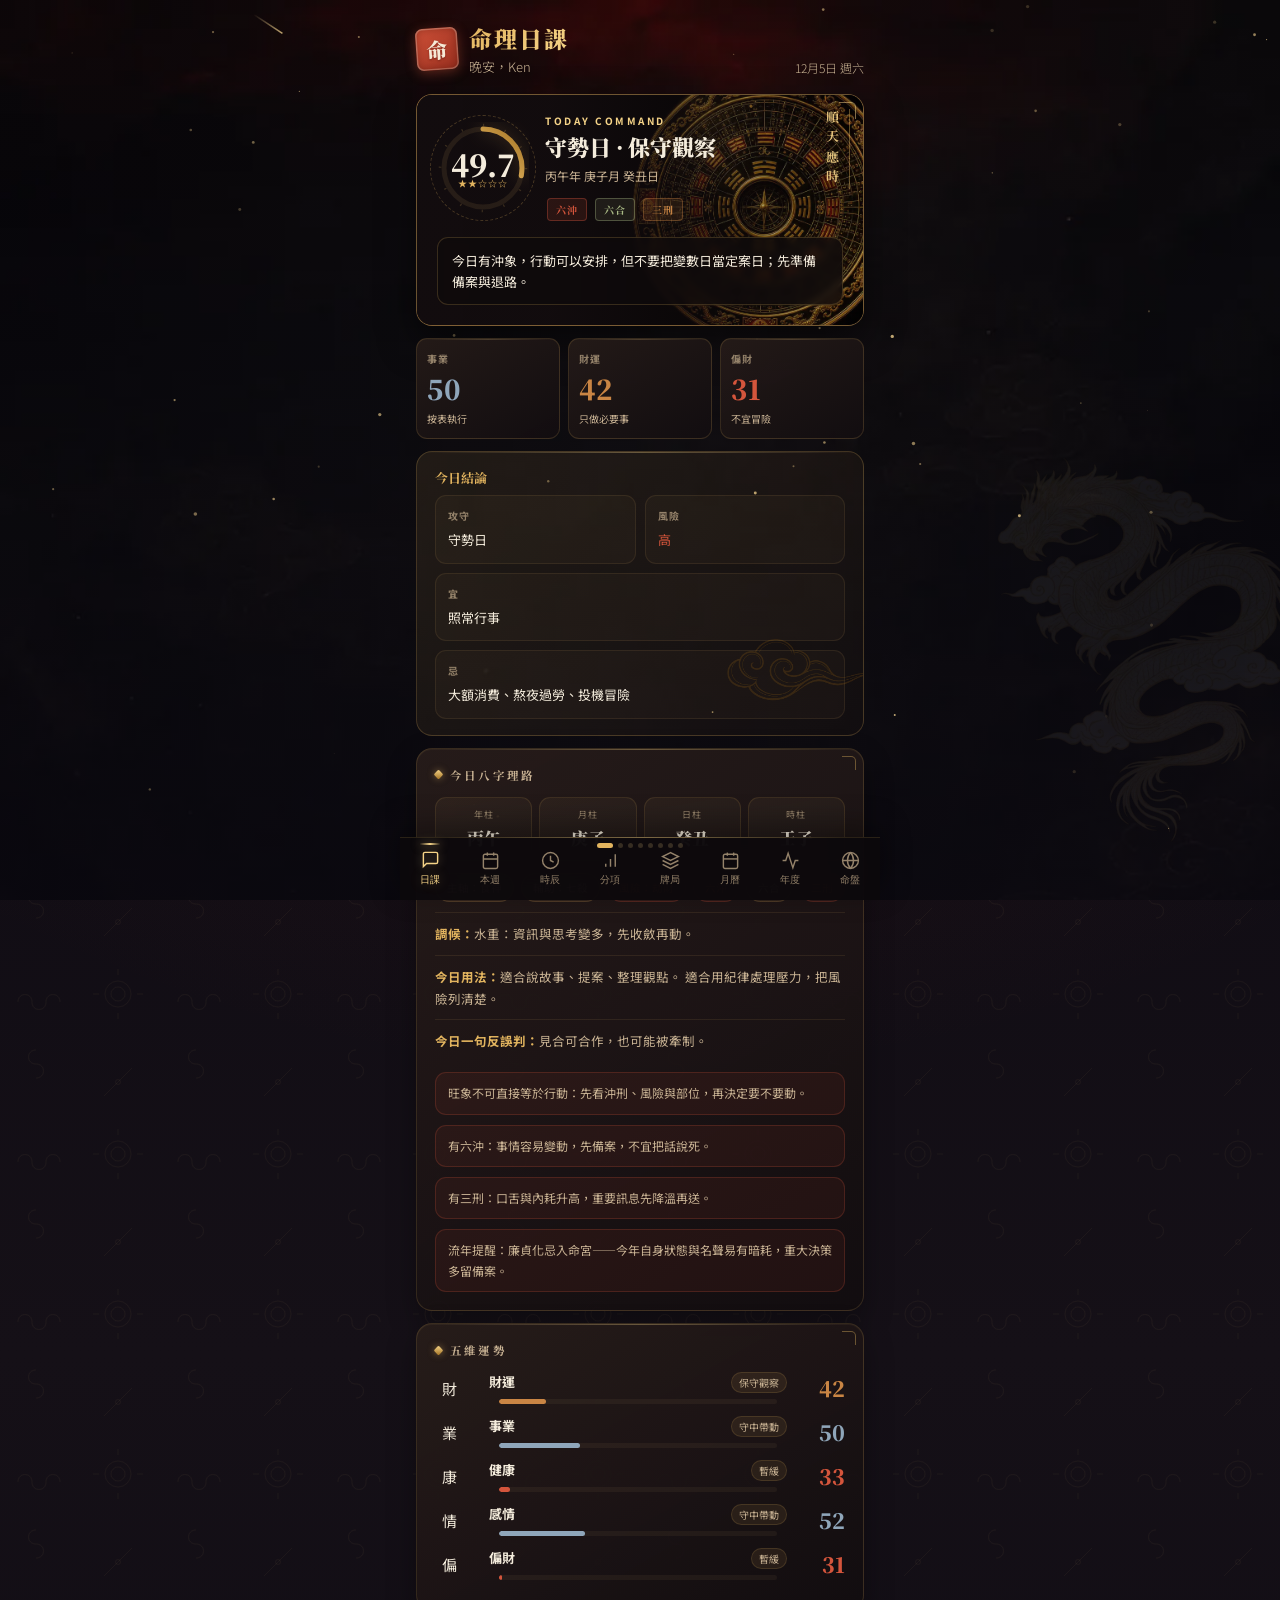
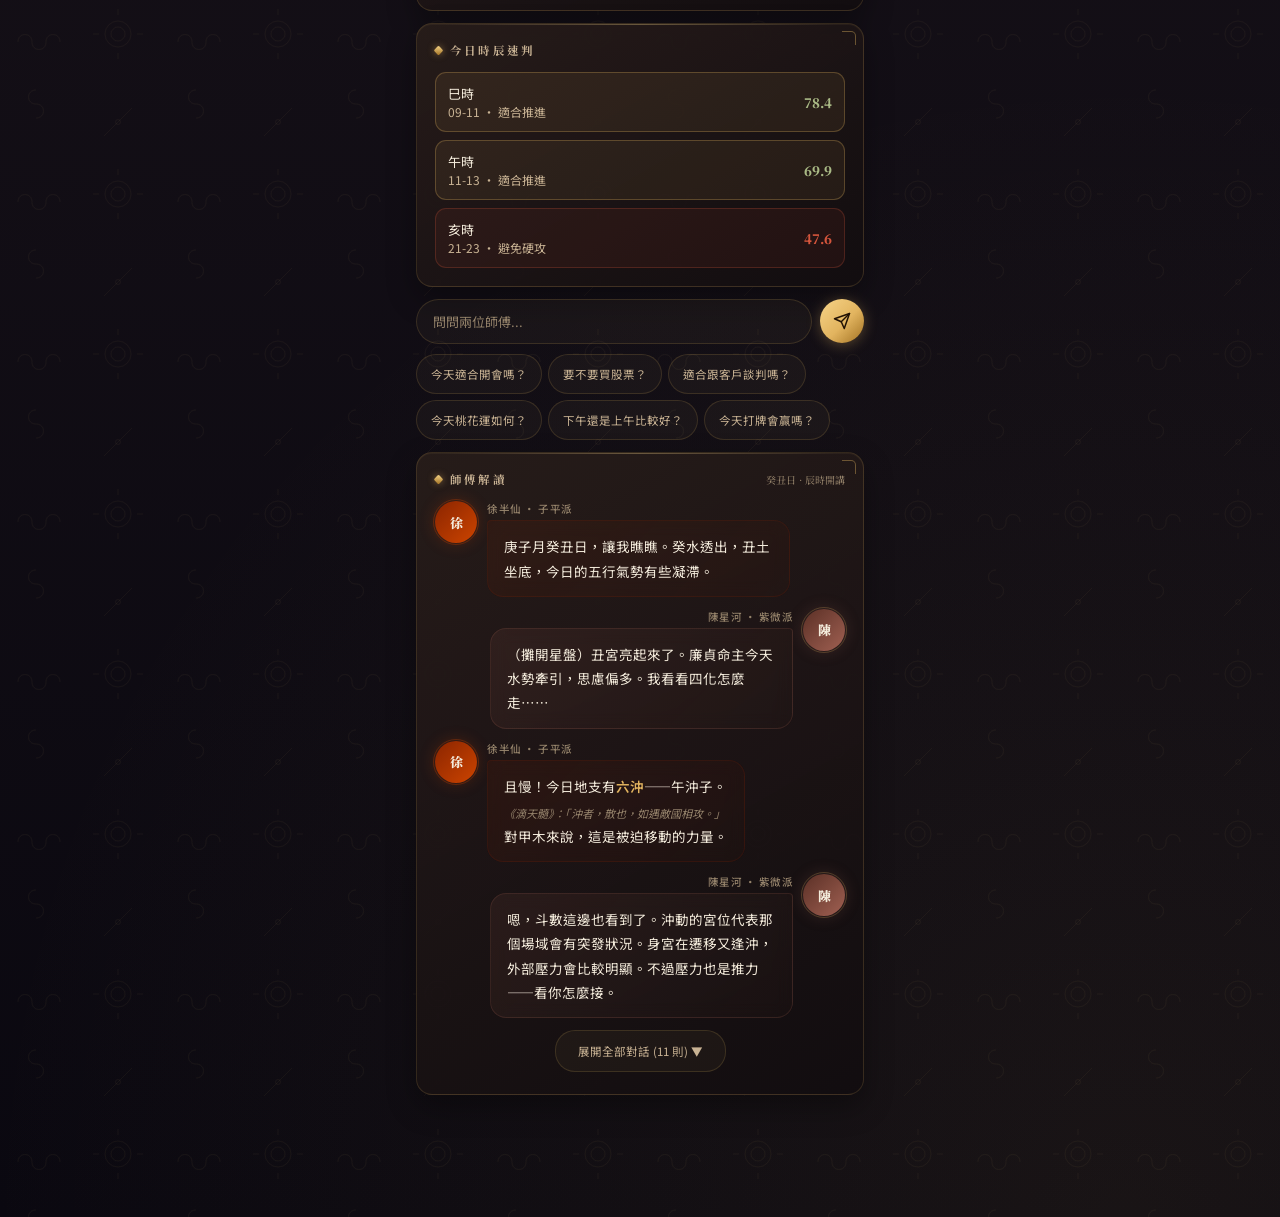
==== commit cf84b869: "ken-bazi v12.0: fix week/day score mismatch, UTC date bug, cross-day refresh, real compass" ====
--- a/ken-bazi-app/index.html
+++ b/ken-bazi-app/index.html
@@ -148,7 +148,22 @@
 .tg-cell:active{transform:scale(.95)}.tg-cell.tg-active{border-color:rgba(226,180,95,.38);background:rgba(226,180,95,.06)}
 .tg-name{font-family:var(--font-display);font-size:14px;font-weight:900}.tg-label{font-size:9px;color:var(--text3);margin-top:4px}
 /* Compass */
-.compass-wrap{display:flex;justify-content:center;padding:10px 0}
+.compass-wrap{display:flex;flex-direction:column;align-items:center;padding:10px 0}
+.cp-stage{position:relative;line-height:0}
+.cp-stage.cp-live::after{content:'';position:absolute;inset:-6px;border-radius:50%;border:1px solid rgba(226,180,95,.3);animation:pulse-gold 2.4s ease-in-out infinite;pointer-events:none}
+#lp-dial{transition:transform .12s linear}
+.cp-panel{width:100%;max-width:230px;text-align:center;margin-top:10px}
+.cp-read{font-family:var(--font-display);font-size:15px;font-weight:800;color:var(--text);letter-spacing:.5px}
+.cp-read strong{color:var(--gold-hi);font-size:18px}
+.cp-hint{font-size:11.5px;color:var(--text2);margin-top:5px;min-height:16px;transition:color .2s}
+.cp-hint.on{color:var(--green);font-weight:800}
+.cp-hint.warn{color:var(--red);font-weight:800}
+.cp-btn{margin-top:10px;width:100%;min-height:44px;background:linear-gradient(140deg,rgba(226,180,95,.16),rgba(226,180,95,.06));color:var(--gold-hi);border:1px solid rgba(226,180,95,.34);border-radius:var(--radius-sm);font-family:var(--font-display);font-size:13.5px;font-weight:800;letter-spacing:1px;cursor:pointer;transition:all .2s}
+.cp-btn:active{transform:scale(.97);background:rgba(226,180,95,.24)}
+.cp-status{font-size:10.5px;color:var(--text3);margin-top:7px;line-height:1.6}
+.cp-status.on{color:var(--green)}
+.cp-status.warn{color:var(--orange)}
+@media(prefers-reduced-motion:reduce){#lp-dial{transition:none}.cp-stage.cp-live::after{animation:none}}
 /* Fortune stick */
 .stick-area{text-align:center;padding:20px 0}
 .stick-btn{background:linear-gradient(140deg,#d4553c,#a03322);color:#f8ecd9;border:1px solid rgba(246,233,214,.18);padding:14px 32px;border-radius:var(--radius);font-size:15px;font-weight:900;font-family:var(--font-display);cursor:pointer;box-shadow:0 4px 20px rgba(212,85,60,.3),inset 0 0 12px rgba(60,10,4,.3);transition:all .3s;position:relative;overflow:hidden;letter-spacing:2px}
@@ -552,10 +567,13 @@
   var branchDir={"子":"北","丑":"東北","寅":"東北","卯":"東","辰":"東南","巳":"東南","午":"南","未":"西南","申":"西南","酉":"西","戌":"西北","亥":"西北"};
   var chongMap={"子":"南","丑":"西南","寅":"西南","卯":"西","辰":"西北","巳":"西北","午":"北","未":"東北","申":"東北","酉":"東","戌":"東南","亥":"東南"};
   var wealthByDayGan={甲:"東北",乙:"西南",丙:"西",丁:"西北",戊:"北",己:"北",庚:"東",辛:"東南",壬:"南",癸:"南"};
+  // 六合方＝日支的六合對象所在方位，主穩定、黏合、守成
+  var heMap={"子":"丑","丑":"子","寅":"亥","亥":"寅","卯":"戌","戌":"卯","辰":"酉","酉":"辰","巳":"申","申":"巳","午":"未","未":"午"};
   var dayZ=f.gz.day.z,dayG=f.gz.day.g,wealth=wealthByDayGan[dayG]||"東北";
   var move=branchDir[dayZ]||"東",avoid=chongMap[dayZ]||"西";
+  var hold=branchDir[heMap[dayZ]]||"南";
   var guard=(f.cats["財運"]<50||f.cats["偏財"]<50||hasSpecial(f,"六沖")||hasSpecial(f,"三刑"));
-  return{wealth:wealth,move:move,avoid:avoid,guard:guard,guardText:guard?"有財位，但今日不宜重倉、追損或冒險；適合整理財務與談條件。":"財位可作為談財務、整理預算、安排行動的提示；仍不是獲利保證。"}
+  return{wealth:wealth,move:move,avoid:avoid,hold:hold,heZhi:heMap[dayZ]||"",guard:guard,guardText:guard?"有財位，但今日不宜重倉、追損或冒險；適合整理財務與談條件。":"財位可作為談財務、整理預算、安排行動的提示；仍不是獲利保證。"}
 }
 function pillarMiniHTML(gz){
   var labels=[["年",gz.year],["月",gz.month],["日",gz.day],["時",gz.hour]],h="";
@@ -802,25 +820,33 @@
 }
 function yiJi(f){var c=f.cats,comp=f.comp,yi=[],ji=[];if(c["財運"]>=70)yi.push("理財規劃");else if(c["財運"]<50)ji.push("大額消費");if(c["事業"]>=70)yi.push("商業談判");else if(c["事業"]<50)ji.push("重大決策");if(c["健康"]>=70)yi.push("運動健身");else if(c["健康"]<50)ji.push("熬夜過勞");if(c["感情"]>=70)yi.push("社交聚會");else if(c["感情"]<50)ji.push("情緒化溝通");if(c["偏財"]>=75)yi.push("資金檢視");else if(c["偏財"]<45)ji.push("投機冒險");if(comp>=75)yi.push("新計畫");if(comp<45)ji.push("簽約合作");return{yi:yi.length?yi:["照常行事"],ji:ji.length?ji:["無特別禁忌"]}}
 function rWeek(){
-  var now=new Date(),dow=now.getDay(),mon=new Date(now);mon.setDate(now.getDate()-((dow+6)%7));
-  document.getElementById("wk-sub").textContent=(mon.getMonth()+1)+"/"+mon.getDate()+" ~ "+(mon.getMonth()+1)+"/"+(mon.getDate()+6);
+  // 一律用「午時基準」計分，與月曆、日期 modal、年度頁完全一致。
+  // 不可用 new Date() 直接帶現在時刻：時柱佔 28% 權重，會讓同一天在不同頁面出現不同分數。
+  var now=new Date(),dow=now.getDay();
+  var mon=new Date(now.getFullYear(),now.getMonth(),now.getDate()-((dow+6)%7),12,0,0);
+  var sun=new Date(mon.getFullYear(),mon.getMonth(),mon.getDate()+6,12,0,0);
+  document.getElementById("wk-sub").textContent=(mon.getMonth()+1)+"/"+mon.getDate()+" ~ "+(sun.getMonth()+1)+"/"+sun.getDate()+"　·　午時基準分";
   var dayNames=["一","二","三","四","五","六","日"],days=[],avgCats={};
   var cn=["財運","事業","健康","感情","偏財"];for(var ci=0;ci<cn.length;ci++)avgCats[cn[ci]]=0;
-  for(var i=0;i<7;i++){var d=new Date(mon);d.setDate(mon.getDate()+i);var f=calc(d);days.push({d:d,f:f,name:dayNames[i]});for(ci=0;ci<cn.length;ci++)avgCats[cn[ci]]+=f.cats[cn[ci]]}
+  for(var i=0;i<7;i++){var d=new Date(mon.getFullYear(),mon.getMonth(),mon.getDate()+i,12,0,0);var f=calc(d);days.push({d:d,f:f,name:dayNames[i]});for(ci=0;ci<cn.length;ci++)avgCats[cn[ci]]+=f.cats[cn[ci]]}
   for(ci=0;ci<cn.length;ci++)avgCats[cn[ci]]=Math.round(avgCats[cn[ci]]/7);
   var best=0;for(i=1;i<7;i++){if(days[i].f.comp>days[best].f.comp)best=i}
   var todayIdx=(dow+6)%7;
   var dhtml="<div class=\"wk-days\">";
   for(i=0;i<7;i++){var dd=days[i],cls="wk-day";if(i===best)cls+=" wk-best";if(i===todayIdx)cls+=" wk-today";
     dhtml+='<div class="'+cls+'" onclick="showDay('+dd.d.getFullYear()+","+dd.d.getMonth()+","+dd.d.getDate()+')"><div class="wd-name">'+dd.name+'</div><div class="wd-date">'+(dd.d.getMonth()+1)+"/"+dd.d.getDate()+'</div><div class="wd-sc" style="color:'+sCol(dd.f.comp)+'">'+Math.round(dd.f.comp)+'</div><div class="wd-star">'+stars(dd.f.star)+'</div></div>'}
-  dhtml+="</div>";document.getElementById("wk-days").innerHTML=dhtml;
+  dhtml+="</div>";
+  dhtml+='<div style="font-size:10.5px;color:var(--text3);line-height:1.7;margin-top:8px;text-align:center">每日分數以午時為基準，點進去看到的是同一個數字。<br>首頁「今日總分」是<strong style="color:var(--accent)">當下時辰</strong>的即時分，會隨時辰浮動，兩者不同屬正常。</div>';
+  document.getElementById("wk-days").innerHTML=dhtml;
   var ranked=days.slice().sort(function(a,b){return b.f.comp-a.f.comp});
   var rhtml="";for(i=0;i<7;i++){var rd=ranked[i],nc=i===0?"background:rgba(216,167,76,.15);color:var(--accent)":i===1?"background:rgba(159,92,74,.12);color:var(--purple)":i===2?"background:rgba(179,138,100,.12);color:var(--blue)":"background:rgba(255,255,255,.03);color:var(--text3)";
     rhtml+='<div class="wk-rank-row"><div class="wk-rank-num" style="'+nc+'">'+(i+1)+'</div><div style="flex:1;font-size:13px">'+rd.name+" "+(rd.d.getMonth()+1)+"/"+rd.d.getDate()+'</div><div style="font-family:var(--font-display);font-weight:900;font-size:16px;color:'+sCol(rd.f.comp)+'">'+rd.f.comp+'</div><div style="font-size:9px;color:var(--accent);margin-left:6px">'+stars(rd.f.star)+'</div></div>'}
   document.getElementById("wk-rank").innerHTML=rhtml;
   document.getElementById("wk-radar").innerHTML=radarSVG(avgCats,160)
 }
-function rHrs(){var i=document.getElementById("hrs-dt");if(!i.value)i.value=new Date().toISOString().slice(0,10);loadHrs()}
+// toISOString() 是 UTC。台灣 UTC+8，凌晨 00:00~08:00 用它會抓到「昨天」。一律用本地日期。
+function localISO(d){return d.getFullYear()+"-"+String(d.getMonth()+1).padStart(2,"0")+"-"+String(d.getDate()).padStart(2,"0")}
+function rHrs(){var i=document.getElementById("hrs-dt");if(!i.value)i.value=localISO(new Date());loadHrs()}
 function loadHrs(){
   var d=document.getElementById("hrs-dt").value,base=new Date(d+"T00:00:00");
   document.getElementById("hrs-sub").textContent=base.toLocaleDateString("zh-TW",{year:"numeric",month:"long",day:"numeric"});
@@ -842,7 +868,7 @@
     html+='<div class="card cat-card" onclick="this.classList.toggle(\'expanded\')"><div class="cat-card-hdr"><div class="cat-card-title">'+ciI[ki]+" "+n+'</div><div class="cat-card-score" style="color:'+sCol(sv)+'">'+sv+'</div></div><div class="cat-track" style="height:5px;margin-bottom:12px"><div class="cat-fill" style="width:'+pct+"%;background:"+sCol(sv)+'"></div></div><div class="cat-advice">'+adv[n][t]+tipH+"</div></div>"}
   document.getElementById("cats-list").innerHTML=html
 }
-function rSpec(){var i=document.getElementById("sp-dt");if(!i.value)i.value=new Date().toISOString().slice(0,10);loadSp()}
+function rSpec(){var i=document.getElementById("sp-dt");if(!i.value)i.value=localISO(new Date());loadSp()}
 
 var HOUR_NAME={"子":"子時 23-01","丑":"丑時 01-03","寅":"寅時 03-05","卯":"卯時 05-07","辰":"辰時 07-09","巳":"巳時 09-11","午":"午時 11-13","未":"未時 13-15","申":"申時 15-17","酉":"酉時 17-19","戌":"戌時 19-21","亥":"亥時 21-23"};
 function liveSpecHTML(){
@@ -1047,11 +1073,105 @@
   showM(name,'<div class="guide-section"><h4>命理意思</h4>'+g.meaning+'</div><div class="guide-section"><h4>對 Ken 的意義</h4>'+g.ken+'</div><div class="guide-section"><h4>今天怎麼用</h4>'+g.use+'</div><div class="guide-section"><h4>不要誤用</h4>'+g.misuse+'</div>')
 }
 // === COMPASS (方位) ===
+// ===== 真實羅盤（接裝置磁力計）=====
+var CP={heading:null,raw:null,mode:"static",evt:null,handler:null,timer:null,raf:0,wd:null};
+var DIR8=["北","東北","東","東南","南","西南","西","西北"];
+function headingToDir(h){return DIR8[Math.round((((h%360)+360)%360)/45)%8]}
+function dirToDeg(n){var i=DIR8.indexOf(n);return i<0?0:i*45}
+// 磁力計原始值抖動大，做環形低通濾波（處理 0/360 交界）
+function smoothHeading(prev,next){
+  if(prev===null)return next;
+  var d=((next-prev+540)%360)-180;
+  return ((prev+d*0.22)%360+360)%360;
+}
+function setCompassStatus(txt,cls){
+  var el=document.getElementById("cp-status");
+  if(el){el.textContent=txt;el.className="cp-status"+(cls?" "+cls:"")}
+  if(cls==="warn")setCompassBtn(false); // 失敗就把按鈕標籤打回「啟動」
+}
+function setCompassBtn(live){
+  var b=document.getElementById("cp-btn");if(b)b.textContent=live?"關閉指南針":"啟動指南針";
+}
+function applyHeading(){
+  CP.raf=0;
+  var dial=document.getElementById("lp-dial");
+  if(!dial||CP.heading===null)return;
+  dial.setAttribute("transform","rotate("+(-CP.heading).toFixed(1)+" 105 105)");
+  var facing=headingToDir(CP.heading),wd=CP.wd;
+  var deg=Math.round(CP.heading);
+  var read=document.getElementById("cp-read");
+  if(read)read.innerHTML='面向 <strong>'+facing+'</strong> <span style="color:var(--text3)">'+deg+'°</span>';
+  // 是否正對財位（±22.5°）
+  var hint=document.getElementById("cp-hint");
+  if(hint&&wd){
+    var diff=Math.abs(((CP.heading-dirToDeg(wd.wealth)+540)%360)-180);
+    if(diff<=22.5){hint.textContent="✓ 正對財位 "+wd.wealth;hint.className="cp-hint on"}
+    else{
+      var da=Math.abs(((CP.heading-dirToDeg(wd.avoid)+540)%360)-180);
+      if(da<=22.5){hint.textContent="⚠ 正對沖方 "+wd.avoid;hint.className="cp-hint warn"}
+      else{hint.textContent="財位在 "+wd.wealth+"，再轉一下";hint.className="cp-hint"}
+    }
+  }
+}
+function onOrientation(e){
+  var h=null;
+  if(typeof e.webkitCompassHeading==="number"&&!isNaN(e.webkitCompassHeading))h=e.webkitCompassHeading; // iOS：已是真北磁方位
+  else if(typeof e.alpha==="number"&&e.alpha!==null)h=(360-e.alpha)%360;                                 // Android：alpha 逆時針
+  if(h===null||isNaN(h))return;
+  if(CP.evt==="deviceorientation"&&e.absolute===false&&CP.mode!=="live"){
+    setCompassStatus("此裝置只給相對方位，讀數可能偏移","warn");
+  }
+  CP.raw=h;CP.heading=smoothHeading(CP.heading,h);
+  if(CP.mode!=="live"){CP.mode="live";var w=document.getElementById("compass-wrap-inner");if(w)w.classList.add("cp-live");setCompassStatus("已連線 · 轉動手機校準","on");setCompassBtn(true)}
+  if(!CP.raf)CP.raf=requestAnimationFrame(applyHeading);
+  if(CP.timer){clearTimeout(CP.timer);CP.timer=null}
+}
+function attachCompass(){
+  detachCompass(true);
+  CP.evt=("ondeviceorientationabsolute" in window)?"deviceorientationabsolute":"deviceorientation";
+  CP.handler=onOrientation;
+  window.addEventListener(CP.evt,CP.handler,true);
+  setCompassStatus("讀取方位中…");
+  CP.timer=setTimeout(function(){
+    if(CP.heading===null){detachCompass();setCompassStatus("讀不到方位資料，維持靜態盤面","warn")}
+  },3500);
+}
+function detachCompass(keepHeading){
+  if(CP.handler&&CP.evt)window.removeEventListener(CP.evt,CP.handler,true);
+  CP.handler=null;CP.evt=null;
+  if(CP.timer){clearTimeout(CP.timer);CP.timer=null}
+  if(!keepHeading){CP.heading=null;CP.mode="static";var w=document.getElementById("compass-wrap-inner");if(w)w.classList.remove("cp-live")}
+}
+function startCompass(){
+  haptic(15);
+  if(typeof DeviceOrientationEvent==="undefined"){setCompassStatus("此裝置/瀏覽器不支援方位感測","warn");return}
+  if(location.protocol!=="https:"&&location.hostname!=="localhost"&&location.hostname!=="127.0.0.1"){
+    setCompassStatus("需在 HTTPS 網址下才能讀方位","warn");return
+  }
+  if(typeof DeviceOrientationEvent.requestPermission==="function"){ // iOS 13+
+    DeviceOrientationEvent.requestPermission().then(function(s){
+      if(s==="granted")attachCompass();
+      else setCompassStatus("方位權限被拒絕，維持靜態盤面","warn")
+    }).catch(function(){setCompassStatus("無法取得方位權限（請用 Safari 開啟）","warn")});
+  }else attachCompass();
+}
+function toggleCompass(){
+  if(CP.mode==="live"){
+    detachCompass();
+    var dial=document.getElementById("lp-dial");if(dial)dial.setAttribute("transform","rotate(0 105 105)");
+    var read=document.getElementById("cp-read");if(read)read.innerHTML='靜態盤面 <span style="color:var(--text3)">北在上</span>';
+    var hint=document.getElementById("cp-hint");if(hint){hint.textContent="財位在 "+(CP.wd?CP.wd.wealth:"—");hint.className="cp-hint"}
+    setCompassStatus("已關閉指南針");
+    setCompassBtn(false);
+  }else{
+    startCompass(); // 成功連上才由 onOrientation 改按鈕標籤
+  }
+}
 function renderCompass(){
   var f=curFortune||calc(new Date()),gz=f.gz;
-  var wd=getWealthDirection(f);
+  var wd=getWealthDirection(f);CP.wd=wd;
   var dayZ=gz.day.z;
-  var goodDir=wd.move,badDir=wd.avoid,wealthDir=wd.wealth;
+  var goodDir=wd.move,badDir=wd.avoid,wealthDir=wd.wealth,holdDir=wd.hold;
   var size=210,cx=105,cy=105;
   var dirs=[["北",0],["東北",45],["東",90],["東南",135],["南",180],["西南",225],["西",270],["西北",315]];
   var trig={"北":"☵","東北":"☶","東":"☳","東南":"☴","南":"☲","西南":"☷","西":"☱","西北":"☰"};
@@ -1060,11 +1180,15 @@
   svg+='<circle cx="'+cx+'" cy="'+cy+'" r="96" fill="url(#lpbg)"/>';
   svg+='<circle cx="'+cx+'" cy="'+cy+'" r="96" fill="none" stroke="rgba(226,180,95,.45)" stroke-width="1.5"/>';
   svg+='<circle cx="'+cx+'" cy="'+cy+'" r="91" fill="none" stroke="rgba(226,180,95,.14)" stroke-width="1"/>';
-  var ticks='';
-  for(var t=0;t<24;t++){var ta=t*15*Math.PI/180;
+
+  // ── 轉盤：跟著真北轉，所以刻度不能再做裝飾性旋轉動畫 ──
+  svg+='<g id="lp-dial" transform="rotate(0 '+cx+' '+cy+')">';
+  for(var t=0;t<24;t++){var ta=(t*15-90)*Math.PI/180;
     var tx1=cx+87*Math.cos(ta),ty1=cy+87*Math.sin(ta),tx2=cx+92*Math.cos(ta),ty2=cy+92*Math.sin(ta);
-    ticks+='<line x1="'+tx1.toFixed(1)+'" y1="'+ty1.toFixed(1)+'" x2="'+tx2.toFixed(1)+'" y2="'+ty2.toFixed(1)+'" stroke="rgba(226,180,95,'+(t%3===0?'.5':'.2')+')" stroke-width="'+(t%3===0?'1.5':'1')+'"/>'}
-  svg+='<g class="luopan-ticks" style="transform-box:fill-box">'+ticks+'</g>';
+    svg+='<line x1="'+tx1.toFixed(1)+'" y1="'+ty1.toFixed(1)+'" x2="'+tx2.toFixed(1)+'" y2="'+ty2.toFixed(1)+'" stroke="rgba(226,180,95,'+(t%3===0?'.5':'.2')+')" stroke-width="'+(t%3===0?'1.5':'1')+'"/>'}
+  // 真北標記（紅針指向的那一格）
+  svg+='<path d="M '+cx+' '+(cy-84)+' l -4.5 9 l 9 0 Z" fill="var(--red)" opacity=".9"/>';
+  svg+='<text x="'+cx+'" y="'+(cy-70)+'" text-anchor="middle" dominant-baseline="middle" fill="var(--red)" font-size="8" font-weight="900" letter-spacing="1">N</text>';
   for(var i=0;i<dirs.length;i++){var d=dirs[i],name=d[0],ang=(d[1]-90)*Math.PI/180;
     var bx=cx+76*Math.cos(ang),by=cy+76*Math.sin(ang);
     svg+='<text x="'+bx.toFixed(1)+'" y="'+by.toFixed(1)+'" text-anchor="middle" dominant-baseline="middle" fill="rgba(226,180,95,.6)" font-size="13">'+trig[name]+'</text>';
@@ -1074,19 +1198,37 @@
   for(i=0;i<dirs.length;i++){var d2=dirs[i],name2=d2[0],ang2=(d2[1]-90)*Math.PI/180;
     var lx=cx+51*Math.cos(ang2),ly=cy+51*Math.sin(ang2);
     var col="var(--text3)",fw="600";
-    if(name2===wealthDir){col="var(--gold-hi)";fw="900"}
+    if(name2===holdDir){col="var(--blue)";fw="700"}
     if(name2===goodDir){col="var(--green)";fw="800"}
     if(name2===badDir){col="var(--red)";fw="800"}
+    if(name2===wealthDir){col="var(--gold-hi)";fw="900"}
     var fs=name2.length>1?10:12;
     if(name2===wealthDir)svg+='<circle cx="'+lx.toFixed(1)+'" cy="'+ly.toFixed(1)+'" r="12" fill="rgba(226,180,95,.13)" stroke="rgba(226,180,95,.45)" stroke-width="1"/>';
     svg+='<text x="'+lx.toFixed(1)+'" y="'+ly.toFixed(1)+'" text-anchor="middle" dominant-baseline="middle" fill="'+col+'" font-size="'+fs+'" font-weight="'+fw+'" font-family="var(--font-display)">'+name2+'</text>'}
   svg+='<circle cx="'+cx+'" cy="'+cy+'" r="33" fill="none" stroke="rgba(226,180,95,.22)"/>';
+  svg+='</g>';
+
+  // ── 固定層：太極中心 + 頂端「你面向」指標（不隨盤轉）──
   svg+='<circle cx="'+cx+'" cy="'+cy+'" r="12" fill="#14100f" stroke="rgba(226,180,95,.5)" stroke-width="1"/>';
   svg+='<path d="M '+cx+' '+(cy-12)+' A 12 12 0 0 1 '+cx+' '+(cy+12)+' A 6 6 0 0 1 '+cx+' '+cy+' A 6 6 0 0 0 '+cx+' '+(cy-12)+' Z" fill="rgba(226,180,95,.78)"/>';
   svg+='<circle cx="'+cx+'" cy="'+(cy-6)+'" r="2" fill="#14100f"/><circle cx="'+cx+'" cy="'+(cy+6)+'" r="2" fill="rgba(226,180,95,.9)"/>';
+  svg+='<path d="M '+cx+' 3 l -6 12 l 12 0 Z" fill="var(--gold-hi)"/>';
+  svg+='<line x1="'+cx+'" y1="15" x2="'+cx+'" y2="26" stroke="rgba(226,180,95,.5)" stroke-width="1.5"/>';
   svg+='</svg>';
-  document.getElementById("compass-wrap").innerHTML=svg;
-  document.getElementById("compass-detail").innerHTML='<div class="compass-legend"><div class="compass-item"><span style="color:var(--accent)">財位</span><br><strong>'+wealthDir+'</strong><br>談條件、整理預算</div><div class="compass-item"><span style="color:var(--green)">宜動方</span><br><strong>'+goodDir+'</strong><br>拜訪、溝通、推進</div><div class="compass-item"><span style="color:var(--red)">沖方</span><br><strong>'+badDir+'</strong><br>少硬碰、留備案</div><div class="compass-item"><span style="color:var(--text2)">宜守方</span><br><strong>'+dayZ+'</strong><br>'+gz.day.g+gz.day.z+'日參考</div></div><div class="anti-misread">'+wd.guardText+' 命理只能作為狀態與風險輔助，不能取代現實風控。</div>'
+
+  var live=(CP.mode==="live");
+  var html='<div class="cp-stage'+(live?" cp-live":"")+'" id="compass-wrap-inner">'+svg+'</div>'
+    +'<div class="cp-panel">'
+    +'<div class="cp-read" id="cp-read">'+(live?'讀取中…':'靜態盤面 <span style="color:var(--text3)">北在上</span>')+'</div>'
+    +'<div class="cp-hint" id="cp-hint">財位在 '+wealthDir+'</div>'
+    +'<button class="cp-btn" id="cp-btn" onclick="toggleCompass()">'+(live?"關閉指南針":"啟動指南針")+'</button>'
+    +'<div class="cp-status" id="cp-status">頂端金色箭頭＝你面向的方向</div>'
+    +'</div>';
+  var wrap=document.getElementById("compass-wrap");
+  wrap.innerHTML=html;
+  if(live&&CP.heading!==null)applyHeading();
+
+  document.getElementById("compass-detail").innerHTML='<div class="compass-legend"><div class="compass-item"><span style="color:var(--accent)">財位</span><br><strong>'+wealthDir+'</strong><br>談條件、整理預算</div><div class="compass-item"><span style="color:var(--green)">宜動方</span><br><strong>'+goodDir+'</strong><br>拜訪、溝通、推進</div><div class="compass-item"><span style="color:var(--red)">沖方</span><br><strong>'+badDir+'</strong><br>少硬碰、留備案</div><div class="compass-item"><span style="color:var(--blue)">宜守方</span><br><strong>'+holdDir+'</strong><br>'+gz.day.g+dayZ+'日合'+wd.heZhi+'</div></div><div class="anti-misread">'+wd.guardText+' 命理只能作為狀態與風險輔助，不能取代現實風控。</div>'
 }
 var jieqiData=[
   [1,5,"小寒"],[1,20,"大寒"],[2,4,"立春"],[2,19,"雨水"],[3,5,"驚蟄"],[3,20,"春分"],
@@ -1211,10 +1353,43 @@
   for(var i2=0;i2<els.length;i2++){els[i2].style.transitionDelay=(i2%5*70)+"ms";_revObs.observe(els[i2])}
 }
 var _goOrig=go;
-go=function(p,dir){_goOrig(p,dir);setTimeout(initReveal,80);setTimeout(initReveal,450)};
+go=function(p,dir){
+  if(p!=="natal"&&CP.mode==="live")detachCompass(); // 離開命盤頁就收掉磁力計，省電
+  _goOrig(p,dir);setTimeout(initReveal,80);setTimeout(initReveal,450)
+};
 setTimeout(initReveal,120);
 
 setInterval(function(){if(curPage==="spec"){var el=document.getElementById("spec-live");if(el)el.outerHTML=liveSpecHTML()}},60000);
+
+// === 跨日 / 跨時辰自動更新 ===
+// 舊版只有在切換分頁時才重算。App 開著過午夜、或從背景喚回，畫面會停在昨天。
+function _dayKey(d){return d.getFullYear()+"-"+d.getMonth()+"-"+d.getDate()}
+function _hourZhi(d){return Math.floor(((d.getHours()+1)%24)/2)} // 子時 23-01 起算
+var _lastDayKey=_dayKey(new Date()),_lastHourZhi=_hourZhi(new Date());
+function refreshCurrentPage(){
+  var p=curPage;
+  if(p==="home")rHome();else if(p==="week")rWeek();else if(p==="hours")rHrs();
+  else if(p==="cats")rCats();else if(p==="spec")rSpec();else if(p==="cal")rCal();
+  else if(p==="year")rYear();else if(p==="natal")rNatal();
+  setTimeout(initReveal,60);
+}
+function checkRollover(force){
+  var now=new Date(),dk=_dayKey(now),hz=_hourZhi(now);
+  var dayChanged=(dk!==_lastDayKey),hourChanged=(hz!==_lastHourZhi);
+  if(!force&&!dayChanged&&!hourChanged)return;
+  _lastDayKey=dk;_lastHourZhi=hz;
+  curFortune=null; // 清掉快取，讓所有 curFortune|| 的地方（羅盤、問答、十神）重算
+  if(dayChanged){
+    calY=now.getFullYear();calM=now.getMonth();
+    var a=document.getElementById("hrs-dt");if(a)a.value=localISO(now);
+    var b=document.getElementById("sp-dt");if(b)b.value=localISO(now);
+  }
+  refreshCurrentPage();
+}
+setInterval(function(){checkRollover(false)},30000);
+document.addEventListener("visibilitychange",function(){if(!document.hidden)checkRollover(false)});
+window.addEventListener("focus",function(){checkRollover(false)});
+window.addEventListener("pageshow",function(e){if(e.persisted)checkRollover(true)});
 </script>
 </body>
 </html>
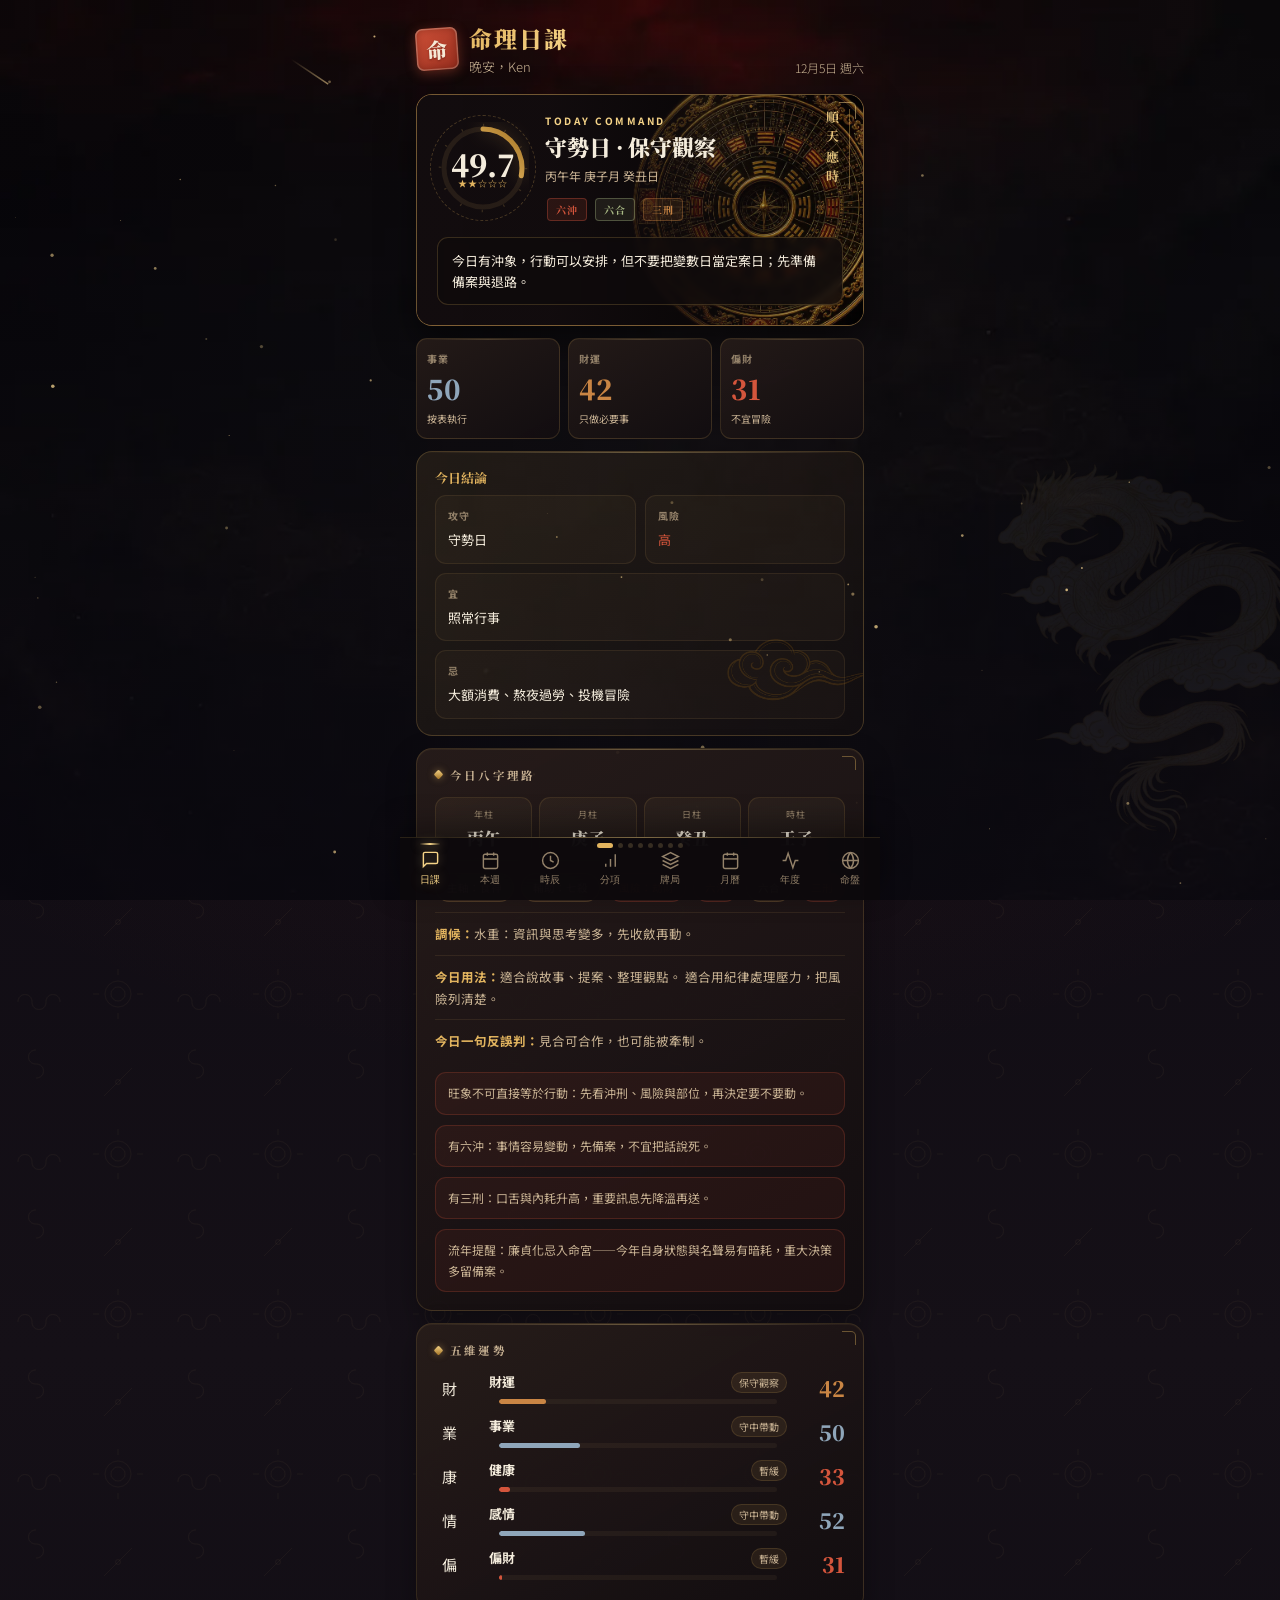
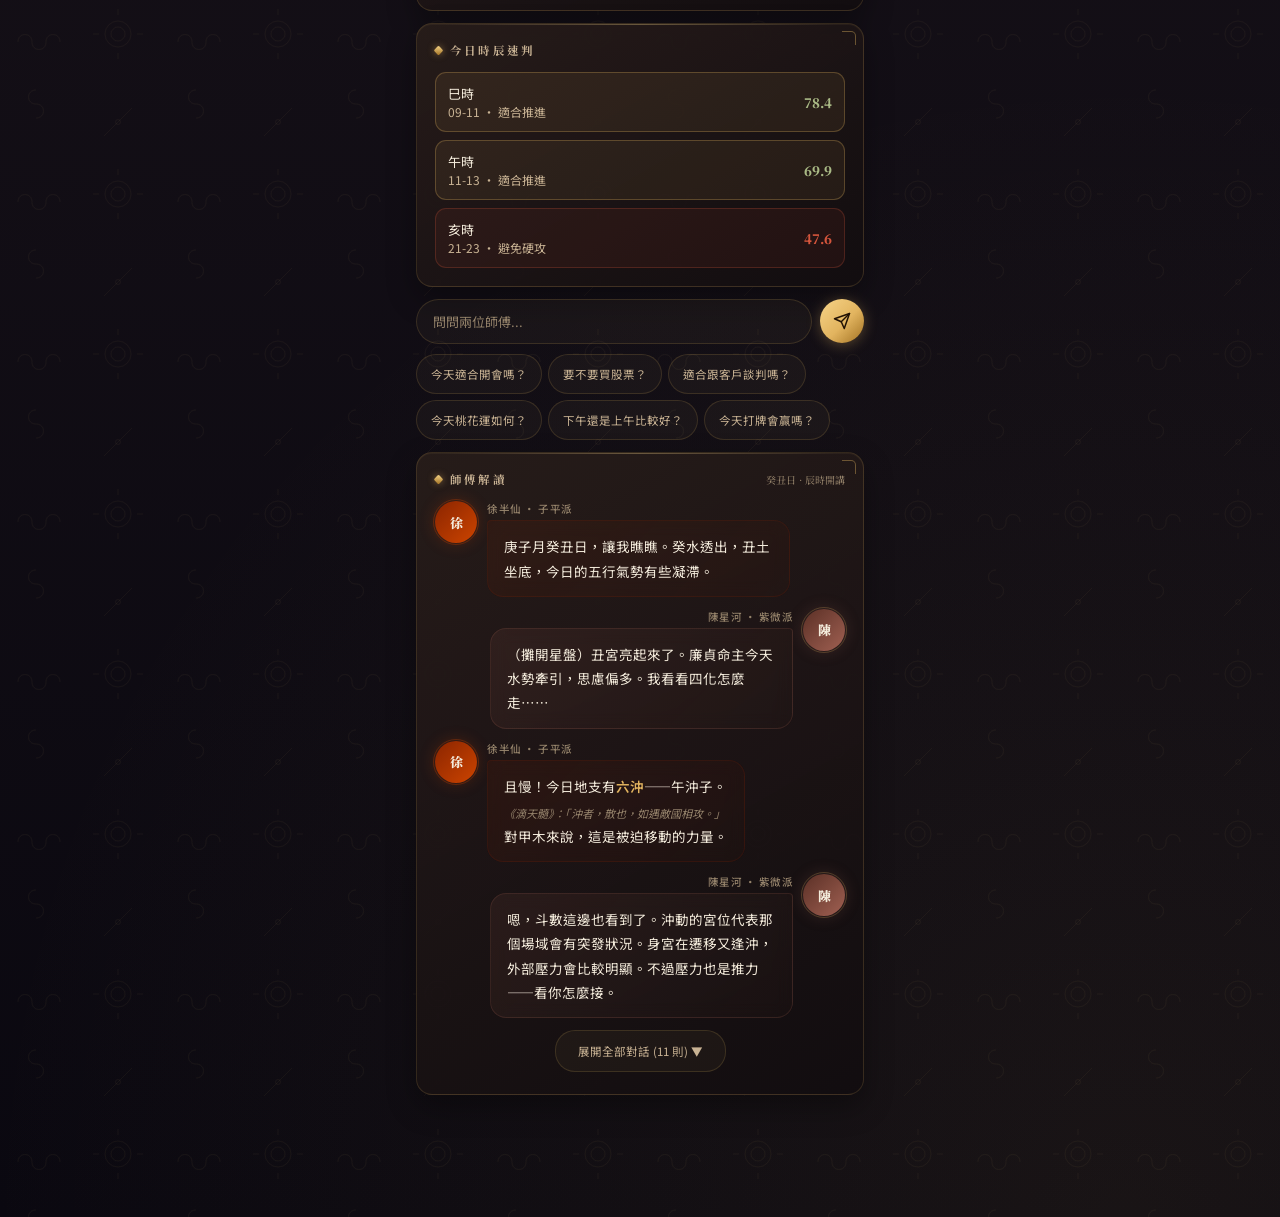
==== commit e1122cbc: "ken-bazi v12.1: fix week/day score mismatch, UTC date bug, cross-day refresh, real compass" ====
--- a/ken-bazi-app/index.html
+++ b/ken-bazi-app/index.html
@@ -898,7 +898,7 @@
 }
 // === CALENDAR ===
 function rCal(){
-  var now=new Date();if(!calY)calY=now.getFullYear();if(!calM)calM=now.getMonth();
+  var now=new Date();if(calY==null)calY=now.getFullYear();if(calM==null)calM=now.getMonth();
   document.getElementById("cal-title").textContent=calY+"年 "+(calM+1)+"月";
   drawCal();calStats();calTrend();
   // Set default range
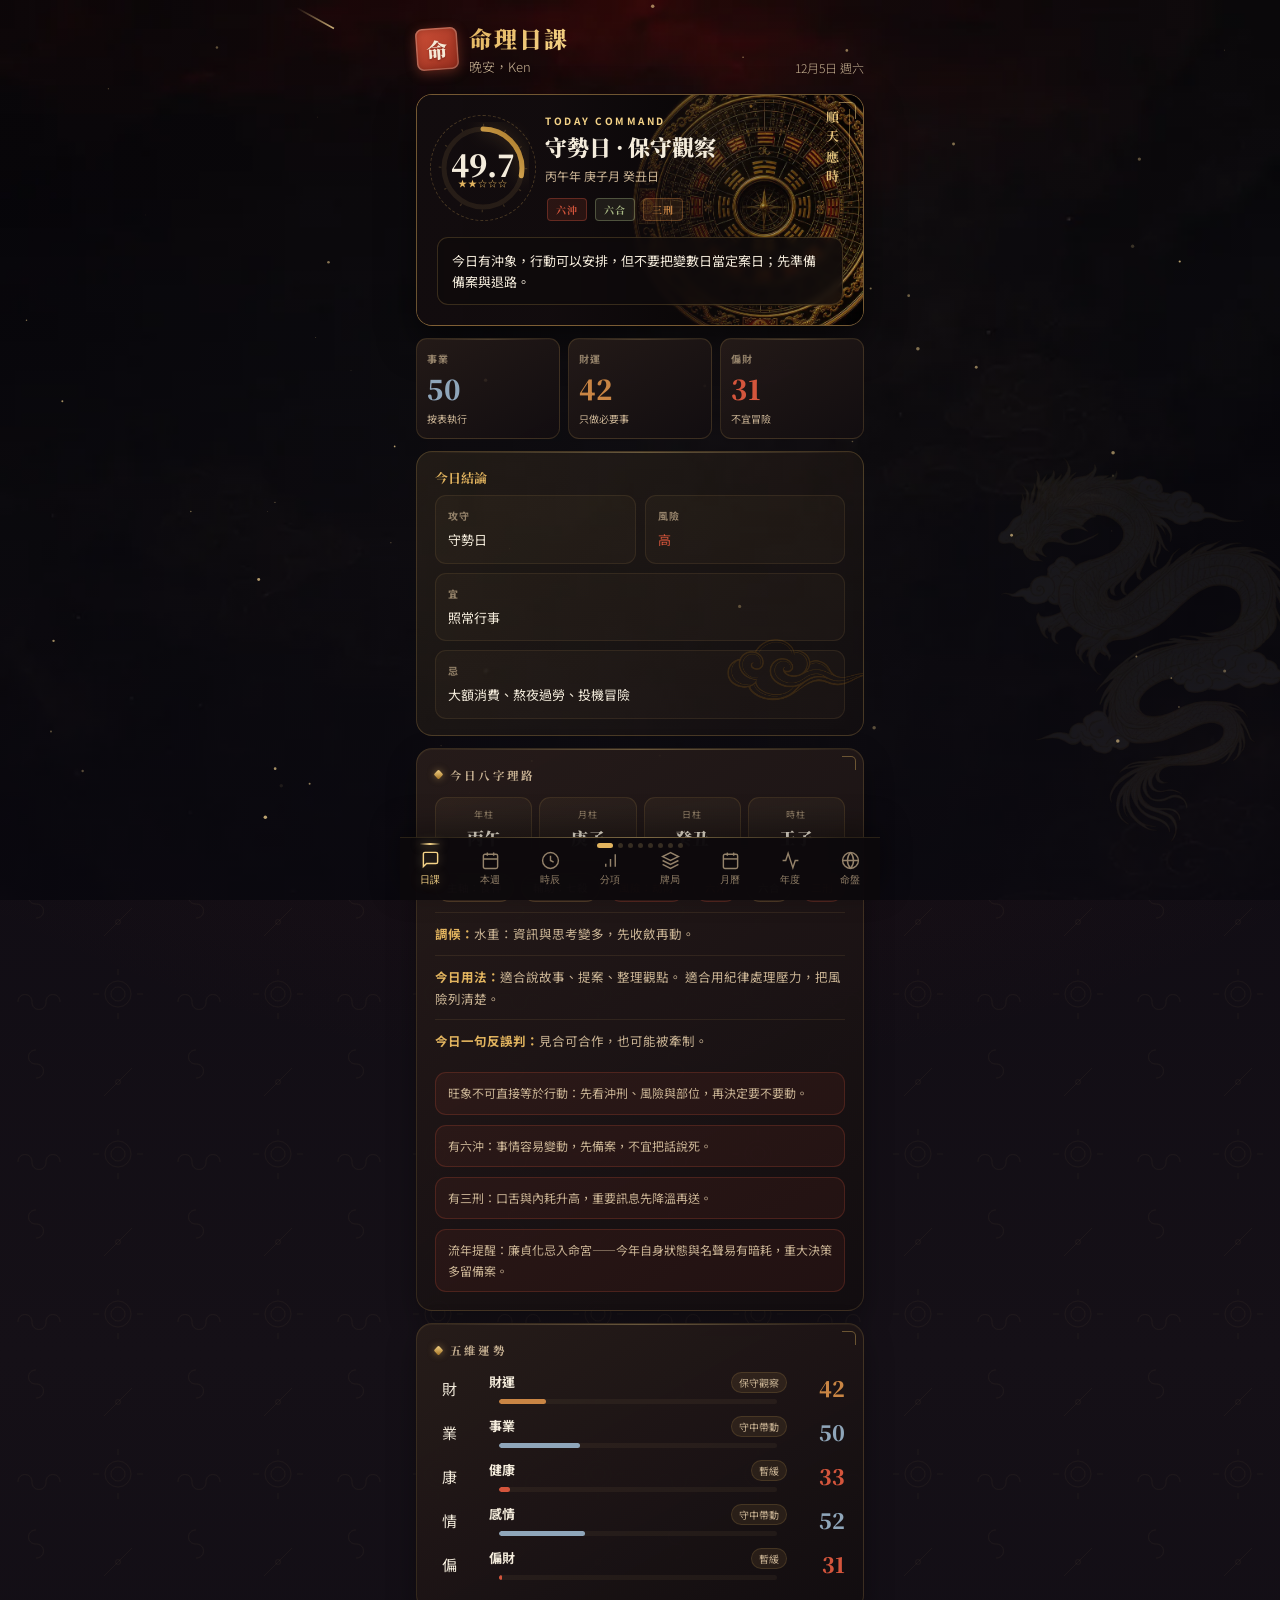
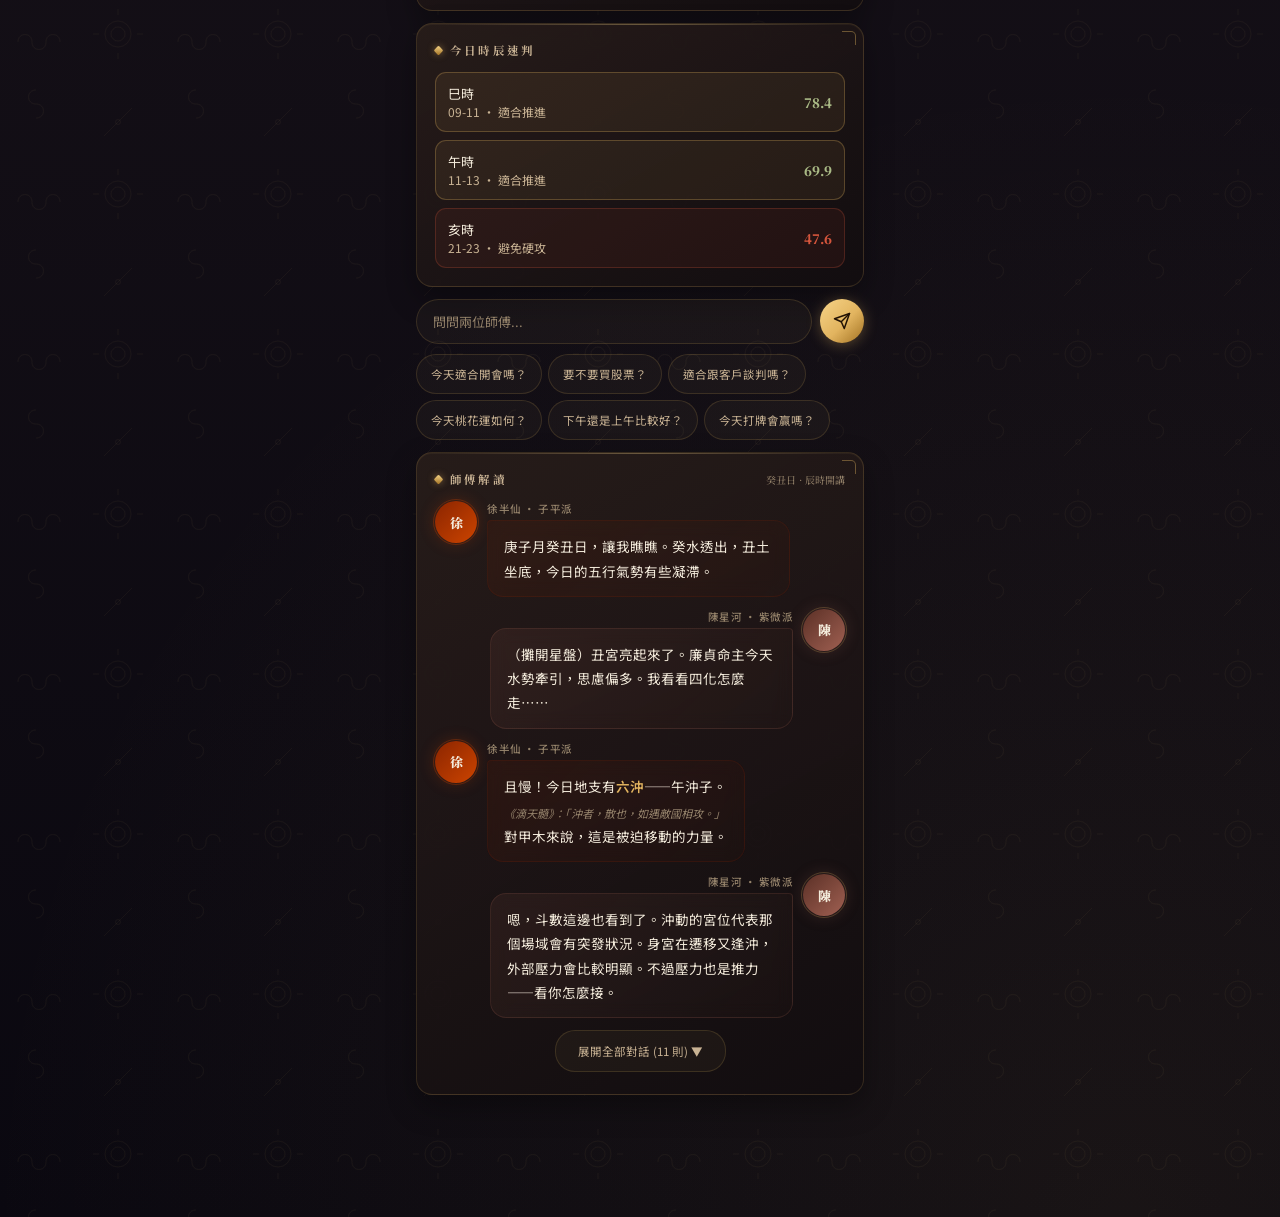
==== commit 80babe8a: "ken-bazi v12.2: fix week/day score mismatch, UTC date bug, cross-day refresh, real compass" ====
--- a/ken-bazi-app/index.html
+++ b/ken-bazi-app/index.html
@@ -328,11 +328,11 @@
 <!-- WEEK -->
 <div id="s-week" class="sec"><div class="pg-hero ph-week"><div class="ph-seal" aria-hidden="true">週</div><div class="pg-title">本週總覽</div><div class="pg-sub" id="wk-sub"></div></div><div class="card"><div id="wk-days"></div></div><div class="card"><div class="card-title">本週排行</div><div class="wk-rank" id="wk-rank"></div></div><div class="card"><div class="card-title">本週雷達</div><div class="radar-wrap" id="wk-radar"></div></div></div>
 <!-- HOURS -->
-<div id="s-hours" class="sec"><div class="pg-hero ph-hours"><div class="ph-seal" aria-hidden="true">辰</div><div class="pg-title">十二時辰</div><div class="pg-sub" id="hrs-sub"></div></div><div class="date-row"><input type="date" id="hrs-dt"><button onclick="loadHrs()">查詢</button></div><div class="card"><div class="hr-grid" id="hrs-grid"></div></div></div>
+<div id="s-hours" class="sec"><div class="pg-hero ph-hours"><div class="ph-seal" aria-hidden="true">辰</div><div class="pg-title">十二時辰</div><div class="pg-sub" id="hrs-sub"></div></div><div class="date-row"><input type="date" id="hrs-dt" oninput="if(this.value)loadHrs()" onchange="if(this.value)loadHrs()"><button onclick="loadHrs()">查詢</button></div><div class="card"><div class="hr-grid" id="hrs-grid"></div></div></div>
 <!-- CATS -->
 <div id="s-cats" class="sec"><div class="pg-hero ph-cats"><div class="ph-seal" aria-hidden="true">項</div><div class="pg-title">分項運勢</div><div class="pg-sub">點擊卡片展開詳細解讀</div></div><div class="card"><div class="radar-wrap" id="cats-radar"></div></div><div id="cats-list"></div></div>
 <!-- SPEC -->
-<div id="s-spec" class="sec"><div class="pg-hero ph-spec"><div class="ph-seal" aria-hidden="true">牌</div><div class="pg-title">投資 · 牌局</div><div class="pg-sub">偏財運分析與最佳時機</div></div><div class="date-row"><input type="date" id="sp-dt"><button onclick="loadSp()">查詢</button></div><div id="sp-body"></div></div>
+<div id="s-spec" class="sec"><div class="pg-hero ph-spec"><div class="ph-seal" aria-hidden="true">牌</div><div class="pg-title">投資 · 牌局</div><div class="pg-sub">偏財運分析與最佳時機</div></div><div class="date-row"><input type="date" id="sp-dt" oninput="if(this.value)loadSp()" onchange="if(this.value)loadSp()"><button onclick="loadSp()">查詢</button></div><div id="sp-body"></div></div>
 <!-- CALENDAR -->
 <div id="s-cal" class="sec">
   <div class="pg-hero ph-cal"><div class="ph-seal" aria-hidden="true">曆</div><div class="pg-title">月曆</div><div class="pg-sub">吉凶趨勢 · 點日期看詳解</div></div>
@@ -887,6 +887,7 @@
 
 function loadSp(){
   var d=document.getElementById("sp-dt").value,base=new Date(d+"T12:00:00"),f=calc(base),ss=f.cats["偏財"];
+  var spLbl=(base.getMonth()+1)+"月"+base.getDate()+"日（"+"日一二三四五六".charAt(base.getDay())+"）· "+f.gz.day.g+f.gz.day.z+"日",spToday=(d===localISO(new Date()));
   var vt,vc;if(ss>=80){vt="狀態偏旺，但只適合小部位觀察";vc="var(--accent)"}else if(ss>=65){vt="偏財尚可，仍以紀律為先";vc="var(--green)"}else if(ss>=50){vt="偏財普通，建議保守";vc="var(--orange)"}else{vt="今日不宜冒險";vc="var(--red)"}
   var hrs=[[23,"子時"],[1,"丑時"],[3,"寅時"],[5,"卯時"],[7,"辰時"],[9,"巳時"],[11,"午時"],[13,"未時"],[15,"申時"],[17,"酉時"],[19,"戌時"],[21,"亥時"]];
   var hd=[];for(var hi=0;hi<hrs.length;hi++){var h=hrs[hi][0],n=hrs[hi][1];var dt=new Date(base);dt.setHours(h===23?23:h);var hf=calc(dt);hd.push({h:h,n:n,spec:hf.cats["偏財"],comp:hf.comp})}
@@ -894,7 +895,7 @@
   var strat;if(ss>=70)strat="分數偏高只代表狀態較順，不代表勝率或報酬保證。若仍要參與，只能小部位、短時間，且先寫好停損與停玩條件。";else if(ss>=50)strat="觀察為主，不追高殺低。保持紀律比追求利潤更重要。";else strat="今日觀望。好牌手知道何時離桌，好投資人知道何時空手。";
   var t3h="";for(var ti=0;ti<t3.length;ti++)t3h+='<div class="spec-row"><span style="color:var(--text2)">'+t3[ti].n+'</span><span style="color:'+sCol(t3[ti].spec)+'">偏財 '+t3[ti].spec+" · 綜合 "+t3[ti].comp+"</span></div>";
   var w2h="";for(var wi=0;wi<w2.length;wi++)w2h+='<div class="spec-row"><span style="color:var(--text2)">'+w2[wi].n+'</span><span style="color:var(--red)">偏財 '+w2[wi].spec+"</span></div>";
-  document.getElementById("sp-body").innerHTML=liveSpecHTML()+'<div class="card"><div class="spec-hero"><div class="spec-score" style="color:'+vc+'">'+ss+'</div><div class="spec-stars">'+stars(toS(ss))+'</div><div class="spec-verdict" style="color:'+vc+'">'+vt+'</div></div></div><div class="card"><div class="card-title">狀態較佳時辰</div>'+t3h+'</div><div class="card"><div class="card-title">應避開時辰</div>'+w2h+'</div><div class="card"><div class="card-title">策略建議</div><div class="strategy">'+strat+'<span class="warn">命理只能作為狀態與風險輔助，不能取代現實風控。</span></div></div>'
+  document.getElementById("sp-body").innerHTML=liveSpecHTML()+'<div class="card"><div class="card-title">'+(spToday?"今日":"當日")+'偏財 <span class="section-hint">'+spLbl+'</span></div><div style="font-size:11.5px;color:var(--text2);line-height:1.7;margin:-4px 0 2px">以午時（11–13）為當日基準分，和月曆、本週同一把尺；上方即時快照是「此刻時辰」的分數，兩者本來就會不同。</div><div class="spec-hero"><div class="spec-score" style="color:'+vc+'">'+ss+'</div><div class="spec-stars">'+stars(toS(ss))+'</div><div class="spec-verdict" style="color:'+vc+'">'+vt+'</div></div></div><div class="card"><div class="card-title">狀態較佳時辰</div>'+t3h+'</div><div class="card"><div class="card-title">應避開時辰</div>'+w2h+'</div><div class="card"><div class="card-title">策略建議</div><div class="strategy">'+strat+'<span class="warn">命理只能作為狀態與風險輔助，不能取代現實風控。</span></div></div>'
 }
 // === CALENDAR ===
 function rCal(){
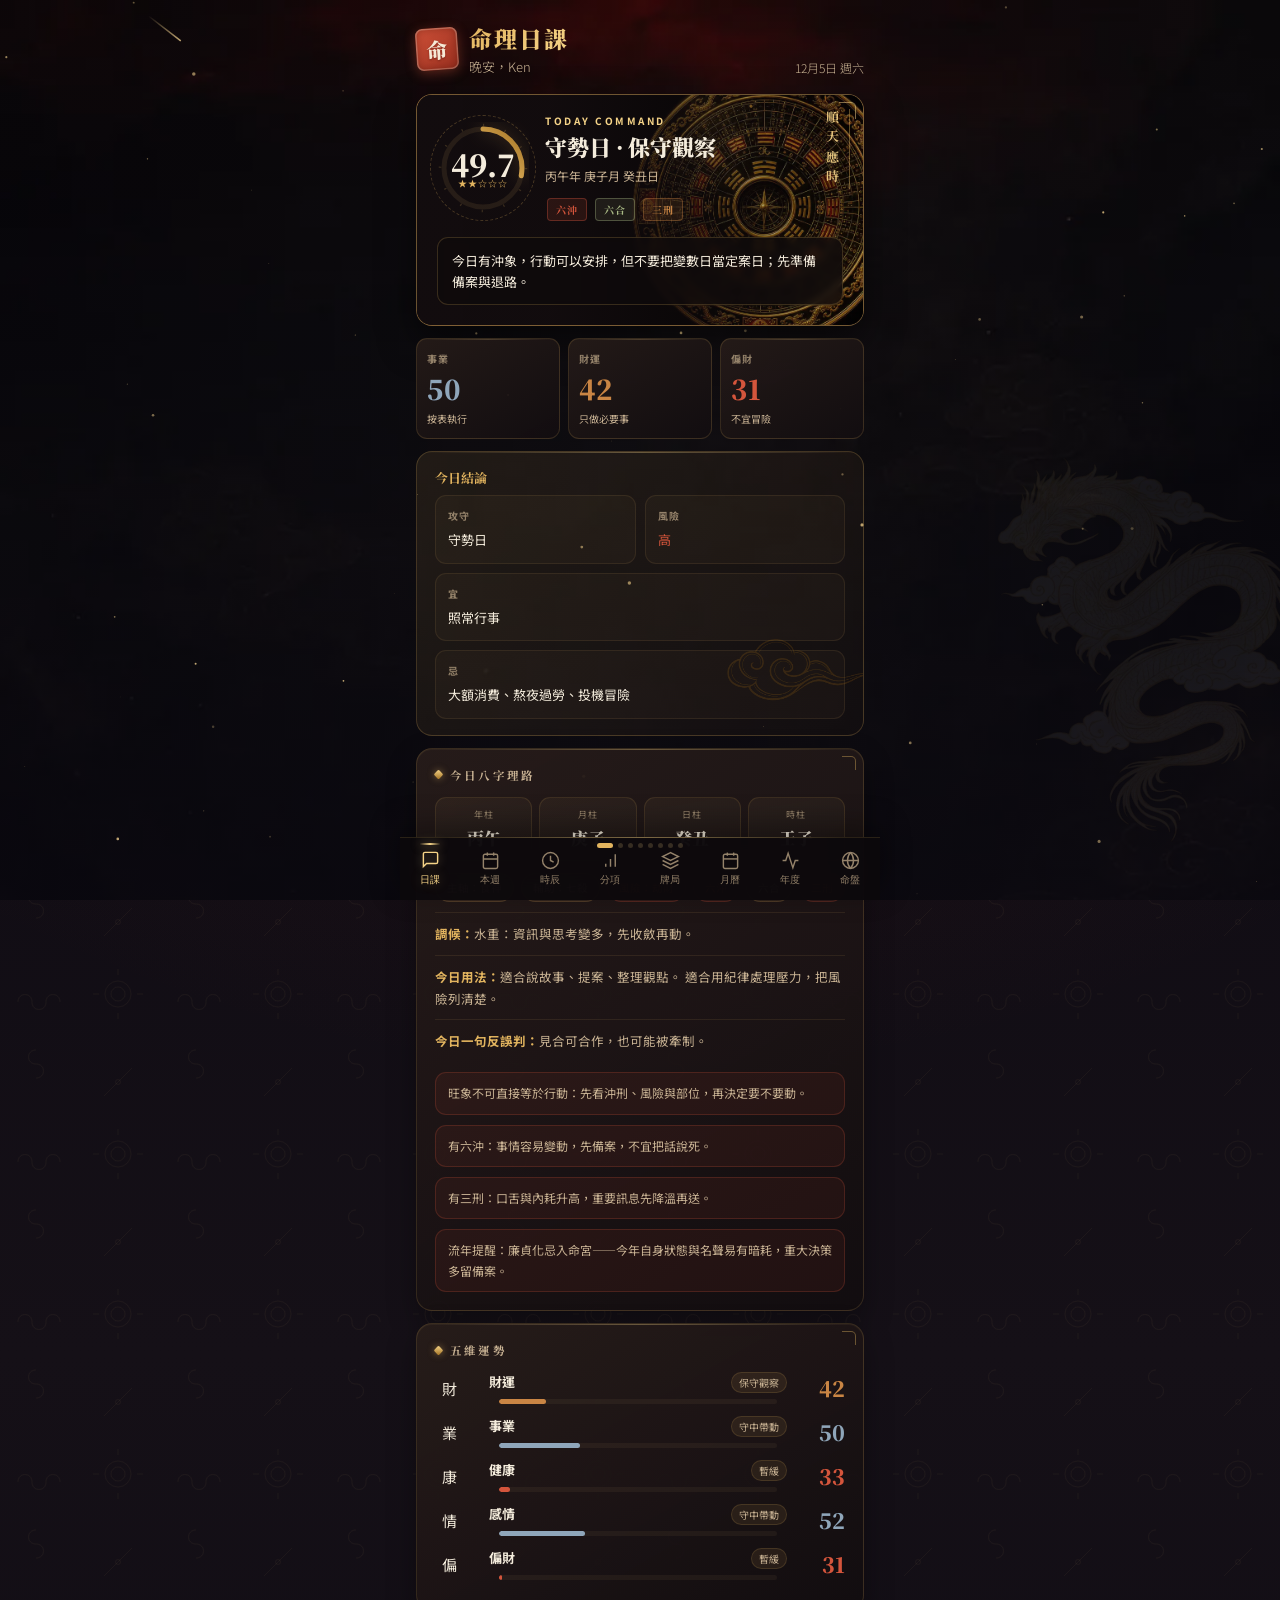
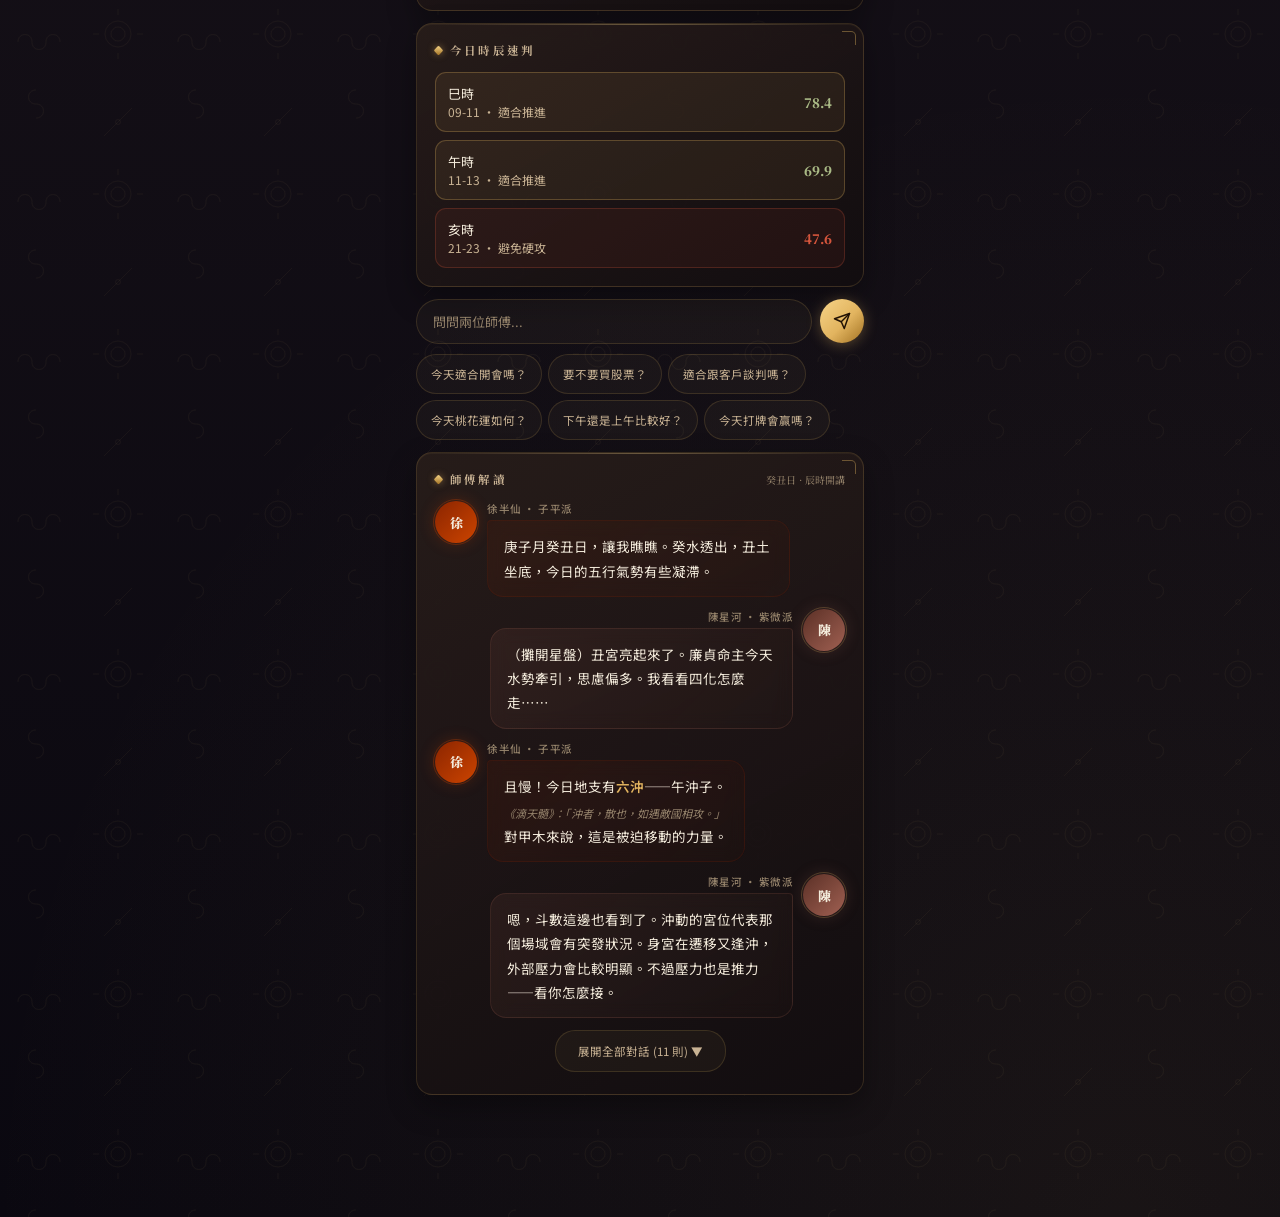
==== commit fc3bc5eb: "ken-bazi v12.3: fix week/day score mismatch, UTC date bug, cross-day refresh, real compass" ====
--- a/ken-bazi-app/index.html
+++ b/ken-bazi-app/index.html
@@ -846,9 +846,19 @@
 }
 // toISOString() 是 UTC。台灣 UTC+8，凌晨 00:00~08:00 用它會抓到「昨天」。一律用本地日期。
 function localISO(d){return d.getFullYear()+"-"+String(d.getMonth()+1).padStart(2,"0")+"-"+String(d.getDate()).padStart(2,"0")}
+// 日期欄防呆：iOS 日期選擇器按「清除/重置」會讓值變空字串，直接計算會整頁 NaN。空值或無效值一律回到今天。
+function safeDate(id){
+  var i=document.getElementById(id),v=i?i.value:"",t=new Date(v+"T12:00:00");
+  var ok=/^\d{4}-\d{2}-\d{2}$/.test(v)&&!isNaN(t.getTime());
+  if(ok&&typeof CAL!=="undefined"&&(t.getFullYear()<CAL.Y0||t.getFullYear()>CAL.Y1)){
+    ok=false;if(typeof showM==="function")showM("日期超出範圍","目前曆法資料支援 "+CAL.Y0+"–"+CAL.Y1+" 年，已改回今天。");
+  }
+  if(!ok){v=localISO(new Date());if(i)i.value=v}
+  return v
+}
 function rHrs(){var i=document.getElementById("hrs-dt");if(!i.value)i.value=localISO(new Date());loadHrs()}
 function loadHrs(){
-  var d=document.getElementById("hrs-dt").value,base=new Date(d+"T00:00:00");
+  var d=safeDate("hrs-dt"),base=new Date(d+"T00:00:00");
   document.getElementById("hrs-sub").textContent=base.toLocaleDateString("zh-TW",{year:"numeric",month:"long",day:"numeric"});
   var hrs=[[23,"子","23-01"],[1,"丑","01-03"],[3,"寅","03-05"],[5,"卯","05-07"],[7,"辰","07-09"],[9,"巳","09-11"],[11,"午","11-13"],[13,"未","13-15"],[15,"申","15-17"],[17,"酉","17-19"],[19,"戌","19-21"],[21,"亥","21-23"]];
   var res=[];for(var hi=0;hi<hrs.length;hi++){var h=hrs[hi][0],n=hrs[hi][1],t=hrs[hi][2];var dt=new Date(base);dt.setHours(h===23?23:h);var ff=calc(dt);res.push({h:h,n:n,t:t,comp:ff.comp,spec:ff.cats["偏財"],star:ff.star,cats:ff.cats,gz:ff.gz,sp:ff.sp})}
@@ -886,7 +896,7 @@
 }
 
 function loadSp(){
-  var d=document.getElementById("sp-dt").value,base=new Date(d+"T12:00:00"),f=calc(base),ss=f.cats["偏財"];
+  var d=safeDate("sp-dt"),base=new Date(d+"T12:00:00"),f=calc(base),ss=f.cats["偏財"];
   var spLbl=(base.getMonth()+1)+"月"+base.getDate()+"日（"+"日一二三四五六".charAt(base.getDay())+"）· "+f.gz.day.g+f.gz.day.z+"日",spToday=(d===localISO(new Date()));
   var vt,vc;if(ss>=80){vt="狀態偏旺，但只適合小部位觀察";vc="var(--accent)"}else if(ss>=65){vt="偏財尚可，仍以紀律為先";vc="var(--green)"}else if(ss>=50){vt="偏財普通，建議保守";vc="var(--orange)"}else{vt="今日不宜冒險";vc="var(--red)"}
   var hrs=[[23,"子時"],[1,"丑時"],[3,"寅時"],[5,"卯時"],[7,"辰時"],[9,"巳時"],[11,"午時"],[13,"未時"],[15,"申時"],[17,"酉時"],[19,"戌時"],[21,"亥時"]];
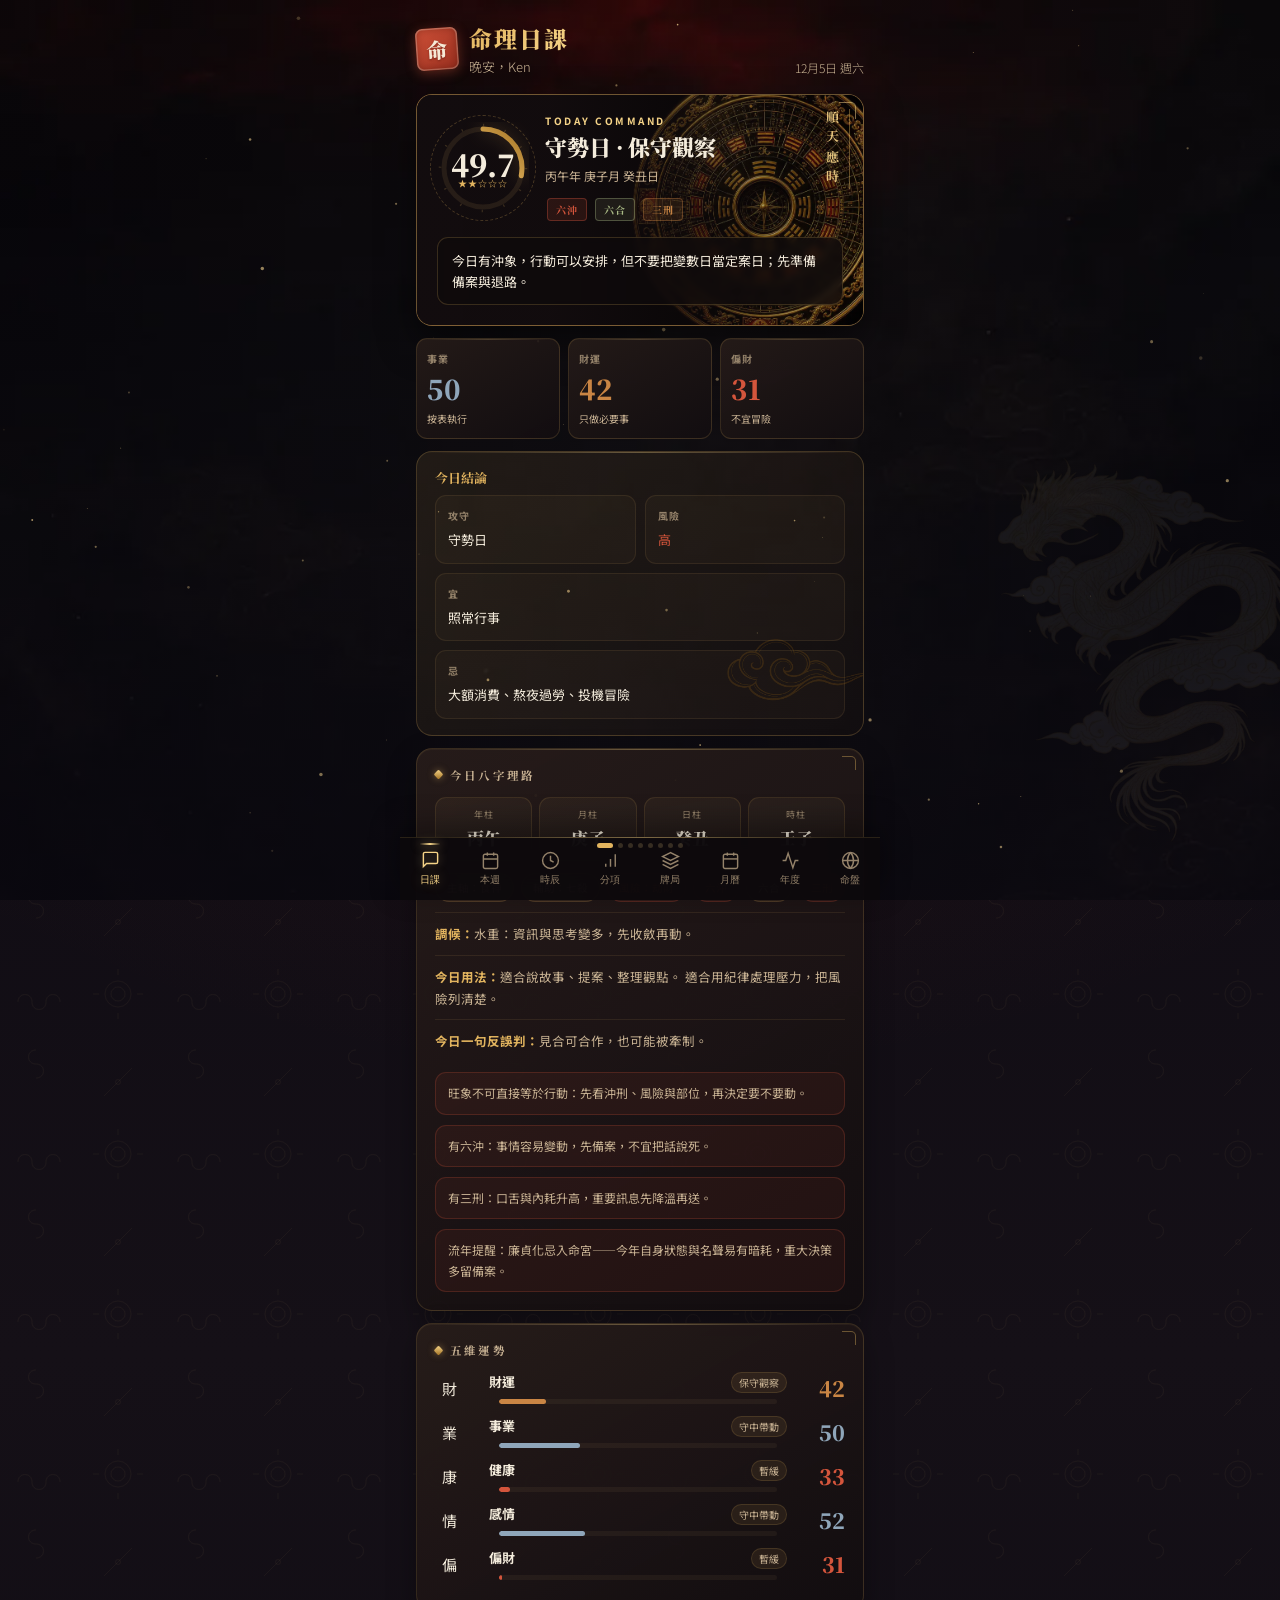
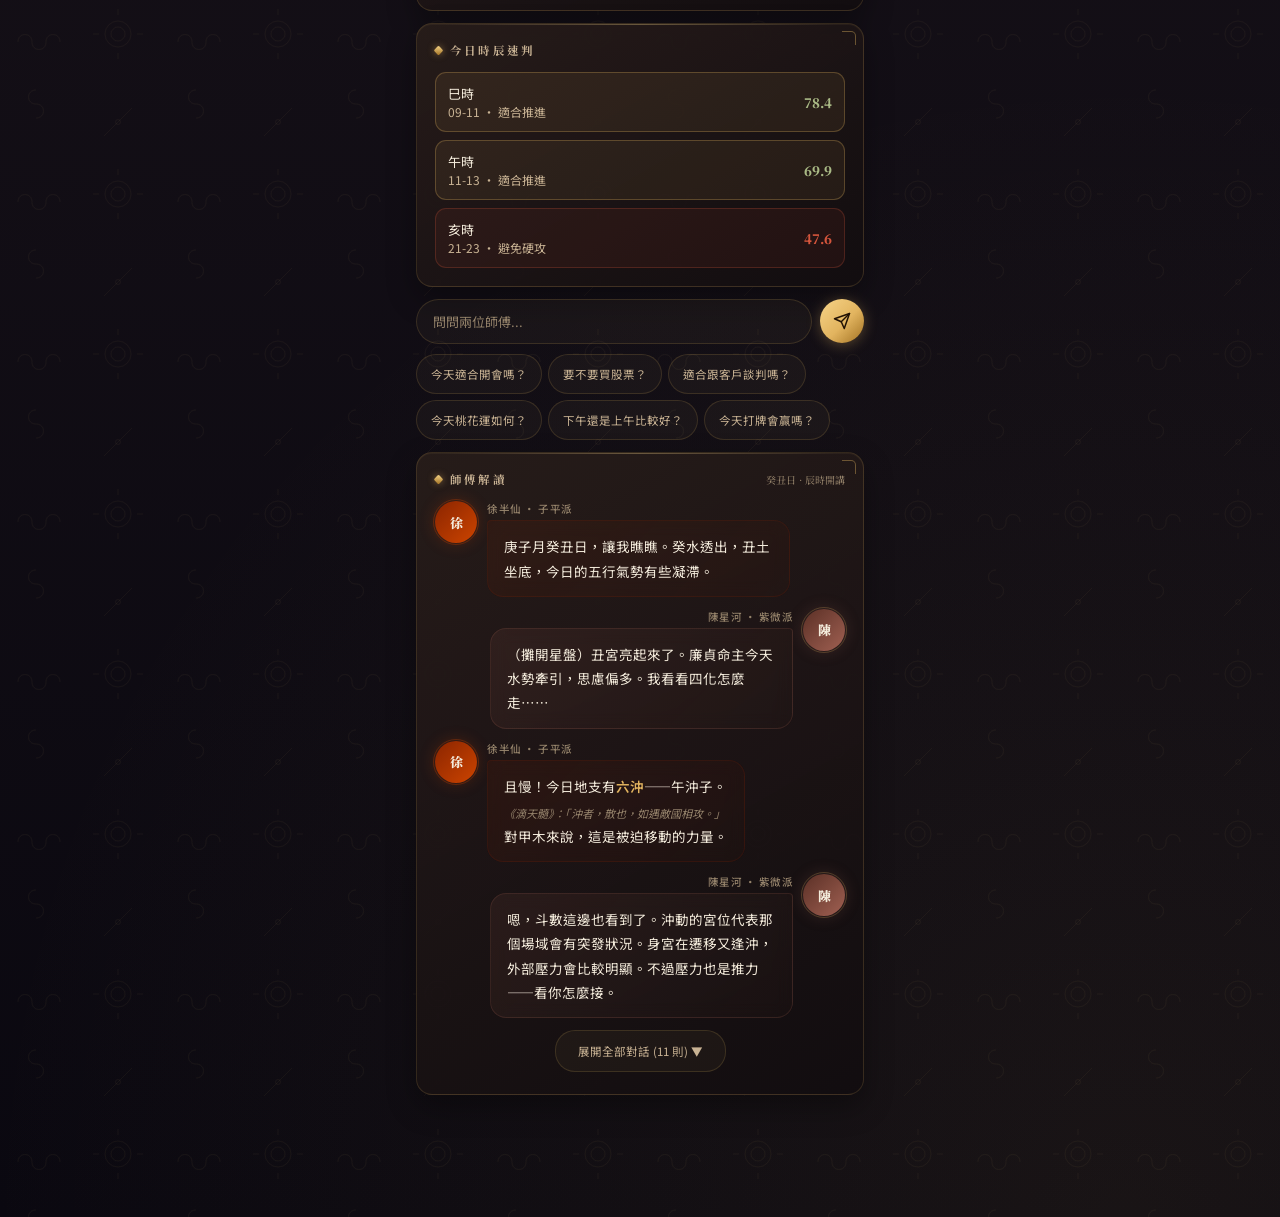
==== commit 5bdaed39: "ken-bazi v12.4: fix week/day score mismatch, UTC date bug, cross-day refresh, real compass" ====
--- a/ken-bazi-app/index.html
+++ b/ken-bazi-app/index.html
@@ -905,7 +905,8 @@
   var strat;if(ss>=70)strat="分數偏高只代表狀態較順，不代表勝率或報酬保證。若仍要參與，只能小部位、短時間，且先寫好停損與停玩條件。";else if(ss>=50)strat="觀察為主，不追高殺低。保持紀律比追求利潤更重要。";else strat="今日觀望。好牌手知道何時離桌，好投資人知道何時空手。";
   var t3h="";for(var ti=0;ti<t3.length;ti++)t3h+='<div class="spec-row"><span style="color:var(--text2)">'+t3[ti].n+'</span><span style="color:'+sCol(t3[ti].spec)+'">偏財 '+t3[ti].spec+" · 綜合 "+t3[ti].comp+"</span></div>";
   var w2h="";for(var wi=0;wi<w2.length;wi++)w2h+='<div class="spec-row"><span style="color:var(--text2)">'+w2[wi].n+'</span><span style="color:var(--red)">偏財 '+w2[wi].spec+"</span></div>";
-  document.getElementById("sp-body").innerHTML=liveSpecHTML()+'<div class="card"><div class="card-title">'+(spToday?"今日":"當日")+'偏財 <span class="section-hint">'+spLbl+'</span></div><div style="font-size:11.5px;color:var(--text2);line-height:1.7;margin:-4px 0 2px">以午時（11–13）為當日基準分，和月曆、本週同一把尺；上方即時快照是「此刻時辰」的分數，兩者本來就會不同。</div><div class="spec-hero"><div class="spec-score" style="color:'+vc+'">'+ss+'</div><div class="spec-stars">'+stars(toS(ss))+'</div><div class="spec-verdict" style="color:'+vc+'">'+vt+'</div></div></div><div class="card"><div class="card-title">狀態較佳時辰</div>'+t3h+'</div><div class="card"><div class="card-title">應避開時辰</div>'+w2h+'</div><div class="card"><div class="card-title">策略建議</div><div class="strategy">'+strat+'<span class="warn">命理只能作為狀態與風險輔助，不能取代現實風控。</span></div></div>'
+  document.getElementById("sp-body").innerHTML=liveSpecHTML()+'<div class="card"><div class="card-title">'+(spToday?"今日":"當日")+'偏財 <span class="section-hint">'+spLbl+'</span></div><div style="font-size:11.5px;color:var(--text2);line-height:1.7;margin:-4px 0 2px">以午時（11–13）為當日基準分，和月曆、本週同一把尺；上方即時快照是「此刻時辰」的分數，兩者本來就會不同。</div><div class="spec-hero"><div class="spec-score" style="color:'+vc+'">'+ss+'</div><div class="spec-stars">'+stars(toS(ss))+'</div><div class="spec-verdict" style="color:'+vc+'">'+vt+'</div></div></div><div class="card"><div class="card-title">狀態較佳時辰</div>'+t3h+'</div><div class="card"><div class="card-title">應避開時辰</div>'+w2h+'</div><div class="card"><div class="card-title">策略建議</div><div class="strategy">'+strat+'<span class="warn">命理只能作為狀態與風險輔助，不能取代現實風控。</span></div></div>';
+  if(typeof initReveal==="function"){setTimeout(initReveal,30);setTimeout(initReveal,400)}
 }
 // === CALENDAR ===
 function rCal(){
@@ -1370,7 +1371,7 @@
 };
 setTimeout(initReveal,120);
 
-setInterval(function(){if(curPage==="spec"){var el=document.getElementById("spec-live");if(el)el.outerHTML=liveSpecHTML()}},60000);
+setInterval(function(){if(curPage==="spec"){var el=document.getElementById("spec-live");if(el){var wasRev=el.classList.contains("rev");el.outerHTML=liveSpecHTML();var ne=document.getElementById("spec-live");if(ne&&wasRev)ne.classList.add("rev")}}},60000);
 
 // === 跨日 / 跨時辰自動更新 ===
 // 舊版只有在切換分頁時才重算。App 開著過午夜、或從背景喚回，畫面會停在昨天。
